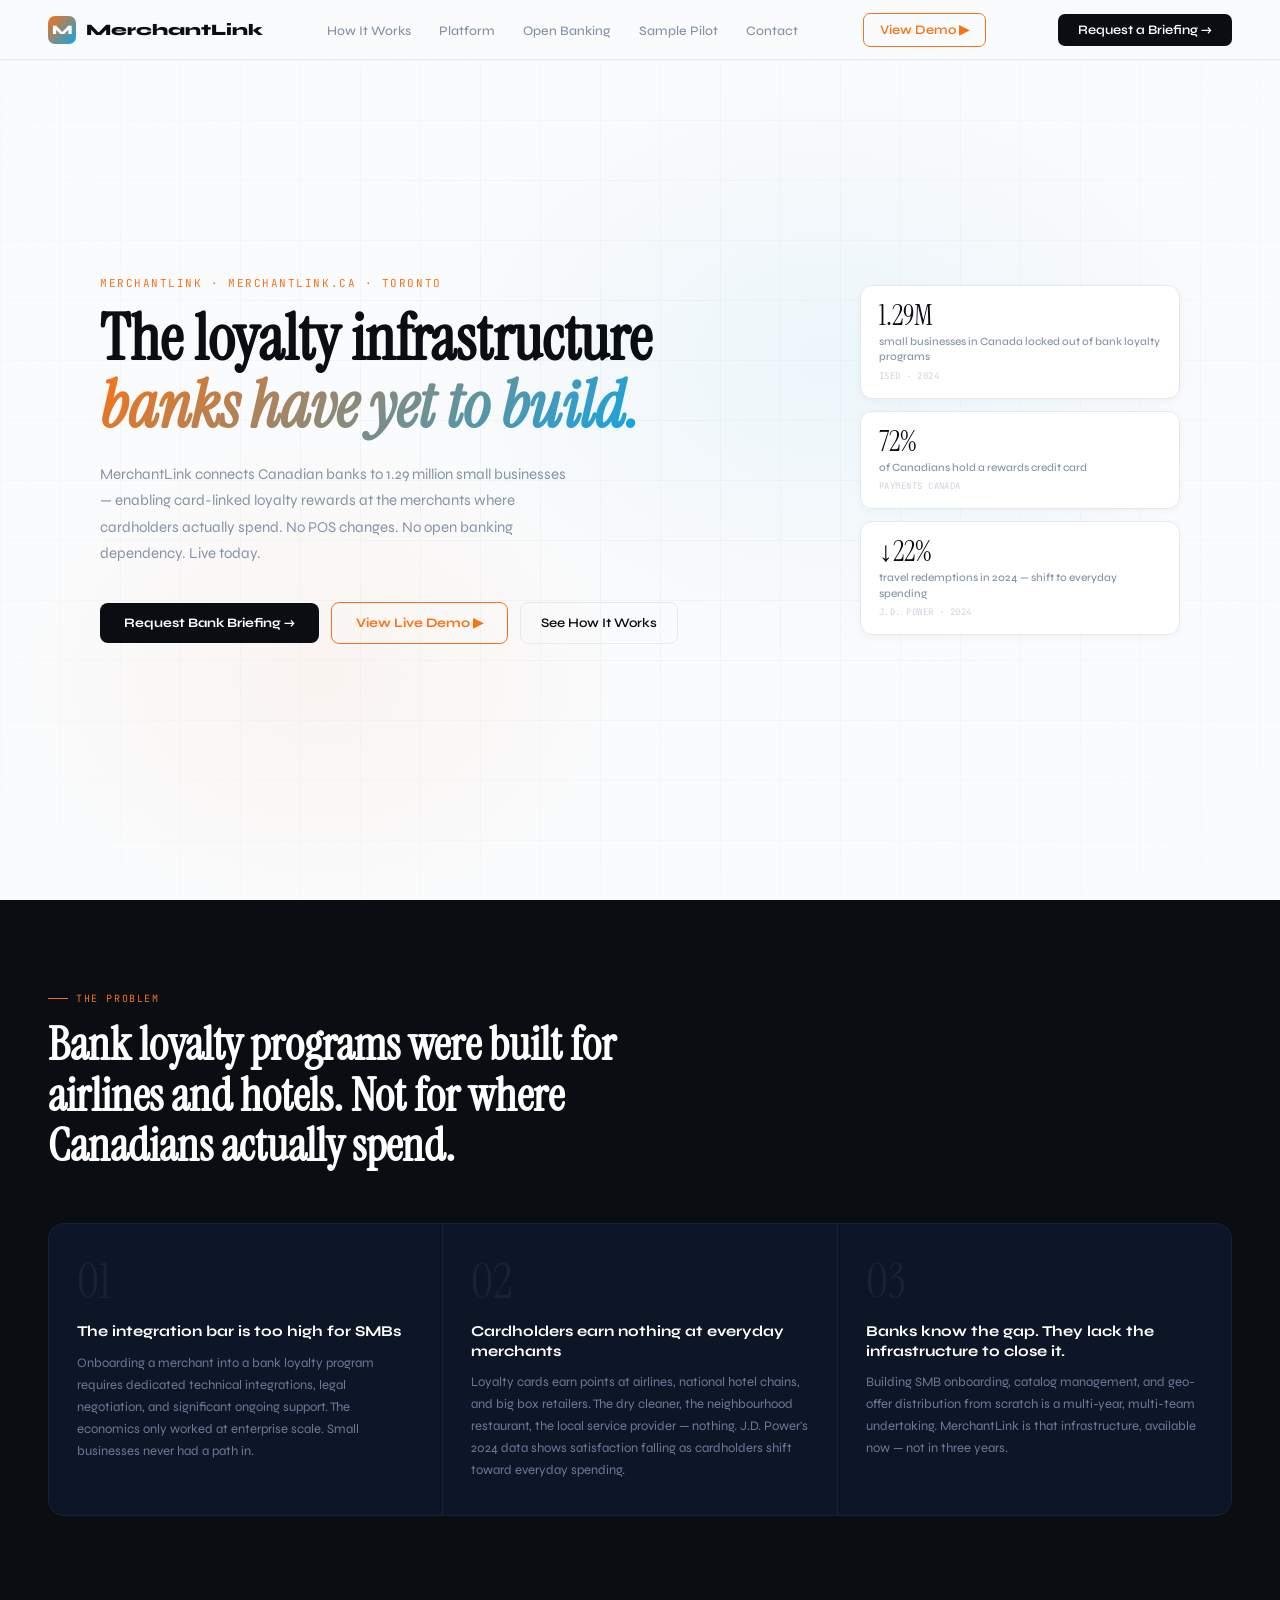
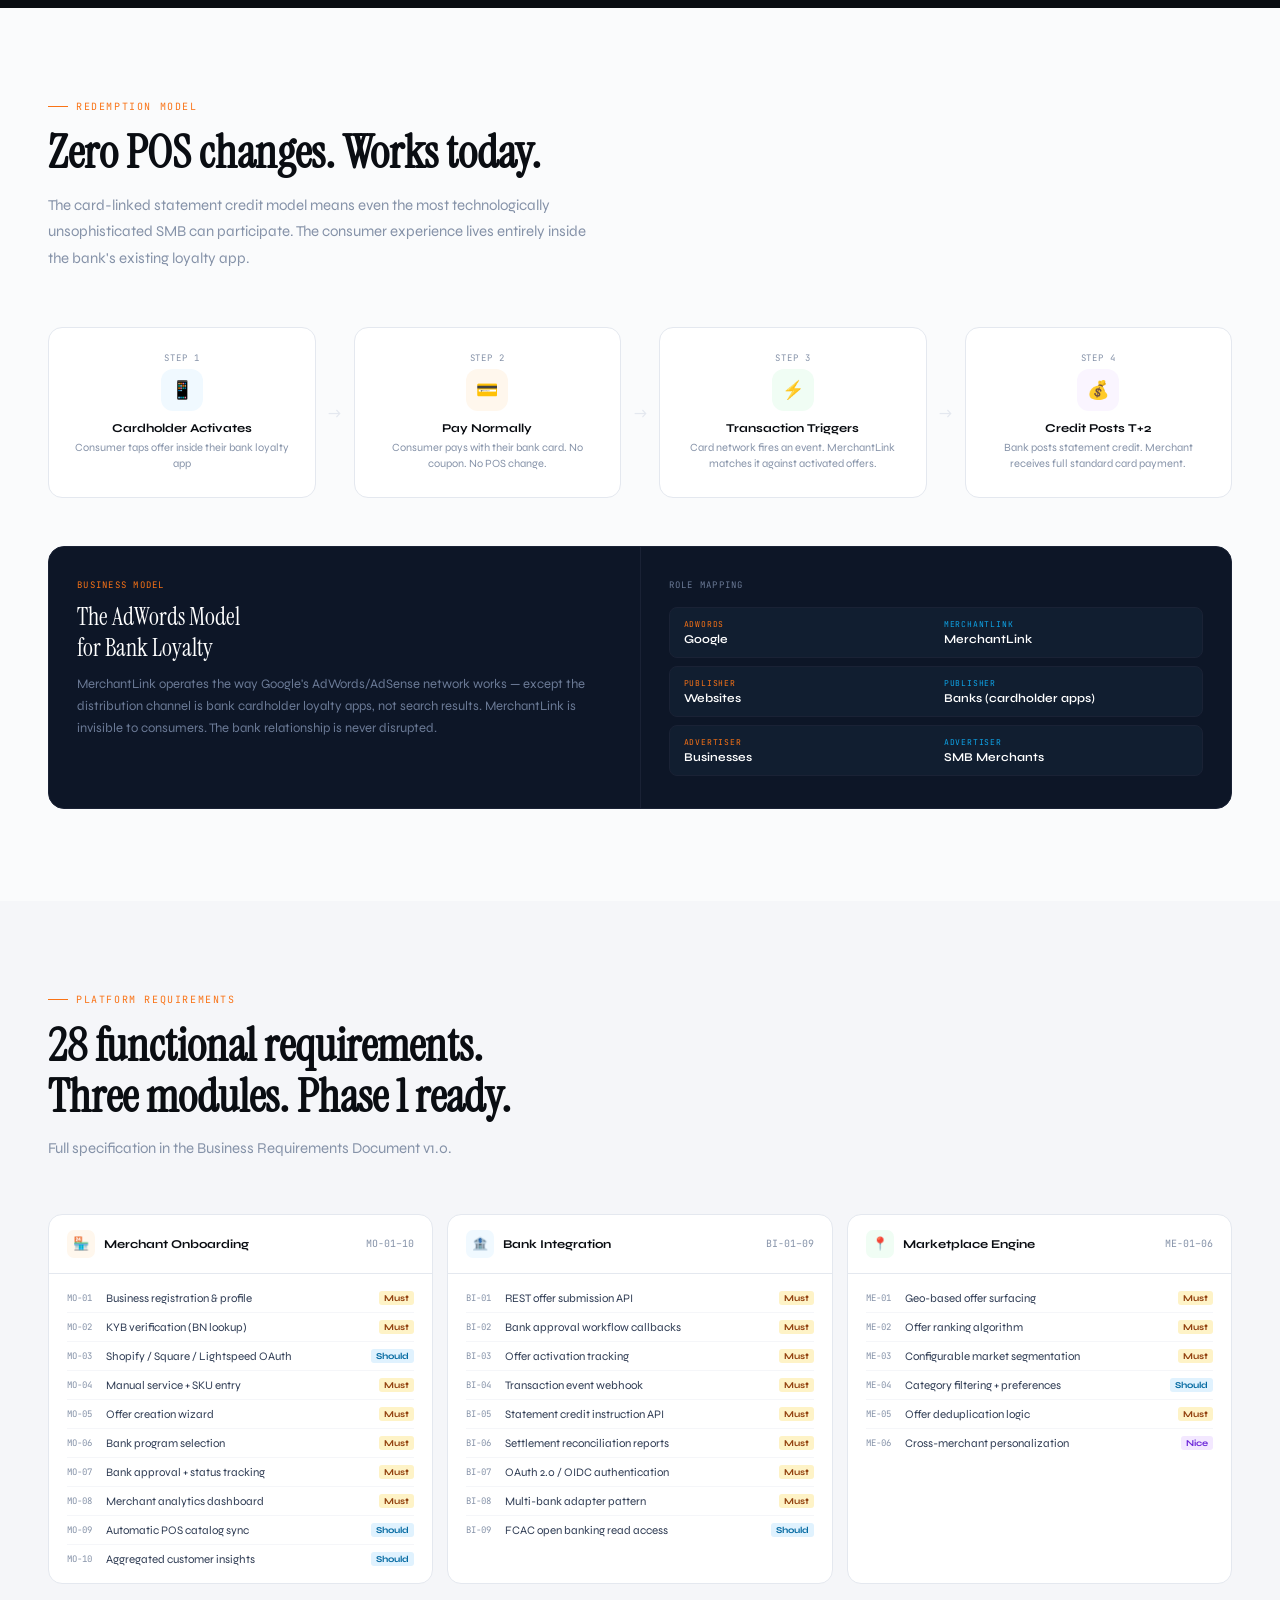
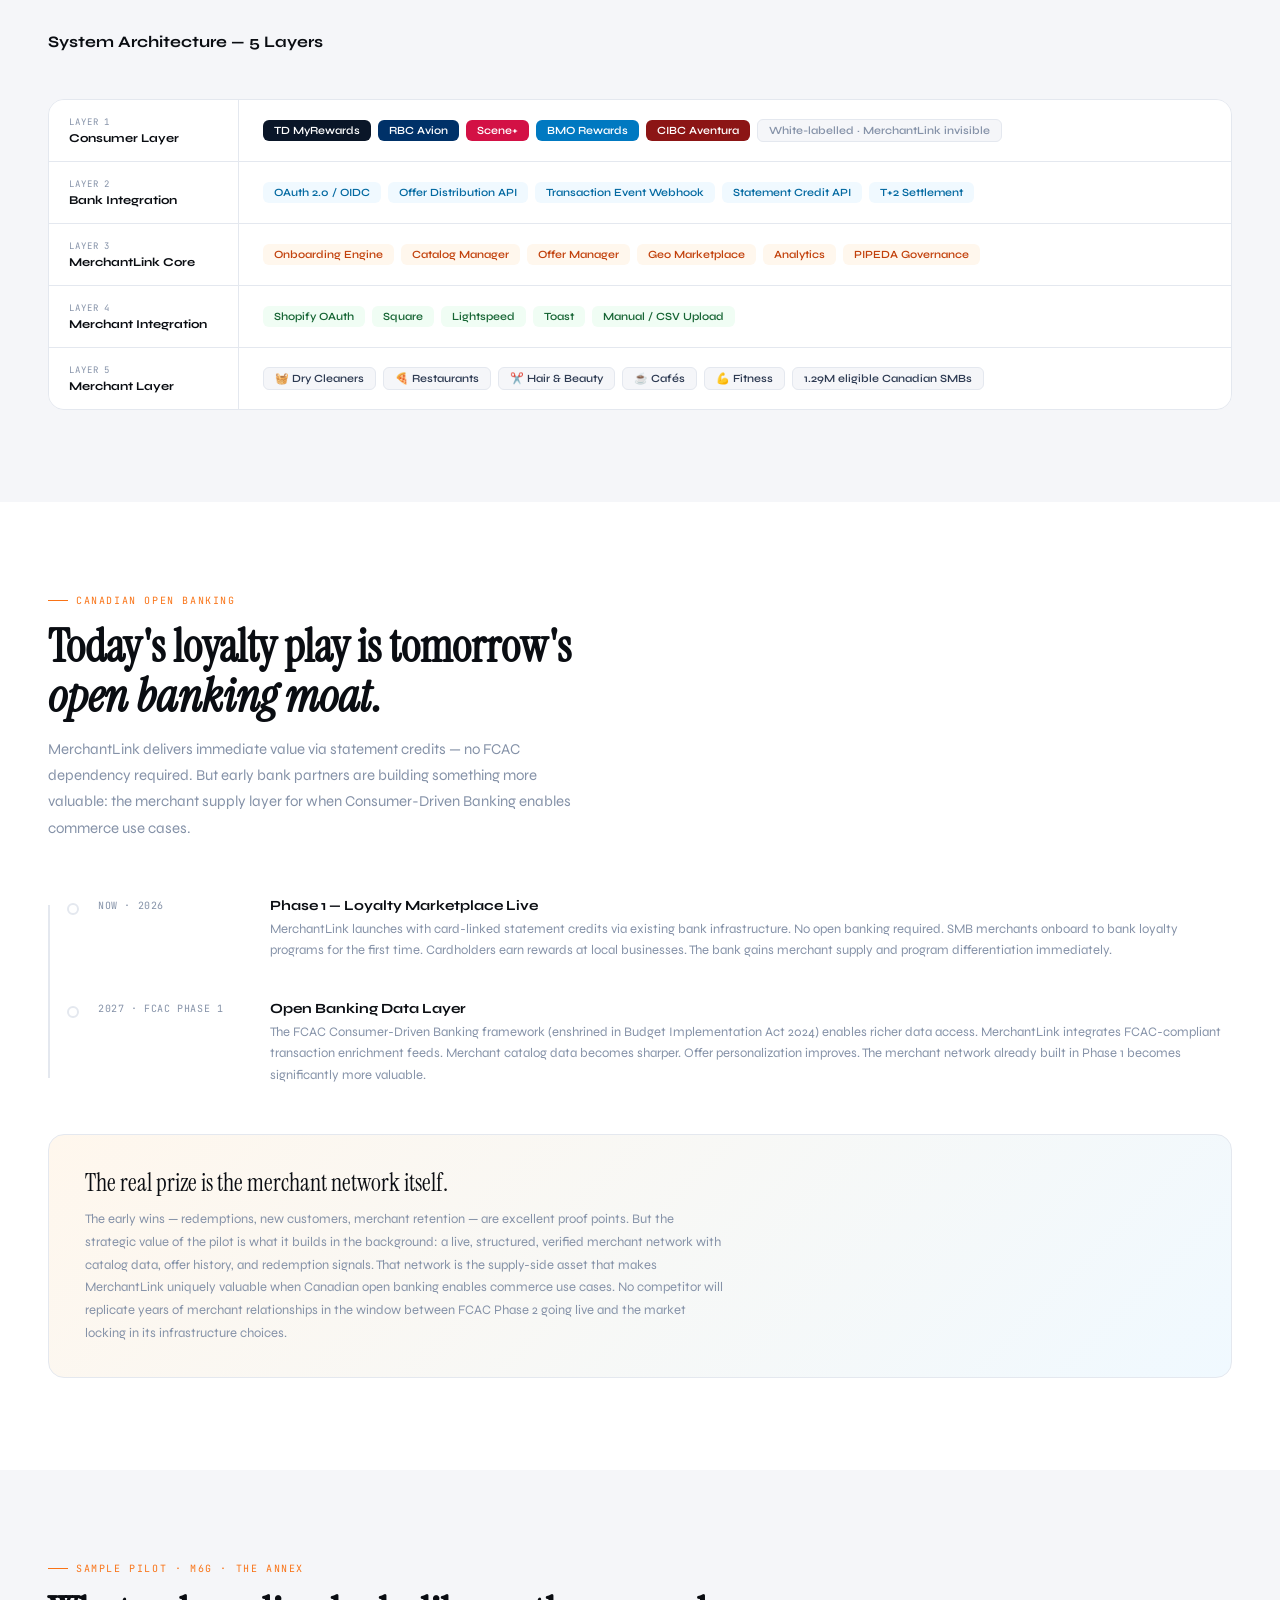
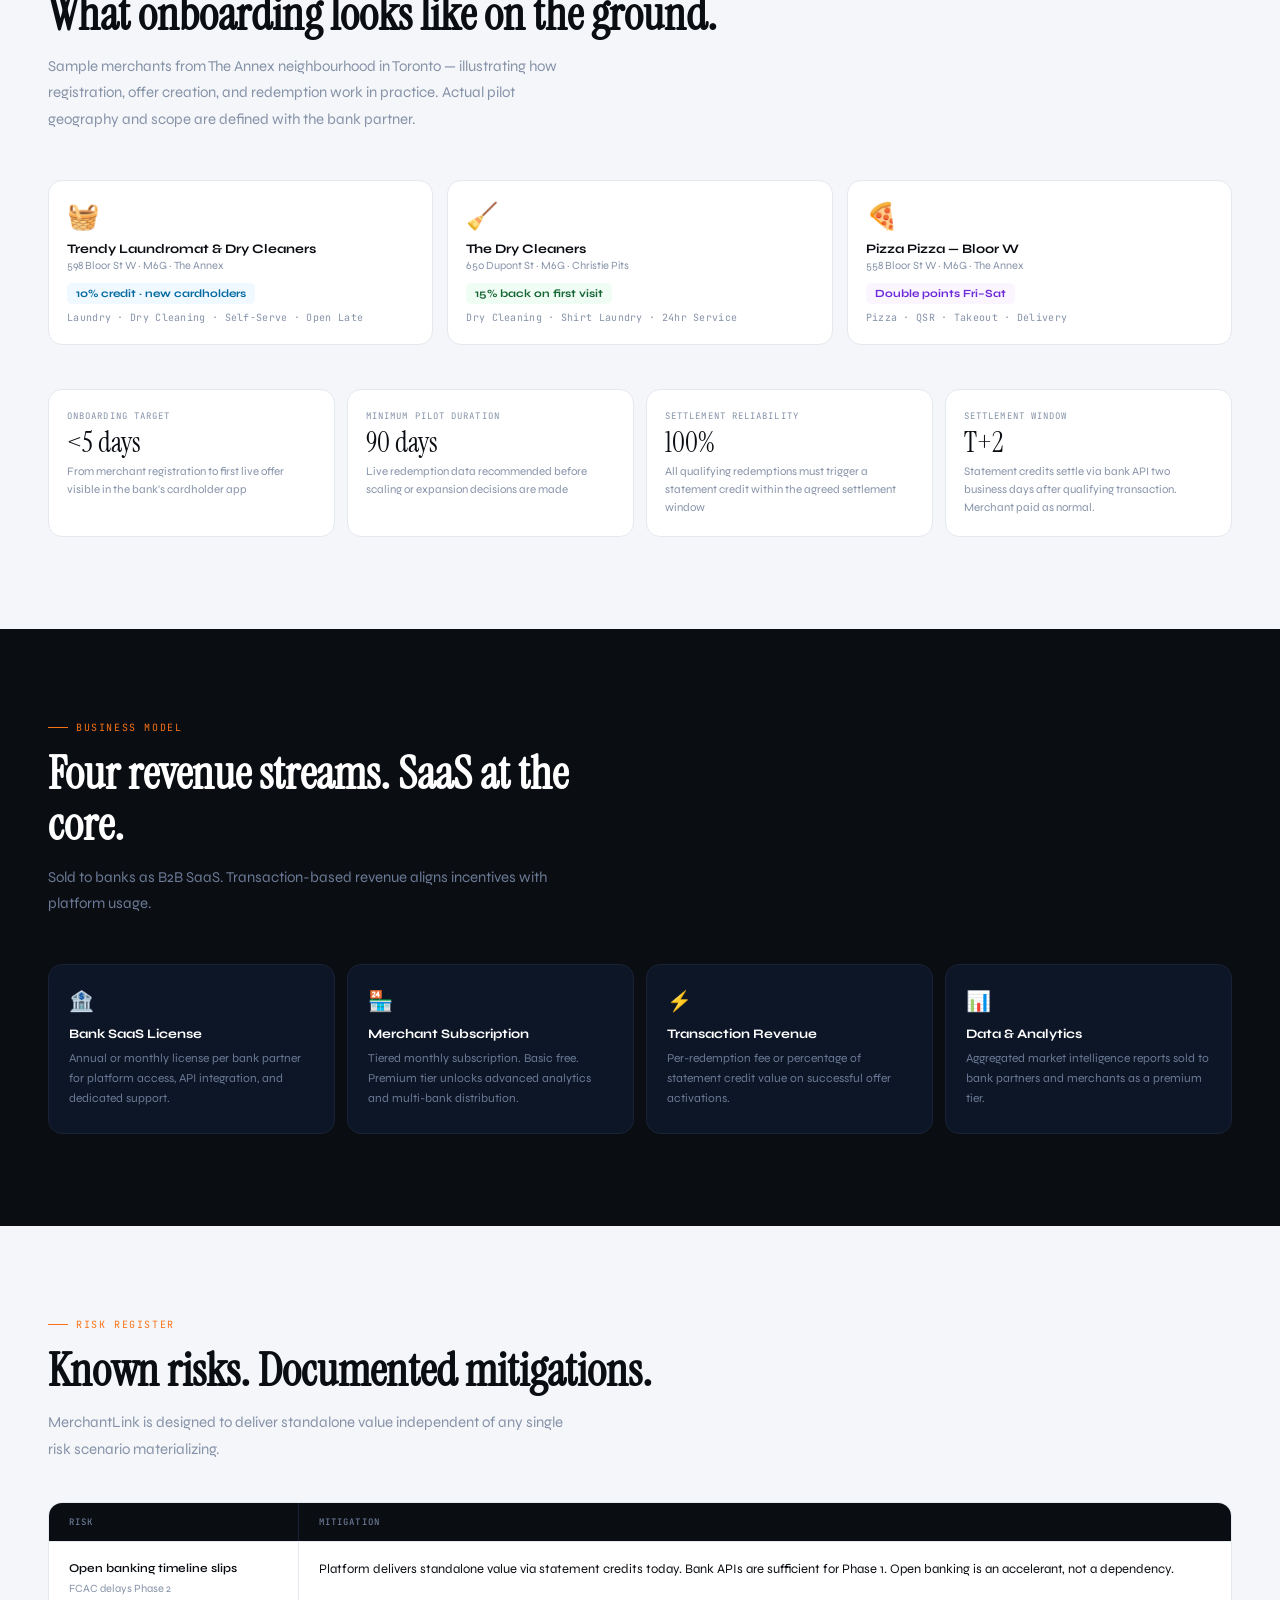
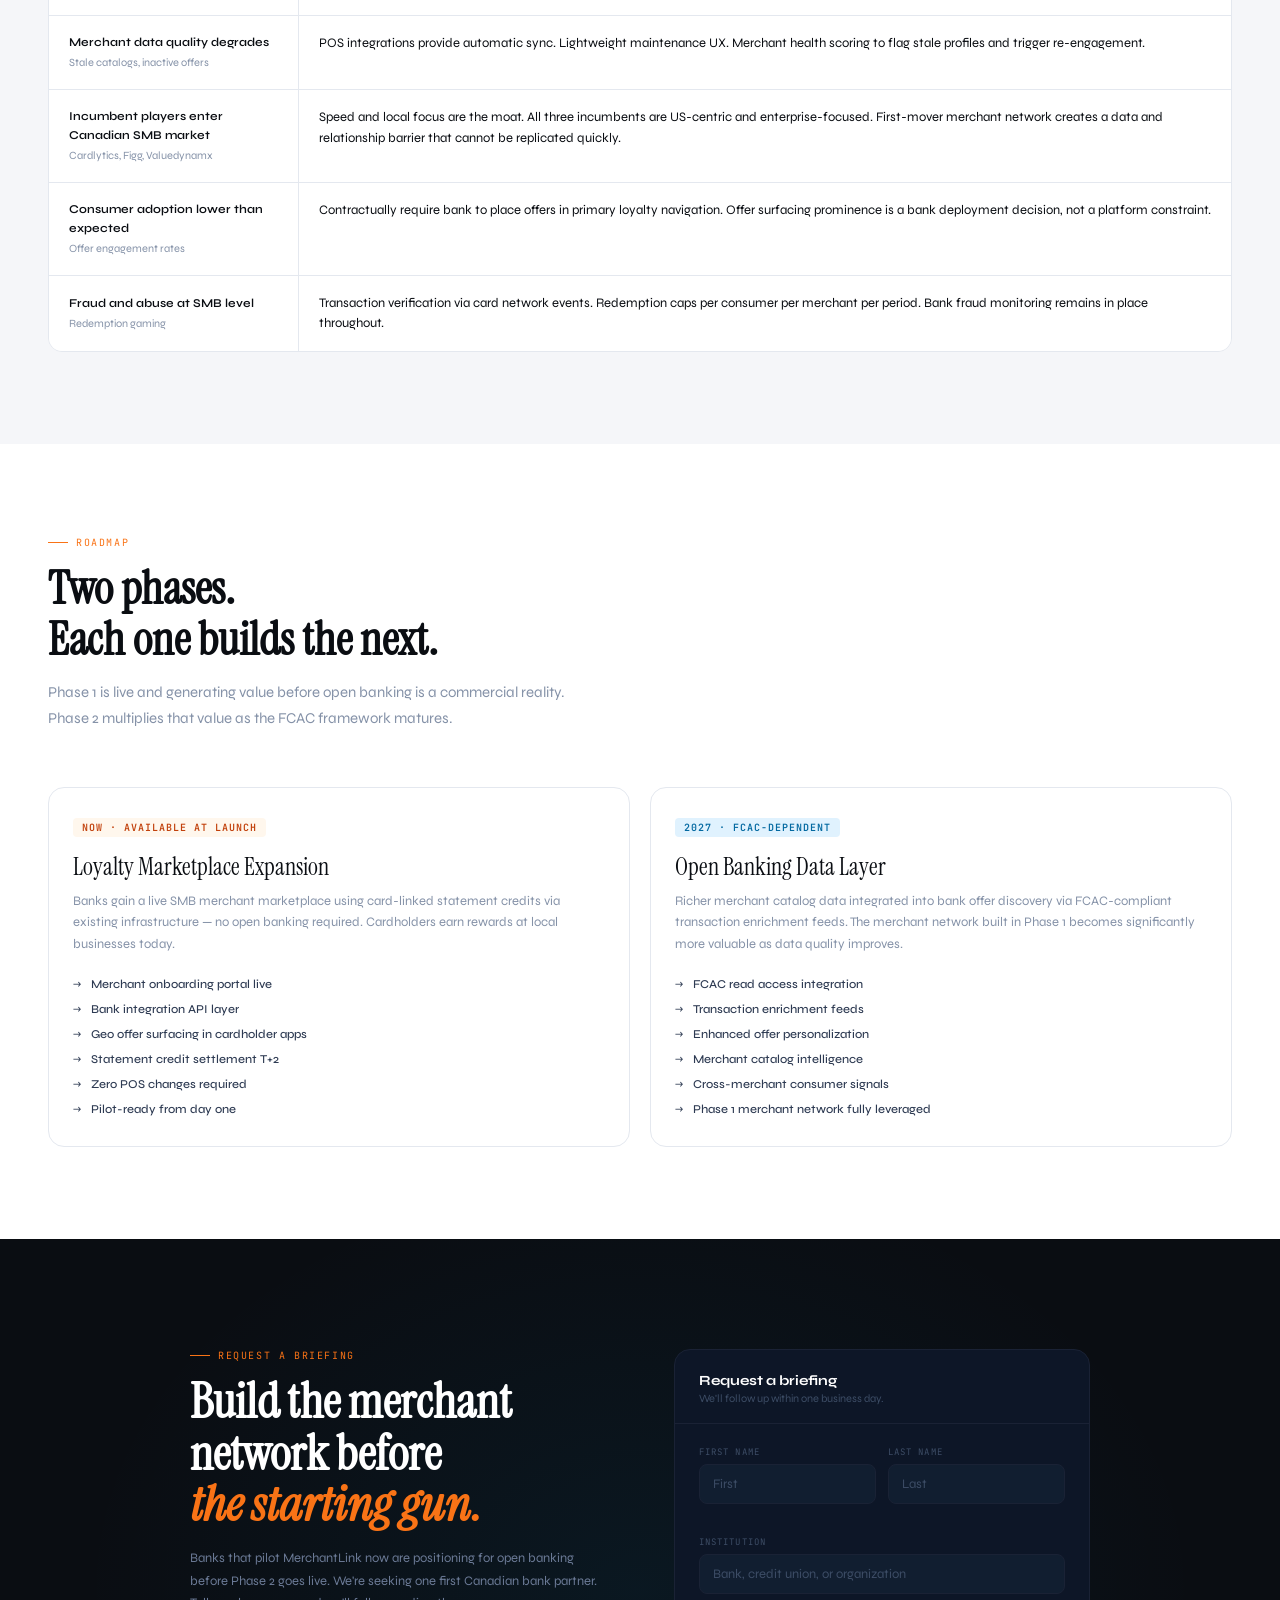
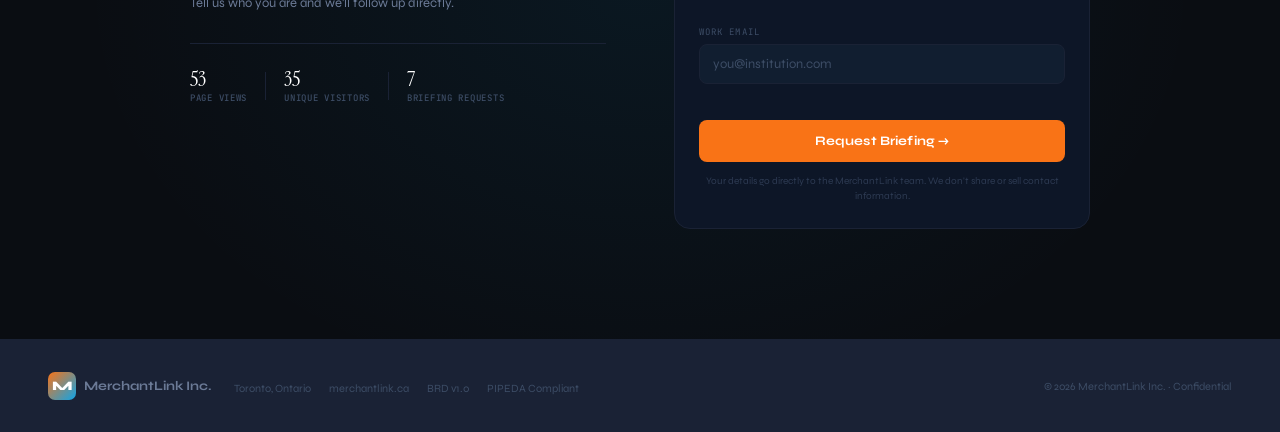
==== index.html @ 09dcf916 "Add files via upload" ====
<!DOCTYPE html>
<html lang="en">
<head>
<meta charset="UTF-8">
<meta name="viewport" content="width=device-width, initial-scale=1.0">
<title>MerchantLink — SMB Loyalty Infrastructure for Canadian Banks</title>
<link rel="preconnect" href="https://fonts.googleapis.com">
<link href="https://fonts.googleapis.com/css2?family=Instrument+Serif:ital@0;1&family=Syne:wght@400;500;600;700;800&family=JetBrains+Mono:wght@400;500&display=swap" rel="stylesheet">
<style>
  :root {
    --ink: #0a0d12; --ink-2: #1a2235; --ink-3: #2d3a52;
    --muted: #8592a8; --border: #e4e8ef; --surface: #f5f6f9;
    --paper: #fafbfc; --white: #ffffff; --amber: #f97316;
    --sky: #0ea5e9; --emerald: #10b981; --amber-pale: #fff7ed; --sky-pale: #f0f9ff;
  }
  *, *::before, *::after { box-sizing: border-box; margin: 0; padding: 0; }
  html { scroll-behavior: smooth; }
  body { font-family: 'Syne', sans-serif; background: var(--paper); color: var(--ink); overflow-x: hidden; -webkit-font-smoothing: antialiased; }

  nav {
    position: fixed; top: 0; left: 0; right: 0; z-index: 100;
    background: rgba(250,251,252,0.93); backdrop-filter: blur(16px);
    border-bottom: 1px solid var(--border);
    display: flex; align-items: center; justify-content: space-between;
    padding: 0 48px; height: 60px; animation: fadeDown 0.6s ease both;
  }
  .nav-logo { display: flex; align-items: center; gap: 10px; font-weight: 800; font-size: 16px; color: var(--ink); text-decoration: none; }
  .logo-mark { width: 28px; height: 28px; border-radius: 7px; background: linear-gradient(135deg, var(--amber), var(--sky)); display: flex; align-items: center; justify-content: center; font-weight: 900; font-size: 13px; color: white; flex-shrink: 0; }
  .nav-links { display: flex; align-items: center; gap: 28px; list-style: none; }
  .nav-links a { font-size: 13px; font-weight: 500; color: var(--muted); text-decoration: none; transition: color 0.2s; }
  .nav-links a:hover { color: var(--ink); }
  .nav-cta { padding: 8px 20px; background: var(--ink); color: white; border: none; border-radius: 7px; font-family: 'Syne', sans-serif; font-size: 13px; font-weight: 600; cursor: pointer; text-decoration: none; transition: all 0.2s; }
  .nav-cta:hover { background: var(--ink-2); transform: translateY(-1px); }

  /* HERO — centered two-column */
  .hero { min-height: 100vh; display: flex; align-items: center; justify-content: center; padding: 100px 48px 80px; position: relative; overflow: hidden; }
  .hero-bg { position: absolute; inset: 0; z-index: 0; background: radial-gradient(ellipse 700px 500px at 65% 40%, rgba(14,165,233,0.06) 0%, transparent 60%), radial-gradient(ellipse 500px 400px at 25% 75%, rgba(249,115,22,0.05) 0%, transparent 60%); }
  .hero-grid { position: absolute; inset: 0; z-index: 0; background-image: linear-gradient(var(--border) 1px, transparent 1px), linear-gradient(90deg, var(--border) 1px, transparent 1px); background-size: 60px 60px; opacity: 0.4; mask-image: radial-gradient(ellipse 80% 80% at 50% 50%, black 30%, transparent 100%); }
  .hero-inner { position: relative; z-index: 1; max-width: 1080px; width: 100%; display: grid; grid-template-columns: 1fr 320px; gap: 56px; align-items: center; }
  .hero-badge { display: inline-flex; align-items: center; gap: 8px; background: white; border: 1px solid var(--border); border-radius: 100px; padding: 5px 14px 5px 8px; margin-bottom: 28px; animation: fadeUp 0.7s 0.1s ease both; }
  .badge-dot { width: 6px; height: 6px; border-radius: 50%; background: var(--emerald); animation: pulse 2s infinite; }
  .hero-badge span { font-size: 12px; font-weight: 600; color: var(--ink-3); }
  .hero-eyebrow { font-family: 'JetBrains Mono', monospace; font-size: 11px; letter-spacing: 0.14em; text-transform: uppercase; color: var(--amber); margin-bottom: 16px; animation: fadeUp 0.7s 0.2s ease both; }
  .hero-headline { font-family: 'Instrument Serif', serif; font-size: clamp(46px, 5vw, 72px); line-height: 1.04; color: var(--ink); margin-bottom: 22px; animation: fadeUp 0.7s 0.3s ease both; }
  .hero-headline em { font-style: italic; background: linear-gradient(135deg, var(--amber), var(--sky)); -webkit-background-clip: text; -webkit-text-fill-color: transparent; background-clip: text; }
  .hero-sub { font-size: 15px; line-height: 1.75; color: var(--muted); max-width: 480px; font-weight: 400; margin-bottom: 36px; animation: fadeUp 0.7s 0.4s ease both; }
  .hero-actions { display: flex; align-items: center; gap: 12px; animation: fadeUp 0.7s 0.5s ease both; }
  .btn-primary { padding: 12px 24px; background: var(--ink); color: white; border: none; border-radius: 8px; font-family: 'Syne', sans-serif; font-size: 13px; font-weight: 700; cursor: pointer; text-decoration: none; display: inline-flex; align-items: center; gap: 8px; transition: all 0.2s; }
  .btn-primary:hover { background: var(--ink-2); transform: translateY(-2px); box-shadow: 0 8px 24px rgba(10,13,18,0.15); }
  .btn-secondary { padding: 12px 20px; background: transparent; color: var(--ink); border: 1px solid var(--border); border-radius: 8px; font-family: 'Syne', sans-serif; font-size: 13px; font-weight: 600; cursor: pointer; text-decoration: none; display: inline-flex; align-items: center; gap: 8px; transition: all 0.2s; }
  .btn-secondary:hover { border-color: var(--ink); background: var(--surface); }
  .hero-stats { display: flex; flex-direction: column; gap: 12px; animation: fadeLeft 0.8s 0.5s ease both; }
  .stat-card { background: white; border: 1px solid var(--border); border-radius: 12px; padding: 16px 18px; box-shadow: 0 2px 8px rgba(0,0,0,0.04); transition: transform 0.2s, box-shadow 0.2s; }
  .stat-card:hover { transform: translateX(-3px); box-shadow: 0 6px 20px rgba(0,0,0,0.08); }
  .stat-val { font-family: 'Instrument Serif', serif; font-size: 28px; color: var(--ink); line-height: 1; margin-bottom: 4px; }
  .stat-label { font-size: 11px; color: var(--muted); font-weight: 500; line-height: 1.4; }
  .stat-source { font-family: 'JetBrains Mono', monospace; font-size: 9px; color: #cdd3dc; margin-top: 5px; text-transform: uppercase; letter-spacing: 0.05em; }

  section { padding: 92px 48px; }
  .section-tag { font-family: 'JetBrains Mono', monospace; font-size: 10px; letter-spacing: 0.16em; text-transform: uppercase; color: var(--amber); margin-bottom: 14px; display: flex; align-items: center; gap: 8px; }
  .section-tag::before { content: ''; display: block; width: 20px; height: 1px; background: var(--amber); }
  .section-title { font-family: 'Instrument Serif', serif; font-size: clamp(32px, 3.6vw, 50px); line-height: 1.1; color: var(--ink); margin-bottom: 14px; }
  .section-sub { font-size: 15px; color: var(--muted); line-height: 1.75; max-width: 540px; font-weight: 400; }

  /* PROBLEM */
  .problem-section { background: var(--ink); padding: 92px 48px; }
  .problem-section .section-tag { color: var(--amber); }
  .problem-section .section-tag::before { background: var(--amber); }
  .problem-grid { display: grid; grid-template-columns: 1fr 1fr 1fr; gap: 1px; background: #1a2235; margin-top: 52px; border-radius: 16px; overflow: hidden; border: 1px solid #1a2235; }
  .problem-card { background: #0d1627; padding: 34px 28px; position: relative; overflow: hidden; transition: background 0.2s; }
  .problem-card:hover { background: #111e30; }
  .problem-card::before { content: ''; position: absolute; top: 0; left: 0; right: 0; height: 2px; opacity: 0; transition: opacity 0.2s; }
  .problem-card:nth-child(1)::before { background: var(--amber); }
  .problem-card:nth-child(2)::before { background: var(--sky); }
  .problem-card:nth-child(3)::before { background: var(--emerald); }
  .problem-card:hover::before { opacity: 1; }
  .problem-num { font-family: 'Instrument Serif', serif; font-size: 48px; color: #1a2235; line-height: 1; margin-bottom: 16px; }
  .problem-title { font-size: 15px; font-weight: 700; color: white; margin-bottom: 10px; line-height: 1.3; }
  .problem-body { font-size: 13px; color: #6b7a96; line-height: 1.7; }

  /* HOW IT WORKS */
  .flow-diagram { margin-top: 56px; display: grid; grid-template-columns: 1fr 38px 1fr 38px 1fr 38px 1fr; align-items: center; }
  .flow-node { background: white; border: 1px solid var(--border); border-radius: 14px; padding: 24px 20px; text-align: center; transition: all 0.25s; }
  .flow-node:hover { border-color: var(--sky); box-shadow: 0 0 0 3px rgba(14,165,233,0.08), 0 8px 24px rgba(0,0,0,0.06); transform: translateY(-3px); }
  .flow-icon { width: 42px; height: 42px; border-radius: 12px; display: flex; align-items: center; justify-content: center; font-size: 18px; margin: 0 auto 10px; }
  .flow-step-label { font-family: 'JetBrains Mono', monospace; font-size: 9px; text-transform: uppercase; letter-spacing: 0.1em; color: var(--muted); margin-bottom: 5px; }
  .flow-node-title { font-size: 12px; font-weight: 700; color: var(--ink); margin-bottom: 5px; }
  .flow-node-sub { font-size: 11px; color: var(--muted); line-height: 1.5; }
  .flow-arrow { display: flex; align-items: center; justify-content: center; color: var(--border); font-size: 16px; }
  .analogy-box { margin-top: 48px; display: grid; grid-template-columns: 1fr 1fr; gap: 1px; background: #1a2235; border-radius: 16px; overflow: hidden; border: 1px solid #1a2235; }
  .analogy-col { background: #0d1627; padding: 32px 28px; }
  .analogy-label { font-family: 'JetBrains Mono', monospace; font-size: 9px; letter-spacing: 0.14em; text-transform: uppercase; margin-bottom: 10px; }
  .analogy-title { font-family: 'Instrument Serif', serif; font-size: 24px; color: white; margin-bottom: 10px; }
  .analogy-body { font-size: 13px; color: #6b7a96; line-height: 1.7; }
  .analogy-row { display: flex; flex-direction: column; gap: 8px; margin-top: 16px; }
  .analogy-item { display: grid; grid-template-columns: 1fr 1fr; gap: 16px; padding: 11px 14px; background: #111e30; border-radius: 8px; border: 1px solid #1a2235; }
  .analogy-item-tag { font-family: 'JetBrains Mono', monospace; font-size: 8px; letter-spacing: 0.1em; text-transform: uppercase; margin-bottom: 3px; }
  .analogy-item-val { font-size: 12px; color: white; font-weight: 600; }

  /* REQUIREMENTS */
  .req-section { background: var(--surface); }
  .req-grid { margin-top: 52px; display: grid; grid-template-columns: 1fr 1fr 1fr; gap: 14px; }
  .req-group { background: white; border-radius: 14px; border: 1px solid var(--border); overflow: hidden; }
  .req-group-header { padding: 15px 18px; border-bottom: 1px solid var(--border); display: flex; align-items: center; gap: 9px; }
  .req-group-icon { width: 28px; height: 28px; border-radius: 7px; display: flex; align-items: center; justify-content: center; font-size: 13px; }
  .req-group-title { font-size: 12px; font-weight: 700; color: var(--ink); }
  .req-group-count { font-size: 10px; color: var(--muted); margin-left: auto; font-family: 'JetBrains Mono', monospace; }
  .req-list { list-style: none; padding: 10px 18px; }
  .req-item { display: flex; align-items: center; gap: 7px; padding: 7px 0; border-bottom: 1px solid var(--surface); font-size: 11.5px; color: var(--ink-3); }
  .req-item:last-child { border-bottom: none; }
  .req-id { font-family: 'JetBrains Mono', monospace; font-size: 9px; color: var(--muted); min-width: 32px; flex-shrink: 0; }
  .req-priority { font-size: 9px; font-weight: 700; padding: 2px 5px; border-radius: 3px; margin-left: auto; flex-shrink: 0; }
  .must { background: #fef3c7; color: #92400e; }
  .should { background: #e0f2fe; color: #0369a1; }
  .nice { background: #f3e8ff; color: #6d28d9; }
  .arch-layers { margin-top: 48px; border-radius: 16px; overflow: hidden; border: 1px solid var(--border); }
  .arch-layer { display: grid; grid-template-columns: 190px 1fr; border-bottom: 1px solid var(--border); background: white; transition: background 0.15s; }
  .arch-layer:last-child { border-bottom: none; }
  .arch-layer:hover { background: #fafbff; }
  .arch-layer-label { padding: 16px 20px; border-right: 1px solid var(--border); display: flex; flex-direction: column; justify-content: center; }
  .arch-layer-num { font-family: 'JetBrains Mono', monospace; font-size: 9px; color: var(--muted); letter-spacing: 0.1em; text-transform: uppercase; margin-bottom: 3px; }
  .arch-layer-name { font-size: 12px; font-weight: 700; color: var(--ink); }
  .arch-layer-content { padding: 16px 24px; display: flex; align-items: center; flex-wrap: wrap; gap: 7px; }
  .arch-tag { padding: 4px 11px; border-radius: 6px; font-size: 11px; font-weight: 600; white-space: nowrap; }

  /* OPEN BANKING */
  .ob-section { background: white; }
  .ob-timeline { margin-top: 56px; position: relative; padding-left: 24px; }
  .ob-timeline::before { content: ''; position: absolute; left: 0; top: 8px; bottom: 8px; width: 2px; background: var(--border); }
  .ob-event { position: relative; padding: 0 0 38px 26px; display: grid; grid-template-columns: 150px 1fr; gap: 22px; }
  .ob-event::before { content: ''; position: absolute; left: -5px; top: 6px; width: 12px; height: 12px; border-radius: 50%; background: white; border: 2px solid var(--border); transition: all 0.2s; }
  .ob-event:hover::before { border-color: var(--amber); background: var(--amber); }
  .ob-event-date { font-family: 'JetBrains Mono', monospace; font-size: 10px; color: var(--muted); padding-top: 2px; text-transform: uppercase; letter-spacing: 0.06em; }
  .ob-event-title { font-size: 14px; font-weight: 700; color: var(--ink); margin-bottom: 5px; }
  .ob-event-body { font-size: 13px; color: var(--muted); line-height: 1.65; }
  .ob-highlight { margin-top: 48px; padding: 32px 36px; background: linear-gradient(135deg, var(--amber-pale), var(--sky-pale)); border-radius: 16px; border: 1px solid var(--border); }
  .ob-hl-title { font-family: 'Instrument Serif', serif; font-size: 24px; color: var(--ink); margin-bottom: 10px; }
  .ob-hl-body { font-size: 13px; color: var(--muted); line-height: 1.75; max-width: 640px; }

  /* PILOT SAMPLE */
  .merchants-section { background: var(--surface); }
  .merchant-showcase { margin-top: 48px; display: grid; grid-template-columns: repeat(3, 1fr); gap: 14px; }
  .merchant-card { border-radius: 14px; border: 1px solid var(--border); padding: 20px 18px; transition: all 0.25s; background: white; }
  .merchant-card:hover { border-color: transparent; box-shadow: 0 12px 36px rgba(0,0,0,0.08); transform: translateY(-3px); }
  .merchant-emoji { font-size: 26px; margin-bottom: 9px; display: block; }
  .merchant-name { font-size: 13px; font-weight: 700; color: var(--ink); margin-bottom: 2px; }
  .merchant-addr { font-size: 11px; color: var(--muted); margin-bottom: 10px; }
  .merchant-offer { display: inline-block; padding: 4px 9px; border-radius: 5px; font-size: 11px; font-weight: 700; margin-bottom: 7px; }
  .merchant-tag { font-size: 10px; color: var(--muted); font-family: 'JetBrains Mono', monospace; letter-spacing: 0.03em; }
  .pilot-commits { display: grid; grid-template-columns: repeat(4, 1fr); gap: 12px; margin-top: 44px; }
  .commit-card { background: white; border-radius: 14px; padding: 20px 18px; border: 1px solid var(--border); transition: all 0.2s; }
  .commit-card:hover { border-color: var(--sky); background: var(--sky-pale); }
  .commit-label { font-family: 'JetBrains Mono', monospace; font-size: 9px; letter-spacing: 0.12em; text-transform: uppercase; color: var(--muted); margin-bottom: 7px; }
  .commit-val { font-family: 'Instrument Serif', serif; font-size: 28px; color: var(--ink); line-height: 1; margin-bottom: 6px; }
  .commit-desc { font-size: 11.5px; color: var(--muted); line-height: 1.55; }

  /* BIZ MODEL */
  .biz-section { background: var(--ink); padding: 92px 48px; }
  .biz-section .section-tag { color: var(--amber); }
  .biz-section .section-tag::before { background: var(--amber); }
  .revenue-grid { display: grid; grid-template-columns: repeat(4, 1fr); gap: 12px; margin-top: 48px; }
  .revenue-card { background: #0d1627; border-radius: 14px; padding: 24px 20px; border: 1px solid #1a2235; transition: all 0.25s; }
  .revenue-card:hover { border-color: #2d3a52; background: #111e30; transform: translateY(-3px); }
  .rev-icon { font-size: 20px; margin-bottom: 12px; display: block; }
  .rev-name { font-size: 13px; font-weight: 700; color: white; margin-bottom: 7px; }
  .rev-desc { font-size: 12px; color: #6b7a96; line-height: 1.65; }

  /* RISKS */
  .risks-section { background: var(--surface); }
  .risks-table { margin-top: 40px; border: 1px solid var(--border); border-radius: 14px; overflow: hidden; }
  .risk-row { display: grid; grid-template-columns: 250px 1fr; border-bottom: 1px solid var(--border); background: white; transition: background 0.15s; }
  .risk-row:last-child { border-bottom: none; }
  .risk-row:hover { background: var(--sky-pale); }
  .risk-cell { padding: 17px 20px; font-size: 13px; line-height: 1.6; }
  .risk-cell:first-child { border-right: 1px solid var(--border); font-weight: 600; color: var(--ink); display: flex; flex-direction: column; justify-content: center; font-size: 12px; }
  .risk-cell p { color: var(--muted); font-size: 11px; font-weight: 400; margin-top: 2px; }
  .risk-header { background: var(--ink) !important; }
  .risk-header .risk-cell { font-family: 'JetBrains Mono', monospace; font-size: 9px; letter-spacing: 0.12em; text-transform: uppercase; color: #6b7a96 !important; font-weight: 500 !important; padding: 12px 20px; }
  .risk-header .risk-cell:first-child { border-right: 1px solid #1a2235; }

  /* ROADMAP */
  .timeline-section { background: white; }
  .timeline { margin-top: 56px; display: grid; grid-template-columns: 1fr 1fr; gap: 20px; }
  .timeline-phase-inner { padding: 28px 24px; height: 100%; border: 1px solid var(--border); border-radius: 16px; transition: all 0.25s; }
  .timeline-phase:hover .timeline-phase-inner { border-color: transparent; box-shadow: 0 12px 40px rgba(0,0,0,0.09); transform: translateY(-4px); }
  .phase-tag { font-family: 'JetBrains Mono', monospace; font-size: 10px; font-weight: 600; letter-spacing: 0.1em; text-transform: uppercase; padding: 3px 9px; border-radius: 4px; display: inline-block; margin-bottom: 16px; }
  .phase-name { font-family: 'Instrument Serif', serif; font-size: 24px; color: var(--ink); margin-bottom: 9px; line-height: 1.2; }
  .phase-sub { font-size: 13px; color: var(--muted); line-height: 1.65; margin-bottom: 20px; }
  .phase-features { list-style: none; display: flex; flex-direction: column; gap: 7px; }
  .phase-features li { display: flex; align-items: flex-start; gap: 9px; font-size: 12px; color: var(--ink-3); font-weight: 500; line-height: 1.5; }
  .phase-features li::before { content: '→'; font-size: 10px; flex-shrink: 0; margin-top: 2px; }

  /* CONTACT */
  .contact-section { background: var(--ink); padding: 110px 48px; position: relative; overflow: hidden; }
  .contact-bg { position: absolute; inset: 0; background: radial-gradient(ellipse 800px 600px at 50% 50%, rgba(14,165,233,0.07) 0%, transparent 70%); }
  .contact-inner { position: relative; z-index: 1; max-width: 900px; margin: 0 auto; display: grid; grid-template-columns: 1fr 1fr; gap: 68px; align-items: start; }
  .contact-section .section-tag { color: var(--amber); }
  .contact-section .section-tag::before { background: var(--amber); }
  .contact-title { font-family: 'Instrument Serif', serif; font-size: clamp(36px, 3.8vw, 54px); color: white; line-height: 1.06; margin-bottom: 16px; }
  .contact-title em { font-style: italic; color: var(--amber); }
  .contact-sub { font-size: 13px; color: #6b7a96; line-height: 1.75; }
  .visitor-strip { display: flex; gap: 18px; margin-top: 28px; padding-top: 24px; border-top: 1px solid #1a2235; align-items: center; }
  .vstat-val { font-family: 'Instrument Serif', serif; font-size: 22px; color: white; line-height: 1; }
  .vstat-label { font-size: 9px; color: #3d4d66; font-weight: 500; margin-top: 2px; font-family: 'JetBrains Mono', monospace; text-transform: uppercase; letter-spacing: 0.08em; }
  .vstat-divider { width: 1px; height: 28px; background: #1a2235; }
  .contact-form-wrap { background: #0d1627; border-radius: 16px; border: 1px solid #1a2235; overflow: hidden; }
  .form-steps-bar { display: flex; border-bottom: 1px solid #1a2235; }
  .form-step-dot { flex: 1; padding: 13px 0; text-align: center; font-family: 'JetBrains Mono', monospace; font-size: 9px; letter-spacing: 0.1em; text-transform: uppercase; color: #3d4d66; border-right: 1px solid #1a2235; transition: all 0.3s; position: relative; }
  .form-step-dot:last-child { border-right: none; }
  .form-step-dot.active { color: var(--amber); }
  .form-step-dot.done { color: var(--emerald); }
  .form-step-dot.active::after { content: ''; position: absolute; bottom: -1px; left: 0; right: 0; height: 2px; background: var(--amber); }
  .form-step-dot.done::after { content: ''; position: absolute; bottom: -1px; left: 0; right: 0; height: 2px; background: var(--emerald); }
  .form-body { padding: 24px 24px 20px; }
  .form-step { display: none; }
  .form-step.visible { display: block; }
  .form-q { font-size: 15px; font-weight: 700; color: white; margin-bottom: 5px; line-height: 1.4; }
  .form-hint { font-size: 11px; color: #3d4d66; margin-bottom: 16px; }
  .form-options { display: flex; flex-direction: column; gap: 7px; }
  .form-option { padding: 10px 13px; border-radius: 8px; border: 1px solid #1a2235; background: #111e30; color: #8592a8; font-size: 12px; font-weight: 500; cursor: pointer; transition: all 0.18s; text-align: left; font-family: 'Syne', sans-serif; }
  .form-option:hover { border-color: #2d3a52; color: white; background: #162032; }
  .form-option.selected { border-color: var(--amber); color: white; background: rgba(249,115,22,0.1); }
  .form-input { width: 100%; padding: 10px 13px; border-radius: 8px; background: #111e30; border: 1px solid #1a2235; color: white; font-family: 'Syne', sans-serif; font-size: 13px; outline: none; transition: border-color 0.2s; margin-bottom: 8px; }
  .form-input:focus { border-color: var(--sky); }
  .form-input::placeholder { color: #3d4d66; }
  textarea.form-input { resize: none; height: 80px; }
  .form-nav { display: flex; justify-content: space-between; align-items: center; margin-top: 16px; }
  .form-back { background: none; border: none; color: #3d4d66; font-size: 12px; font-family: 'Syne', sans-serif; cursor: pointer; padding: 0; transition: color 0.2s; }
  .form-back:hover { color: #6b7a96; }
  .form-next { padding: 9px 20px; background: var(--amber); color: white; border: none; border-radius: 7px; font-family: 'Syne', sans-serif; font-size: 12px; font-weight: 700; cursor: pointer; transition: all 0.2s; }
  .form-next:hover { background: #ea6000; transform: translateY(-1px); }
  .form-next:disabled { background: #1a2235; color: #3d4d66; cursor: not-allowed; transform: none; }
  .form-success { display: none; padding: 32px 24px; text-align: center; }
  .form-success.visible { display: block; }
  .success-icon { font-size: 38px; margin-bottom: 12px; }
  .success-title { font-family: 'Instrument Serif', serif; font-size: 20px; color: white; margin-bottom: 8px; }
  .success-body { font-size: 12px; color: #6b7a96; line-height: 1.65; }

  /* ── Form fields ── */
  .form-header { padding: 22px 24px 0; border-bottom: 1px solid #1a2235; padding-bottom: 18px; margin-bottom: 22px; }
  .form-header-title { font-size: 14px; font-weight: 700; color: white; margin-bottom: 3px; }
  .form-header-sub { font-size: 11px; color: #3d4d66; }

  #briefing-form { padding: 0 24px 24px; }

  .field-row { display: grid; grid-template-columns: 1fr 1fr; gap: 12px; }
  .field-group { margin-bottom: 14px; }
  .field-label { display: block; font-family: 'JetBrains Mono', monospace; font-size: 9px; letter-spacing: 0.12em; text-transform: uppercase; color: #3d4d66; margin-bottom: 6px; }
  .field-input {
    width: 100%; padding: 11px 13px;
    background: #111e30; border: 1px solid #1a2235;
    border-radius: 8px; color: white;
    font-family: 'Syne', sans-serif; font-size: 13px;
    outline: none; transition: border-color 0.2s, box-shadow 0.2s;
    -webkit-appearance: none;
  }
  .field-input:focus { border-color: var(--sky); box-shadow: 0 0 0 3px rgba(14,165,233,0.1); }
  .field-input::placeholder { color: #3d4d66; }
  .field-input.invalid { border-color: #ef4444; }
  .field-error { display: block; font-size: 10px; color: #ef4444; margin-top: 4px; min-height: 14px; }

  .form-submit {
    width: 100%; padding: 13px; margin-top: 4px;
    background: var(--amber); color: white; border: none;
    border-radius: 8px; font-family: 'Syne', sans-serif;
    font-size: 13px; font-weight: 700; cursor: pointer;
    transition: all 0.2s; letter-spacing: 0.01em;
  }
  .form-submit:hover:not(:disabled) { background: #ea6000; transform: translateY(-1px); box-shadow: 0 6px 20px rgba(249,115,22,0.3); }
  .form-submit:disabled { background: #1a2235; color: #3d4d66; cursor: not-allowed; transform: none; box-shadow: none; }

  .form-privacy { font-size: 10px; color: #2d3a52; margin-top: 12px; line-height: 1.5; text-align: center; }

  #form-success, #form-error { padding: 44px 28px; text-align: center; }

  @media (max-width: 768px) {
    .field-row { grid-template-columns: 1fr; }
  }

  footer { background: var(--ink-2); padding: 32px 48px; border-top: 1px solid #1a2235; display: flex; align-items: center; justify-content: space-between; }
  .footer-left { display: flex; align-items: center; gap: 22px; }
  .footer-brand { display: flex; align-items: center; gap: 8px; }
  .footer-brand span { font-size: 13px; font-weight: 700; color: #6b7a96; }
  .footer-links { display: flex; gap: 18px; list-style: none; }
  .footer-links a { font-size: 11px; color: #3d4d66; text-decoration: none; transition: color 0.2s; }
  .footer-links a:hover { color: #6b7a96; }
  .footer-right { font-size: 11px; color: #3d4d66; }

  @keyframes fadeUp { from { opacity: 0; transform: translateY(20px); } to { opacity: 1; transform: translateY(0); } }
  @keyframes fadeDown { from { opacity: 0; transform: translateY(-10px); } to { opacity: 1; transform: translateY(0); } }
  @keyframes fadeLeft { from { opacity: 0; transform: translateX(20px); } to { opacity: 1; transform: translateX(0); } }
  @keyframes pulse { 0%, 100% { opacity: 1; transform: scale(1); } 50% { opacity: 0.6; transform: scale(1.3); } }
  .reveal { opacity: 0; transform: translateY(20px); transition: opacity 0.7s ease, transform 0.7s ease; }
  .reveal.visible { opacity: 1; transform: translateY(0); }


  /* DEMO BUTTON + MODAL */
  .nav-demo-btn { padding: 8px 16px; background: transparent; color: var(--amber); border: 1px solid var(--amber); border-radius: 7px; font-family: 'Syne', sans-serif; font-size: 13px; font-weight: 600; cursor: pointer; text-decoration: none; transition: all 0.2s; margin-right: 8px; }
  .nav-demo-btn:hover { background: rgba(249,115,22,0.08); transform: translateY(-1px); }
  .btn-demo { padding: 12px 24px; background: transparent; color: var(--amber); border: 1.5px solid var(--amber); border-radius: 8px; font-family: 'Syne', sans-serif; font-size: 13px; font-weight: 700; cursor: pointer; text-decoration: none; display: inline-flex; align-items: center; gap: 8px; transition: all 0.2s; }
  .btn-demo:hover { background: rgba(249,115,22,0.08); transform: translateY(-2px); }

  .demo-modal-overlay { display: none; position: fixed; inset: 0; z-index: 999; background: rgba(10,13,18,0.85); backdrop-filter: blur(8px); align-items: center; justify-content: center; }
  .demo-modal-overlay.visible { display: flex; }
  .demo-modal { background: var(--ink-2); border: 1px solid #2d3a52; border-radius: 16px; padding: 40px 36px; width: 100%; max-width: 400px; text-align: center; animation: fadeUp 0.3s ease both; }
  .demo-modal-logo { display: flex; align-items: center; justify-content: center; gap: 10px; margin-bottom: 24px; }
  .demo-modal-logo span { font-weight: 800; font-size: 17px; color: white; }
  .demo-modal-title { font-family: 'Instrument Serif', serif; font-size: 24px; color: white; margin-bottom: 8px; }
  .demo-modal-sub { font-size: 13px; color: var(--muted); margin-bottom: 28px; line-height: 1.6; }
  .demo-modal-input { width: 100%; padding: 12px 16px; background: #0d1627; border: 1px solid #2d3a52; border-radius: 8px; color: white; font-family: 'Syne', sans-serif; font-size: 14px; outline: none; transition: border-color 0.2s; margin-bottom: 8px; text-align: center; letter-spacing: 0.05em; }
  .demo-modal-input:focus { border-color: var(--amber); }
  .demo-modal-input.shake { animation: shake 0.4s ease; border-color: #ef4444; }
  .demo-modal-error { font-size: 12px; color: #ef4444; min-height: 18px; margin-bottom: 12px; }
  .demo-modal-btn { width: 100%; padding: 13px; background: var(--amber); color: white; border: none; border-radius: 8px; font-family: 'Syne', sans-serif; font-size: 14px; font-weight: 700; cursor: pointer; transition: all 0.2s; }
  .demo-modal-btn:hover { background: #ea6000; transform: translateY(-1px); }
  .demo-modal-close { margin-top: 16px; background: none; border: none; color: var(--muted); font-size: 12px; font-family: 'Syne', sans-serif; cursor: pointer; }
  .demo-modal-close:hover { color: white; }
  @keyframes shake { 0%,100%{transform:translateX(0)} 20%{transform:translateX(-8px)} 40%{transform:translateX(8px)} 60%{transform:translateX(-6px)} 80%{transform:translateX(6px)} }

  @media (max-width: 768px) {
    .nav-demo-btn { display: none; }
    .btn-demo { width: 100%; justify-content: center; }
    .demo-modal { margin: 20px; padding: 32px 24px; }
  }

  /* ═══════════════════════════════════════════════════════════════
     MOBILE — covers all flagship devices from the last 3 years:
     Samsung Galaxy S23/S24/S25 (360–412px)
     Google Pixel 7/8/9 (393–412px)
     iPhone 14/15/16 standard/Plus/Pro/Pro Max (390–430px)
     Breakpoints: 768px tablet threshold, 480px narrow phones
  ═══════════════════════════════════════════════════════════════ */

  @media (max-width: 768px) {

    /* NAV — collapse links, show only logo + CTA */
    nav { padding: 0 20px; height: 56px; }
    .nav-links { display: none; }
    .nav-cta { padding: 7px 14px; font-size: 12px; }

    /* SECTIONS — reduce horizontal padding */
    section { padding: 64px 20px; }
    .problem-section,
    .biz-section { padding: 64px 20px; }
    .contact-section { padding: 72px 20px; }

    /* HERO — single column, stats below headline */
    .hero { padding: 88px 20px 56px; min-height: auto; }
    .hero-inner { grid-template-columns: 1fr; gap: 36px; }
    .hero-headline { font-size: clamp(38px, 10vw, 52px); }
    .hero-sub { font-size: 14px; max-width: 100%; }
    .hero-actions { flex-direction: column; align-items: flex-start; gap: 10px; }
    .btn-primary, .btn-secondary { width: 100%; justify-content: center; font-size: 14px; padding: 13px 20px; }
    /* Stats row on mobile */
    .hero-stats { flex-direction: row; flex-wrap: wrap; gap: 10px; }
    .stat-card { flex: 1; min-width: 140px; padding: 14px 14px; }
    .stat-val { font-size: 22px; }
    .stat-label { font-size: 10px; }

    /* PROBLEM — single column */
    .problem-grid { grid-template-columns: 1fr; }

    /* HOW IT WORKS — vertical flow */
    .flow-diagram { grid-template-columns: 1fr; gap: 0; }
    .flow-arrow { transform: rotate(90deg); padding: 6px 0; font-size: 14px; color: var(--border); }
    .flow-node { border-radius: 10px; padding: 18px 16px; }

    /* AdWords analogy — stack */
    .analogy-box { grid-template-columns: 1fr; }

    /* REQUIREMENTS — single column */
    .req-grid { grid-template-columns: 1fr; }
    .arch-layer { grid-template-columns: 1fr; }
    .arch-layer-label { padding: 12px 16px; border-right: none; border-bottom: 1px solid var(--border); }
    .arch-layer-content { padding: 12px 16px; }

    /* OPEN BANKING timeline */
    .ob-event { grid-template-columns: 1fr; gap: 6px; padding-bottom: 28px; }
    .ob-event-date { font-size: 9px; }

    /* PILOT — single column merchants, 2-col commits */
    .merchant-showcase { grid-template-columns: 1fr; }
    .pilot-commits { grid-template-columns: 1fr 1fr; }

    /* BUSINESS MODEL — 2 col */
    .revenue-grid { grid-template-columns: 1fr 1fr; }

    /* RISKS — let text wrap */
    .risk-row { grid-template-columns: 1fr; }
    .risk-cell:first-child { border-right: none; border-bottom: 1px solid var(--border); padding-bottom: 10px; }
    .risk-header .risk-cell:first-child { border-right: none; border-bottom: 1px solid #1a2235; }

    /* ROADMAP — single column */
    .timeline { grid-template-columns: 1fr; }

    /* CONTACT — single column */
    .contact-inner { grid-template-columns: 1fr; gap: 36px; }
    .contact-title { font-size: clamp(32px, 9vw, 46px); }
    .visitor-strip { gap: 14px; }
    .vstat-val { font-size: 18px; }

    /* FOOTER — stack */
    footer { flex-direction: column; gap: 16px; align-items: flex-start; padding: 28px 20px; }
    .footer-left { flex-direction: column; align-items: flex-start; gap: 12px; }
    .footer-links { flex-wrap: wrap; gap: 10px; }

    /* Section titles */
    .section-title { font-size: clamp(28px, 7vw, 40px); }
    .contact-title { font-size: clamp(30px, 8vw, 44px); }
  }

  /* Extra narrow — Samsung Galaxy S23 FE / older phones (360px) */
  @media (max-width: 400px) {
    .hero-stats { flex-direction: column; }
    .stat-card { min-width: 100%; }
    .pilot-commits { grid-template-columns: 1fr; }
    .revenue-grid { grid-template-columns: 1fr; }
    .hero-headline { font-size: clamp(34px, 9.5vw, 46px); }
    .form-steps-bar { }
    .form-step-dot { font-size: 8px; padding: 11px 0; letter-spacing: 0.06em; }
  }

  /* Tablet range 769–1024px — iPad mini, small tablets */
  @media (min-width: 769px) and (max-width: 1024px) {
    section { padding: 72px 32px; }
    .problem-section, .biz-section { padding: 72px 32px; }
    .contact-section { padding: 80px 32px; }
    nav { padding: 0 32px; }
    .nav-links { gap: 18px; }
    .nav-links a { font-size: 12px; }
    .hero { padding: 96px 32px 72px; }
    .hero-inner { max-width: 100%; gap: 36px; }
    .hero-headline { font-size: clamp(40px, 5vw, 58px); }
    .problem-grid { grid-template-columns: 1fr 1fr; }
    .problem-card:last-child { grid-column: 1 / -1; }
    .req-grid { grid-template-columns: 1fr 1fr; }
    .req-group:last-child { grid-column: 1 / -1; }
    .revenue-grid { grid-template-columns: 1fr 1fr; }
    .pilot-commits { grid-template-columns: 1fr 1fr; }
    .merchant-showcase { grid-template-columns: 1fr 1fr; }
    .contact-inner { gap: 40px; }
    .flow-diagram { grid-template-columns: 1fr 28px 1fr 28px 1fr 28px 1fr; }
    .flow-node { padding: 16px 12px; }
    .flow-node-title { font-size: 11px; }
    .flow-node-sub { font-size: 10px; }
    footer { padding: 28px 32px; }
  }
</style>
</head>
<body>

<nav>
  <a href="#" class="nav-logo"><div class="logo-mark">M</div>MerchantLink</a>
  <ul class="nav-links">
    <li><a href="#how">How It Works</a></li>
    <li><a href="#platform">Platform</a></li>
    <li><a href="#openbanking">Open Banking</a></li>
    <li><a href="#pilot">Sample Pilot</a></li>
    <li><a href="#contact">Contact</a></li>
  </ul>
  <a href="#" onclick="showDemoModal(event)" class="nav-demo-btn">View Demo ▶</a>
  <a href="#contact" class="nav-cta">Request a Briefing →</a>
</nav>

<!-- HERO — centered two-column -->
<section class="hero">
  <div class="hero-bg"></div>
  <div class="hero-grid"></div>
  <div class="hero-inner">
    <div class="hero-content">
      <p class="hero-eyebrow">MerchantLink · merchantlink.ca · Toronto</p>
      <h1 class="hero-headline">The loyalty infrastructure<br><em>banks have yet to build.</em></h1>
      <p class="hero-sub">MerchantLink connects Canadian banks to 1.29 million small businesses — enabling card-linked loyalty rewards at the merchants where cardholders actually spend. No POS changes. No open banking dependency. Live today.</p>
      <div class="hero-actions">
        <a href="#contact" class="btn-primary">Request Bank Briefing →</a>
        <a href="#" onclick="showDemoModal(event)" class="btn-demo">View Live Demo ▶</a>
        <a href="#how" class="btn-secondary">See How It Works</a>
      </div>
    </div>
    <div class="hero-stats">
      <div class="stat-card">
        <div class="stat-val">1.29M</div>
        <div class="stat-label">small businesses in Canada locked out of bank loyalty programs</div>
        <div class="stat-source">ISED · 2024</div>
      </div>
      <div class="stat-card">
        <div class="stat-val">72%</div>
        <div class="stat-label">of Canadians hold a rewards credit card</div>
        <div class="stat-source">Payments Canada</div>
      </div>
      <div class="stat-card">
        <div class="stat-val">↓22%</div>
        <div class="stat-label">travel redemptions in 2024 — shift to everyday spending</div>
        <div class="stat-source">J.D. Power · 2024</div>
      </div>
    </div>
  </div>
</section>

<!-- PROBLEM -->
<section class="problem-section">
  <div class="section-tag">The Problem</div>
  <h2 class="section-title" style="color:white; max-width:660px;">Bank loyalty programs were built for airlines and hotels. Not for where Canadians actually spend.</h2>
  <div class="problem-grid">
    <div class="problem-card">
      <div class="problem-num">01</div>
      <div class="problem-title">The integration bar is too high for SMBs</div>
      <div class="problem-body">Onboarding a merchant into a bank loyalty program requires dedicated technical integrations, legal negotiation, and significant ongoing support. The economics only worked at enterprise scale. Small businesses never had a path in.</div>
    </div>
    <div class="problem-card">
      <div class="problem-num">02</div>
      <div class="problem-title">Cardholders earn nothing at everyday merchants</div>
      <div class="problem-body">Loyalty cards earn points at airlines, national hotel chains, and big box retailers. The dry cleaner, the neighbourhood restaurant, the local service provider — nothing. J.D. Power's 2024 data shows satisfaction falling as cardholders shift toward everyday spending.</div>
    </div>
    <div class="problem-card">
      <div class="problem-num">03</div>
      <div class="problem-title">Banks know the gap. They lack the infrastructure to close it.</div>
      <div class="problem-body">Building SMB onboarding, catalog management, and geo-offer distribution from scratch is a multi-year, multi-team undertaking. MerchantLink is that infrastructure, available now — not in three years.</div>
    </div>
  </div>
</section>

<!-- HOW IT WORKS -->
<section class="how-section" id="how">
  <div class="section-tag">Redemption Model</div>
  <h2 class="section-title">Zero POS changes. Works today.</h2>
  <p class="section-sub">The card-linked statement credit model means even the most technologically unsophisticated SMB can participate. The consumer experience lives entirely inside the bank's existing loyalty app.</p>
  <div class="flow-diagram reveal">
    <div class="flow-node"><p class="flow-step-label">Step 1</p><div class="flow-icon" style="background:#f0f9ff;">📱</div><div class="flow-node-title">Cardholder Activates</div><div class="flow-node-sub">Consumer taps offer inside their bank loyalty app</div></div>
    <div class="flow-arrow">→</div>
    <div class="flow-node"><p class="flow-step-label">Step 2</p><div class="flow-icon" style="background:#fff7ed;">💳</div><div class="flow-node-title">Pay Normally</div><div class="flow-node-sub">Consumer pays with their bank card. No coupon. No POS change.</div></div>
    <div class="flow-arrow">→</div>
    <div class="flow-node"><p class="flow-step-label">Step 3</p><div class="flow-icon" style="background:#f0fdf4;">⚡</div><div class="flow-node-title">Transaction Triggers</div><div class="flow-node-sub">Card network fires an event. MerchantLink matches it against activated offers.</div></div>
    <div class="flow-arrow">→</div>
    <div class="flow-node"><p class="flow-step-label">Step 4</p><div class="flow-icon" style="background:#faf5ff;">💰</div><div class="flow-node-title">Credit Posts T+2</div><div class="flow-node-sub">Bank posts statement credit. Merchant receives full standard card payment.</div></div>
  </div>
  <div class="analogy-box reveal">
    <div class="analogy-col">
      <div class="analogy-label" style="color:var(--amber);">Business Model</div>
      <div class="analogy-title">The AdWords Model<br>for Bank Loyalty</div>
      <div class="analogy-body">MerchantLink operates the way Google's AdWords/AdSense network works — except the distribution channel is bank cardholder loyalty apps, not search results. MerchantLink is invisible to consumers. The bank relationship is never disrupted.</div>
    </div>
    <div class="analogy-col">
      <div class="analogy-label" style="color:#6b7a96;">Role Mapping</div>
      <div class="analogy-row">
        <div class="analogy-item"><div><div class="analogy-item-tag" style="color:var(--amber);">AdWords</div><div class="analogy-item-val">Google</div></div><div><div class="analogy-item-tag" style="color:var(--sky);">MerchantLink</div><div class="analogy-item-val">MerchantLink</div></div></div>
        <div class="analogy-item"><div><div class="analogy-item-tag" style="color:var(--amber);">Publisher</div><div class="analogy-item-val">Websites</div></div><div><div class="analogy-item-tag" style="color:var(--sky);">Publisher</div><div class="analogy-item-val">Banks (cardholder apps)</div></div></div>
        <div class="analogy-item"><div><div class="analogy-item-tag" style="color:var(--amber);">Advertiser</div><div class="analogy-item-val">Businesses</div></div><div><div class="analogy-item-tag" style="color:var(--sky);">Advertiser</div><div class="analogy-item-val">SMB Merchants</div></div></div>
      </div>
    </div>
  </div>
</section>

<!-- PLATFORM -->
<section class="req-section" id="platform">
  <div class="section-tag">Platform Requirements</div>
  <h2 class="section-title">28 functional requirements.<br>Three modules. Phase 1 ready.</h2>
  <p class="section-sub">Full specification in the Business Requirements Document v1.0.</p>
  <div class="req-grid reveal">
    <div class="req-group">
      <div class="req-group-header"><div class="req-group-icon" style="background:#fff7ed;">🏪</div><div class="req-group-title">Merchant Onboarding</div><div class="req-group-count">MO-01–10</div></div>
      <ul class="req-list">
        <li class="req-item"><span class="req-id">MO-01</span>Business registration &amp; profile<span class="req-priority must">Must</span></li>
        <li class="req-item"><span class="req-id">MO-02</span>KYB verification (BN lookup)<span class="req-priority must">Must</span></li>
        <li class="req-item"><span class="req-id">MO-03</span>Shopify / Square / Lightspeed OAuth<span class="req-priority should">Should</span></li>
        <li class="req-item"><span class="req-id">MO-04</span>Manual service + SKU entry<span class="req-priority must">Must</span></li>
        <li class="req-item"><span class="req-id">MO-05</span>Offer creation wizard<span class="req-priority must">Must</span></li>
        <li class="req-item"><span class="req-id">MO-06</span>Bank program selection<span class="req-priority must">Must</span></li>
        <li class="req-item"><span class="req-id">MO-07</span>Bank approval + status tracking<span class="req-priority must">Must</span></li>
        <li class="req-item"><span class="req-id">MO-08</span>Merchant analytics dashboard<span class="req-priority must">Must</span></li>
        <li class="req-item"><span class="req-id">MO-09</span>Automatic POS catalog sync<span class="req-priority should">Should</span></li>
        <li class="req-item"><span class="req-id">MO-10</span>Aggregated customer insights<span class="req-priority should">Should</span></li>
      </ul>
    </div>
    <div class="req-group">
      <div class="req-group-header"><div class="req-group-icon" style="background:#f0f9ff;">🏦</div><div class="req-group-title">Bank Integration</div><div class="req-group-count">BI-01–09</div></div>
      <ul class="req-list">
        <li class="req-item"><span class="req-id">BI-01</span>REST offer submission API<span class="req-priority must">Must</span></li>
        <li class="req-item"><span class="req-id">BI-02</span>Bank approval workflow callbacks<span class="req-priority must">Must</span></li>
        <li class="req-item"><span class="req-id">BI-03</span>Offer activation tracking<span class="req-priority must">Must</span></li>
        <li class="req-item"><span class="req-id">BI-04</span>Transaction event webhook<span class="req-priority must">Must</span></li>
        <li class="req-item"><span class="req-id">BI-05</span>Statement credit instruction API<span class="req-priority must">Must</span></li>
        <li class="req-item"><span class="req-id">BI-06</span>Settlement reconciliation reports<span class="req-priority must">Must</span></li>
        <li class="req-item"><span class="req-id">BI-07</span>OAuth 2.0 / OIDC authentication<span class="req-priority must">Must</span></li>
        <li class="req-item"><span class="req-id">BI-08</span>Multi-bank adapter pattern<span class="req-priority must">Must</span></li>
        <li class="req-item"><span class="req-id">BI-09</span>FCAC open banking read access<span class="req-priority should">Should</span></li>
      </ul>
    </div>
    <div class="req-group">
      <div class="req-group-header"><div class="req-group-icon" style="background:#f0fdf4;">📍</div><div class="req-group-title">Marketplace Engine</div><div class="req-group-count">ME-01–06</div></div>
      <ul class="req-list">
        <li class="req-item"><span class="req-id">ME-01</span>Geo-based offer surfacing<span class="req-priority must">Must</span></li>
        <li class="req-item"><span class="req-id">ME-02</span>Offer ranking algorithm<span class="req-priority must">Must</span></li>
        <li class="req-item"><span class="req-id">ME-03</span>Configurable market segmentation<span class="req-priority must">Must</span></li>
        <li class="req-item"><span class="req-id">ME-04</span>Category filtering + preferences<span class="req-priority should">Should</span></li>
        <li class="req-item"><span class="req-id">ME-05</span>Offer deduplication logic<span class="req-priority must">Must</span></li>
        <li class="req-item"><span class="req-id">ME-06</span>Cross-merchant personalization<span class="req-priority nice">Nice</span></li>
      </ul>
    </div>
  </div>
  <div style="margin-top:48px;">
    <h3 style="font-size:16px; font-weight:700; color:var(--ink); margin-bottom:18px;">System Architecture — 5 Layers</h3>
    <div class="arch-layers reveal">
      <div class="arch-layer"><div class="arch-layer-label"><div class="arch-layer-num">Layer 1</div><div class="arch-layer-name">Consumer Layer</div></div><div class="arch-layer-content"><span class="arch-tag" style="background:#0a1628; color:white;">TD MyRewards</span><span class="arch-tag" style="background:#003168; color:white;">RBC Avion</span><span class="arch-tag" style="background:#d31145; color:white;">Scene+</span><span class="arch-tag" style="background:#0079c1; color:white;">BMO Rewards</span><span class="arch-tag" style="background:#8c1515; color:white;">CIBC Aventura</span><span class="arch-tag" style="background:var(--surface); color:var(--muted); border:1px solid var(--border);">White-labelled · MerchantLink invisible</span></div></div>
      <div class="arch-layer"><div class="arch-layer-label"><div class="arch-layer-num">Layer 2</div><div class="arch-layer-name">Bank Integration</div></div><div class="arch-layer-content"><span class="arch-tag" style="background:#f0f9ff; color:#0369a1;">OAuth 2.0 / OIDC</span><span class="arch-tag" style="background:#f0f9ff; color:#0369a1;">Offer Distribution API</span><span class="arch-tag" style="background:#f0f9ff; color:#0369a1;">Transaction Event Webhook</span><span class="arch-tag" style="background:#f0f9ff; color:#0369a1;">Statement Credit API</span><span class="arch-tag" style="background:#f0f9ff; color:#0369a1;">T+2 Settlement</span></div></div>
      <div class="arch-layer"><div class="arch-layer-label"><div class="arch-layer-num">Layer 3</div><div class="arch-layer-name">MerchantLink Core</div></div><div class="arch-layer-content"><span class="arch-tag" style="background:#fff7ed; color:#c2410c;">Onboarding Engine</span><span class="arch-tag" style="background:#fff7ed; color:#c2410c;">Catalog Manager</span><span class="arch-tag" style="background:#fff7ed; color:#c2410c;">Offer Manager</span><span class="arch-tag" style="background:#fff7ed; color:#c2410c;">Geo Marketplace</span><span class="arch-tag" style="background:#fff7ed; color:#c2410c;">Analytics</span><span class="arch-tag" style="background:#fff7ed; color:#c2410c;">PIPEDA Governance</span></div></div>
      <div class="arch-layer"><div class="arch-layer-label"><div class="arch-layer-num">Layer 4</div><div class="arch-layer-name">Merchant Integration</div></div><div class="arch-layer-content"><span class="arch-tag" style="background:#f0fdf4; color:#166534;">Shopify OAuth</span><span class="arch-tag" style="background:#f0fdf4; color:#166534;">Square</span><span class="arch-tag" style="background:#f0fdf4; color:#166534;">Lightspeed</span><span class="arch-tag" style="background:#f0fdf4; color:#166534;">Toast</span><span class="arch-tag" style="background:#f0fdf4; color:#166534;">Manual / CSV Upload</span></div></div>
      <div class="arch-layer"><div class="arch-layer-label"><div class="arch-layer-num">Layer 5</div><div class="arch-layer-name">Merchant Layer</div></div><div class="arch-layer-content"><span class="arch-tag" style="background:var(--surface); color:var(--ink-3); border:1px solid var(--border);">🧺 Dry Cleaners</span><span class="arch-tag" style="background:var(--surface); color:var(--ink-3); border:1px solid var(--border);">🍕 Restaurants</span><span class="arch-tag" style="background:var(--surface); color:var(--ink-3); border:1px solid var(--border);">✂️ Hair &amp; Beauty</span><span class="arch-tag" style="background:var(--surface); color:var(--ink-3); border:1px solid var(--border);">☕ Cafés</span><span class="arch-tag" style="background:var(--surface); color:var(--ink-3); border:1px solid var(--border);">💪 Fitness</span><span class="arch-tag" style="background:var(--surface); color:var(--ink-3); border:1px solid var(--border);">1.29M eligible Canadian SMBs</span></div></div>
    </div>
  </div>
</section>

<!-- OPEN BANKING -->
<section class="ob-section" id="openbanking">
  <div class="section-tag">Canadian Open Banking</div>
  <h2 class="section-title">Today's loyalty play is tomorrow's<br><em style="font-family:'Instrument Serif',serif;font-style:italic;">open banking moat.</em></h2>
  <p class="section-sub">MerchantLink delivers immediate value via statement credits — no FCAC dependency required. But early bank partners are building something more valuable: the merchant supply layer for when Consumer-Driven Banking enables commerce use cases.</p>
  <div class="ob-timeline reveal">
    <div class="ob-event">
      <div class="ob-event-date">Now · 2026</div>
      <div><div class="ob-event-title">Phase 1 — Loyalty Marketplace Live</div><div class="ob-event-body">MerchantLink launches with card-linked statement credits via existing bank infrastructure. No open banking required. SMB merchants onboard to bank loyalty programs for the first time. Cardholders earn rewards at local businesses. The bank gains merchant supply and program differentiation immediately.</div></div>
    </div>
    <div class="ob-event" style="padding-bottom:0;">
      <div class="ob-event-date">2027 · FCAC Phase 1</div>
      <div><div class="ob-event-title">Open Banking Data Layer</div><div class="ob-event-body">The FCAC Consumer-Driven Banking framework (enshrined in Budget Implementation Act 2024) enables richer data access. MerchantLink integrates FCAC-compliant transaction enrichment feeds. Merchant catalog data becomes sharper. Offer personalization improves. The merchant network already built in Phase 1 becomes significantly more valuable.</div></div>
    </div>
  </div>
  <div class="ob-highlight reveal">
    <div class="ob-hl-title">The real prize is the merchant network itself.</div>
    <div class="ob-hl-body">The early wins — redemptions, new customers, merchant retention — are excellent proof points. But the strategic value of the pilot is what it builds in the background: a live, structured, verified merchant network with catalog data, offer history, and redemption signals. That network is the supply-side asset that makes MerchantLink uniquely valuable when Canadian open banking enables commerce use cases. No competitor will replicate years of merchant relationships in the window between FCAC Phase 2 going live and the market locking in its infrastructure choices.</div>
  </div>
</section>

<!-- PILOT SAMPLE — The Annex only -->
<section class="merchants-section" id="pilot">
  <div class="section-tag">Sample Pilot · M6G · The Annex</div>
  <h2 class="section-title">What onboarding looks like on the ground.</h2>
  <p class="section-sub">Sample merchants from The Annex neighbourhood in Toronto — illustrating how registration, offer creation, and redemption work in practice. Actual pilot geography and scope are defined with the bank partner.</p>
  <div class="merchant-showcase reveal">
    <div class="merchant-card">
      <span class="merchant-emoji">🧺</span>
      <div class="merchant-name">Trendy Laundromat &amp; Dry Cleaners</div>
      <div class="merchant-addr">598 Bloor St W · M6G · The Annex</div>
      <div class="merchant-offer" style="background:#f0f9ff; color:#0369a1;">10% credit · new cardholders</div>
      <div class="merchant-tag">Laundry · Dry Cleaning · Self-Serve · Open Late</div>
    </div>
    <div class="merchant-card">
      <span class="merchant-emoji">🧹</span>
      <div class="merchant-name">The Dry Cleaners</div>
      <div class="merchant-addr">650 Dupont St · M6G · Christie Pits</div>
      <div class="merchant-offer" style="background:#f0fdf4; color:#166534;">15% back on first visit</div>
      <div class="merchant-tag">Dry Cleaning · Shirt Laundry · 24hr Service</div>
    </div>
    <div class="merchant-card">
      <span class="merchant-emoji">🍕</span>
      <div class="merchant-name">Pizza Pizza — Bloor W</div>
      <div class="merchant-addr">558 Bloor St W · M6G · The Annex</div>
      <div class="merchant-offer" style="background:#faf5ff; color:#6d28d9;">Double points Fri–Sat</div>
      <div class="merchant-tag">Pizza · QSR · Takeout · Delivery</div>
    </div>
  </div>
  <div class="pilot-commits reveal">
    <div class="commit-card">
      <div class="commit-label">Onboarding Target</div>
      <div class="commit-val">&lt;5 days</div>
      <div class="commit-desc">From merchant registration to first live offer visible in the bank's cardholder app</div>
    </div>
    <div class="commit-card">
      <div class="commit-label">Minimum Pilot Duration</div>
      <div class="commit-val">90 days</div>
      <div class="commit-desc">Live redemption data recommended before scaling or expansion decisions are made</div>
    </div>
    <div class="commit-card">
      <div class="commit-label">Settlement Reliability</div>
      <div class="commit-val">100%</div>
      <div class="commit-desc">All qualifying redemptions must trigger a statement credit within the agreed settlement window</div>
    </div>
    <div class="commit-card">
      <div class="commit-label">Settlement Window</div>
      <div class="commit-val">T+2</div>
      <div class="commit-desc">Statement credits settle via bank API two business days after qualifying transaction. Merchant paid as normal.</div>
    </div>
  </div>
</section>

<!-- BUSINESS MODEL -->
<section class="biz-section">
  <div class="section-tag">Business Model</div>
  <h2 class="section-title" style="color:white; max-width:560px;">Four revenue streams. SaaS at the core.</h2>
  <p class="section-sub" style="color:#6b7a96;">Sold to banks as B2B SaaS. Transaction-based revenue aligns incentives with platform usage.</p>
  <div class="revenue-grid reveal">
    <div class="revenue-card"><span class="rev-icon">🏦</span><div class="rev-name">Bank SaaS License</div><div class="rev-desc">Annual or monthly license per bank partner for platform access, API integration, and dedicated support.</div></div>
    <div class="revenue-card"><span class="rev-icon">🏪</span><div class="rev-name">Merchant Subscription</div><div class="rev-desc">Tiered monthly subscription. Basic free. Premium tier unlocks advanced analytics and multi-bank distribution.</div></div>
    <div class="revenue-card"><span class="rev-icon">⚡</span><div class="rev-name">Transaction Revenue</div><div class="rev-desc">Per-redemption fee or percentage of statement credit value on successful offer activations.</div></div>
    <div class="revenue-card"><span class="rev-icon">📊</span><div class="rev-name">Data &amp; Analytics</div><div class="rev-desc">Aggregated market intelligence reports sold to bank partners and merchants as a premium tier.</div></div>
  </div>
</section>

<!-- RISKS — bank partnership row removed -->
<section class="risks-section">
  <div class="section-tag">Risk Register</div>
  <h2 class="section-title">Known risks. Documented mitigations.</h2>
  <p class="section-sub">MerchantLink is designed to deliver standalone value independent of any single risk scenario materializing.</p>
  <div class="risks-table reveal">
    <div class="risk-row risk-header"><div class="risk-cell">Risk</div><div class="risk-cell">Mitigation</div></div>
    <div class="risk-row"><div class="risk-cell">Open banking timeline slips<p>FCAC delays Phase 2</p></div><div class="risk-cell">Platform delivers standalone value via statement credits today. Bank APIs are sufficient for Phase 1. Open banking is an accelerant, not a dependency.</div></div>
    <div class="risk-row"><div class="risk-cell">Merchant data quality degrades<p>Stale catalogs, inactive offers</p></div><div class="risk-cell">POS integrations provide automatic sync. Lightweight maintenance UX. Merchant health scoring to flag stale profiles and trigger re-engagement.</div></div>
    <div class="risk-row"><div class="risk-cell">Incumbent players enter Canadian SMB market<p>Cardlytics, Figg, Valuedynamx</p></div><div class="risk-cell">Speed and local focus are the moat. All three incumbents are US-centric and enterprise-focused. First-mover merchant network creates a data and relationship barrier that cannot be replicated quickly.</div></div>
    <div class="risk-row"><div class="risk-cell">Consumer adoption lower than expected<p>Offer engagement rates</p></div><div class="risk-cell">Contractually require bank to place offers in primary loyalty navigation. Offer surfacing prominence is a bank deployment decision, not a platform constraint.</div></div>
    <div class="risk-row"><div class="risk-cell">Fraud and abuse at SMB level<p>Redemption gaming</p></div><div class="risk-cell">Transaction verification via card network events. Redemption caps per consumer per merchant per period. Bank fraud monitoring remains in place throughout.</div></div>
  </div>
</section>

<!-- ROADMAP — 2 phases only -->
<section class="timeline-section">
  <div class="section-tag">Roadmap</div>
  <h2 class="section-title">Two phases.<br>Each one builds the next.</h2>
  <p class="section-sub">Phase 1 is live and generating value before open banking is a commercial reality. Phase 2 multiplies that value as the FCAC framework matures.</p>
  <div class="timeline reveal">
    <div class="timeline-phase">
      <div class="timeline-phase-inner">
        <div class="phase-tag" style="background:#fff7ed; color:#c2410c;">Now · Available at Launch</div>
        <div class="phase-name">Loyalty Marketplace Expansion</div>
        <div class="phase-sub">Banks gain a live SMB merchant marketplace using card-linked statement credits via existing infrastructure — no open banking required. Cardholders earn rewards at local businesses today.</div>
        <ul class="phase-features">
          <li>Merchant onboarding portal live</li>
          <li>Bank integration API layer</li>
          <li>Geo offer surfacing in cardholder apps</li>
          <li>Statement credit settlement T+2</li>
          <li>Zero POS changes required</li>
          <li>Pilot-ready from day one</li>
        </ul>
      </div>
    </div>
    <div class="timeline-phase">
      <div class="timeline-phase-inner">
        <div class="phase-tag" style="background:#e0f2fe; color:#0369a1;">2027 · FCAC-Dependent</div>
        <div class="phase-name">Open Banking Data Layer</div>
        <div class="phase-sub">Richer merchant catalog data integrated into bank offer discovery via FCAC-compliant transaction enrichment feeds. The merchant network built in Phase 1 becomes significantly more valuable as data quality improves.</div>
        <ul class="phase-features">
          <li>FCAC read access integration</li>
          <li>Transaction enrichment feeds</li>
          <li>Enhanced offer personalization</li>
          <li>Merchant catalog intelligence</li>
          <li>Cross-merchant consumer signals</li>
          <li>Phase 1 merchant network fully leveraged</li>
        </ul>
      </div>
    </div>
  </div>
</section>

<!-- CONTACT — Web3Forms -->
<section class="contact-section" id="contact">
  <div class="contact-bg"></div>
  <div class="contact-inner">

    <div class="contact-left">
      <div class="section-tag">Request a Briefing</div>
      <h2 class="contact-title">Build the merchant network before<br><em>the starting gun.</em></h2>
      <p class="contact-sub">Banks that pilot MerchantLink now are positioning for open banking before Phase 2 goes live. We're seeking one first Canadian bank partner. Tell us who you are and we'll follow up directly.</p>
      <div class="visitor-strip">
        <div class="vstat"><div class="vstat-val" id="vstat-views">—</div><div class="vstat-label">Page Views</div></div>
        <div class="vstat-divider"></div>
        <div class="vstat"><div class="vstat-val" id="vstat-uniques">—</div><div class="vstat-label">Unique Visitors</div></div>
        <div class="vstat-divider"></div>
        <div class="vstat"><div class="vstat-val" id="vstat-inquiries">—</div><div class="vstat-label">Briefing Requests</div></div>
      </div>
    </div>

    <!-- FORM CARD -->
    <div class="contact-form-wrap">

      <!-- Idle state -->
      <div id="form-idle">
        <div class="form-header">
          <p class="form-header-title">Request a briefing</p>
          <p class="form-header-sub">We'll follow up within one business day.</p>
        </div>
        <form id="briefing-form" novalidate>

          <!-- Web3Forms access key -->
          <input type="hidden" name="access_key" value="dc0301b3-9a83-482e-b36a-9e558f9f03d3">
          <input type="hidden" name="subject" value="MerchantLink — New Briefing Request">
          <input type="hidden" name="redirect" value="false">
          <!-- Honeypot — invisible to humans, catches bots -->
          <input type="checkbox" name="botcheck" style="display:none" tabindex="-1">

          <div class="field-row">
            <div class="field-group">
              <label class="field-label" for="f-first">First Name</label>
              <input class="field-input" type="text" id="f-first" name="first_name"
                     placeholder="First" required autocomplete="given-name">
              <span class="field-error" id="err-first"></span>
            </div>
            <div class="field-group">
              <label class="field-label" for="f-last">Last Name</label>
              <input class="field-input" type="text" id="f-last" name="last_name"
                     placeholder="Last" required autocomplete="family-name">
              <span class="field-error" id="err-last"></span>
            </div>
          </div>

          <div class="field-group">
            <label class="field-label" for="f-inst">Institution</label>
            <input class="field-input" type="text" id="f-inst" name="institution"
                   placeholder="Bank, credit union, or organization" required autocomplete="organization">
            <span class="field-error" id="err-inst"></span>
          </div>

          <div class="field-group">
            <label class="field-label" for="f-email">Work Email</label>
            <input class="field-input" type="email" id="f-email" name="email"
                   placeholder="you@institution.com" required autocomplete="email">
            <span class="field-error" id="err-email"></span>
          </div>

          <button type="submit" class="form-submit" id="form-submit-btn">
            <span id="submit-label">Request Briefing →</span>
            <span id="submit-spinner" style="display:none;">Sending…</span>
          </button>

          <p class="form-privacy">Your details go directly to the MerchantLink team. We don't share or sell contact information.</p>
        </form>
      </div>

      <!-- Success state (shown after submission) -->
      <div id="form-success" style="display:none;">
        <div class="success-icon">✅</div>
        <div class="success-title">Request received.</div>
        <div class="success-body">We'll be in touch within one business day. This conversation is confidential.</div>
      </div>

      <!-- Error state -->
      <div id="form-error" style="display:none;">
        <div class="success-icon">⚠️</div>
        <div class="success-title">Something went wrong.</div>
        <div class="success-body">Please email us directly at <span style="color:var(--amber);"><a href="/cdn-cgi/l/email-protection" class="__cf_email__" data-cfemail="82ebece4edc2efe7f0e1eae3ecf6eeebece9ace1e3">[email&#160;protected]</a></span></div>
        <button onclick="document.getElementById('form-error').style.display='none';document.getElementById('form-idle').style.display='block';"
                style="margin-top:16px; background:none; border:1px solid #2d3a52; color:#6b7a96; padding:8px 16px; border-radius:6px; font-family:'Syne',sans-serif; font-size:12px; cursor:pointer;">
          Try again
        </button>
      </div>

    </div><!-- /contact-form-wrap -->
  </div>
</section>


<!-- DEMO ACCESS MODAL -->
<div class="demo-modal-overlay" id="demo-modal">
  <div class="demo-modal">
    <div class="demo-modal-logo">
      <div class="logo-mark">M</div>
      <span>MerchantLink</span>
    </div>
    <div class="demo-modal-title">Access the live demo</div>
    <div class="demo-modal-sub">Enter the access password to launch the interactive platform demo. Contact us if you need access.</div>
    <input type="password" class="demo-modal-input" id="demo-pwd-input" placeholder="Enter password" autocomplete="off">
    <div class="demo-modal-error" id="demo-pwd-error"></div>
    <button class="demo-modal-btn" onclick="checkDemoPassword()">Launch Demo ▶</button>
    <button class="demo-modal-close" onclick="hideDemoModal()">Cancel</button>
  </div>
</div>

<footer>
  <div class="footer-left">
    <div class="footer-brand"><div class="logo-mark">M</div><span>MerchantLink Inc.</span></div>
    <ul class="footer-links">
      <li><a href="#">Toronto, Ontario</a></li>
      <li><a href="#">merchantlink.ca</a></li>
      <li><a href="#">BRD v1.0</a></li>
      <li><a href="#">PIPEDA Compliant</a></li>
    </ul>
  </div>
  <div class="footer-right">© 2026 MerchantLink Inc. · Confidential</div>
</footer>

<script data-cfasync="false" src="/cdn-cgi/scripts/5c5dd728/cloudflare-static/email-decode.min.js"></script><script>

// ─── DEMO ACCESS MODAL ───
function showDemoModal(e) {
  if (e) e.preventDefault();
  document.getElementById('demo-modal').classList.add('visible');
  setTimeout(() => document.getElementById('demo-pwd-input').focus(), 100);
}
function hideDemoModal() {
  document.getElementById('demo-modal').classList.remove('visible');
  document.getElementById('demo-pwd-input').value = '';
  document.getElementById('demo-pwd-error').textContent = '';
}
function checkDemoPassword() {
  const input = document.getElementById('demo-pwd-input');
  const error = document.getElementById('demo-pwd-error');
  if (input.value === 'OpenBankingMoat2026!') {
    window.location.href = 'https://demo.merchantlink.ca';
  } else {
    error.textContent = 'Incorrect password. Contact us for access.';
    input.classList.add('shake');
    input.value = '';
    setTimeout(() => input.classList.remove('shake'), 400);
  }
}
document.addEventListener('keydown', function(e) {
  if (e.key === 'Enter' && document.getElementById('demo-modal').classList.contains('visible')) {
    checkDemoPassword();
  }
  if (e.key === 'Escape') hideDemoModal();
});
// Close modal on overlay click
document.getElementById('demo-modal').addEventListener('click', function(e) {
  if (e.target === this) hideDemoModal();
});

// ─── VISITOR STATS (client-side, privacy-respecting) ───
(function() {
  const V = localStorage, S = sessionStorage;
  const KV = 'ml_v', KU = 'ml_u', KI = 'ml_i', KS = 'ml_s', KID = 'ml_id';
  if (!V.getItem(KID)) V.setItem(KID, 'v' + Math.random().toString(36).slice(2) + Date.now().toString(36));
  const views = parseInt(V.getItem(KV) || '52') + 1;
  V.setItem(KV, views);
  let uniques = parseInt(V.getItem(KU) || '34');
  if (!S.getItem(KS)) { S.setItem(KS, '1'); uniques++; V.setItem(KU, uniques); }
  const inqs = () => parseInt(V.getItem(KI) || '7');
  function render() {
    document.getElementById('vstat-views').textContent = views;
    document.getElementById('vstat-uniques').textContent = uniques;
    document.getElementById('vstat-inquiries').textContent = inqs();
  }
  render();
  window._mlInq = function() { V.setItem(KI, inqs() + 1); render(); };
})();

// ─── FORM HANDLER ───
(function() {
  const form    = document.getElementById('briefing-form');
  const idle    = document.getElementById('form-idle');
  const success = document.getElementById('form-success');
  const errBox  = document.getElementById('form-error');
  const submitBtn   = document.getElementById('form-submit-btn');
  const submitLabel = document.getElementById('submit-label');
  const submitSpinner = document.getElementById('submit-spinner');

  // Field refs
  const fields = {
    first: { el: document.getElementById('f-first'),  err: document.getElementById('err-first') },
    last:  { el: document.getElementById('f-last'),   err: document.getElementById('err-last') },
    inst:  { el: document.getElementById('f-inst'),   err: document.getElementById('err-inst') },
    email: { el: document.getElementById('f-email'),  err: document.getElementById('err-email') },
  };

  function validate() {
    let ok = true;
    Object.values(fields).forEach(f => { f.err.textContent = ''; f.el.classList.remove('invalid'); });

    if (!fields.first.el.value.trim()) {
      fields.first.err.textContent = 'Required'; fields.first.el.classList.add('invalid'); ok = false;
    }
    if (!fields.last.el.value.trim()) {
      fields.last.err.textContent = 'Required'; fields.last.el.classList.add('invalid'); ok = false;
    }
    if (!fields.inst.el.value.trim()) {
      fields.inst.err.textContent = 'Required'; fields.inst.el.classList.add('invalid'); ok = false;
    }
    const emailVal = fields.email.el.value.trim();
    if (!emailVal) {
      fields.email.err.textContent = 'Required'; fields.email.el.classList.add('invalid'); ok = false;
    } else if (!/^[^\s@]+@[^\s@]+\.[^\s@]+$/.test(emailVal)) {
      fields.email.err.textContent = 'Enter a valid email address'; fields.email.el.classList.add('invalid'); ok = false;
    }
    return ok;
  }

  // Enable submit once all required fields have content
  Object.values(fields).forEach(f => {
    f.el.addEventListener('input', function() {
      f.el.classList.remove('invalid');
      f.err.textContent = '';
      const allFilled = fields.first.el.value.trim() && fields.last.el.value.trim()
                     && fields.inst.el.value.trim()  && fields.email.el.value.trim();
      submitBtn.disabled = !allFilled;
    });
  });

  form.addEventListener('submit', async function(e) {
    e.preventDefault();
    if (!validate()) return;

    // Loading state
    submitBtn.disabled = true;
    submitLabel.style.display = 'none';
    submitSpinner.style.display = 'inline';

    try {
      const res = await fetch('https://api.web3forms.com/submit', {
        method: 'POST',
        headers: { 'Accept': 'application/json' },
        body: new FormData(form),
      });

      if (res.ok) {
        idle.style.display = 'none';
        success.style.display = 'block';
        if (window._mlInq) window._mlInq();
      } else {
        throw new Error('Non-OK response');
      }
    } catch (err) {
      submitBtn.disabled = false;
      submitLabel.style.display = 'inline';
      submitSpinner.style.display = 'none';
      idle.style.display = 'none';
      errBox.style.display = 'block';
    }
  });
})();

// ─── SCROLL REVEAL ───
const obs = new IntersectionObserver(entries => {
  entries.forEach(e => { if (e.isIntersecting) setTimeout(() => e.target.classList.add('visible'), 60); });
}, { threshold: 0.08 });

document.querySelectorAll('.reveal').forEach(el => obs.observe(el));

// Force-reveal anything already in viewport on load (handles above-fold and short pages)
function revealAll() {
  document.querySelectorAll('.reveal:not(.visible)').forEach(function(el) {
    var rect = el.getBoundingClientRect();
    if (rect.top < window.innerHeight) el.classList.add('visible');
  });
}
revealAll();
window.addEventListener('scroll', revealAll, { passive: true });

// Fallback: if IntersectionObserver never fires (e.g. local file), reveal everything after 800ms
setTimeout(function() {
  document.querySelectorAll('.reveal').forEach(function(el) {
    el.classList.add('visible');
  });
}, 800);
</script>
</body>
</html>
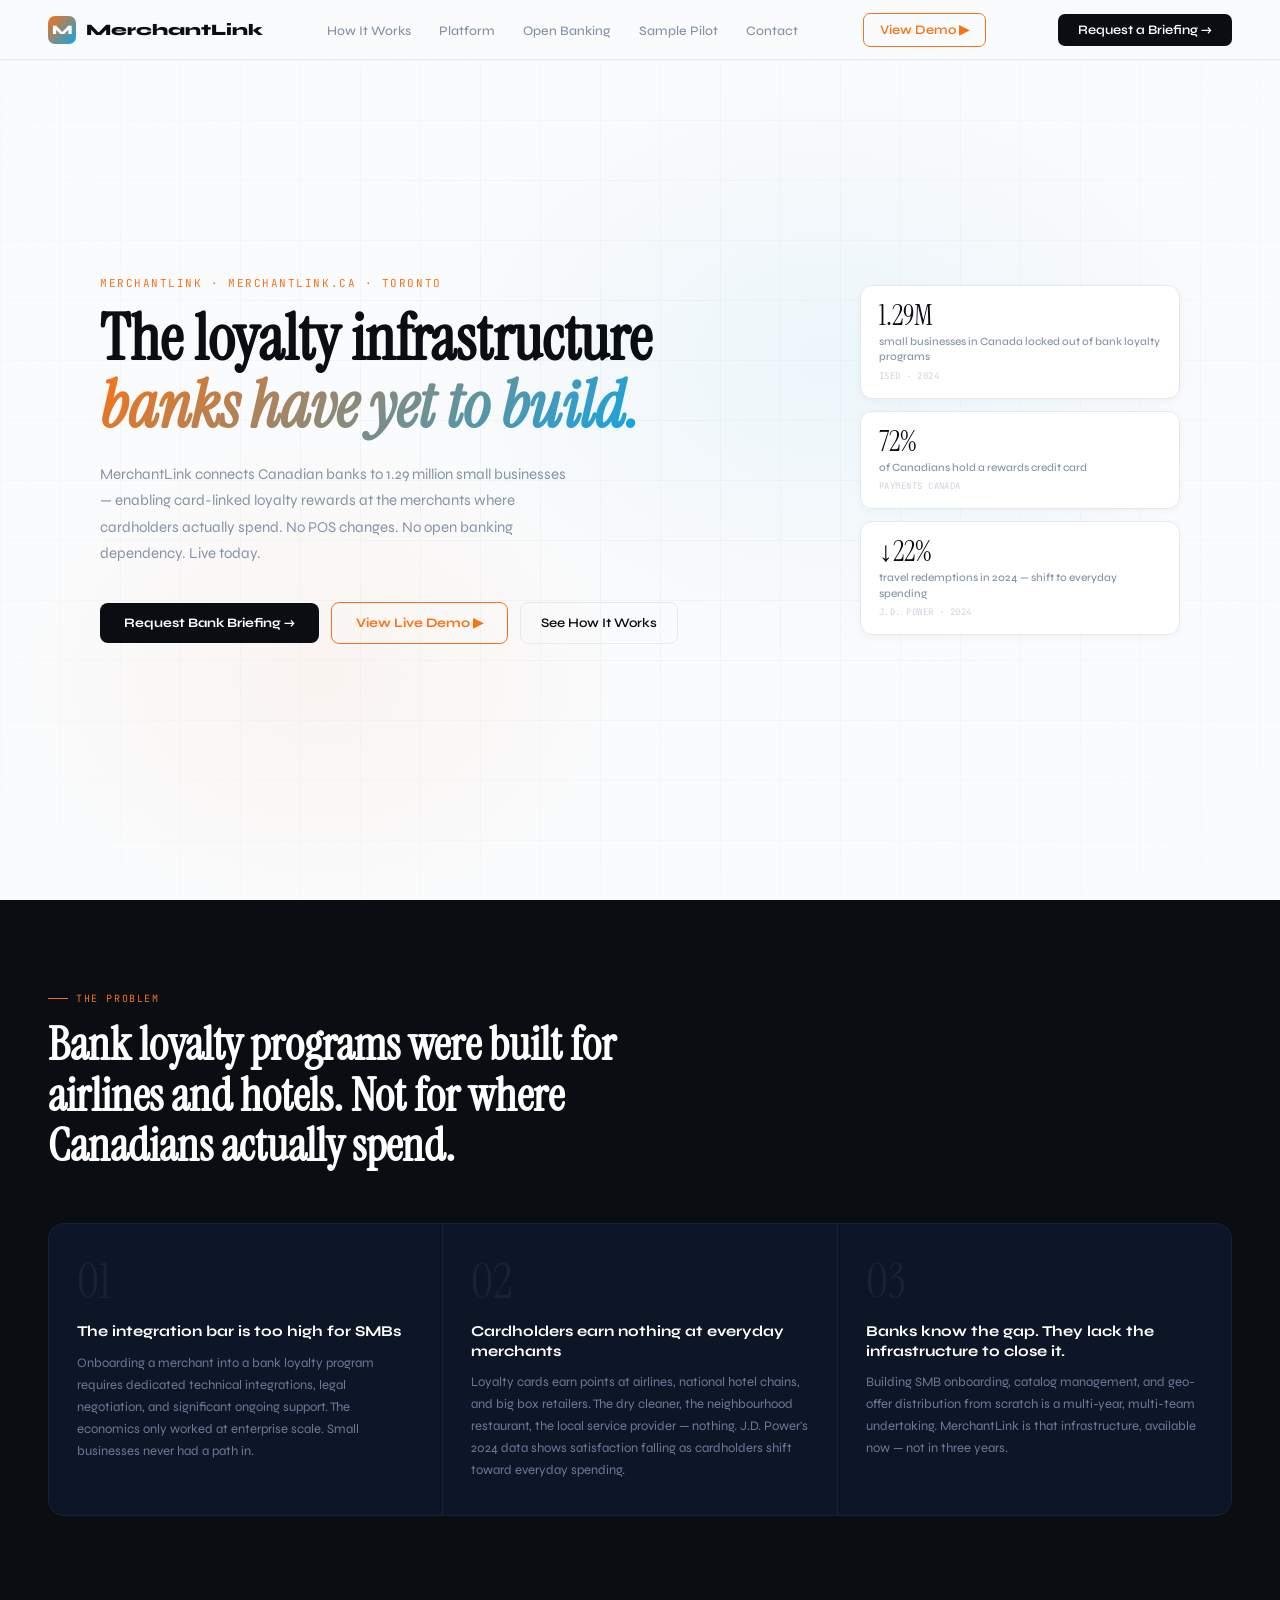
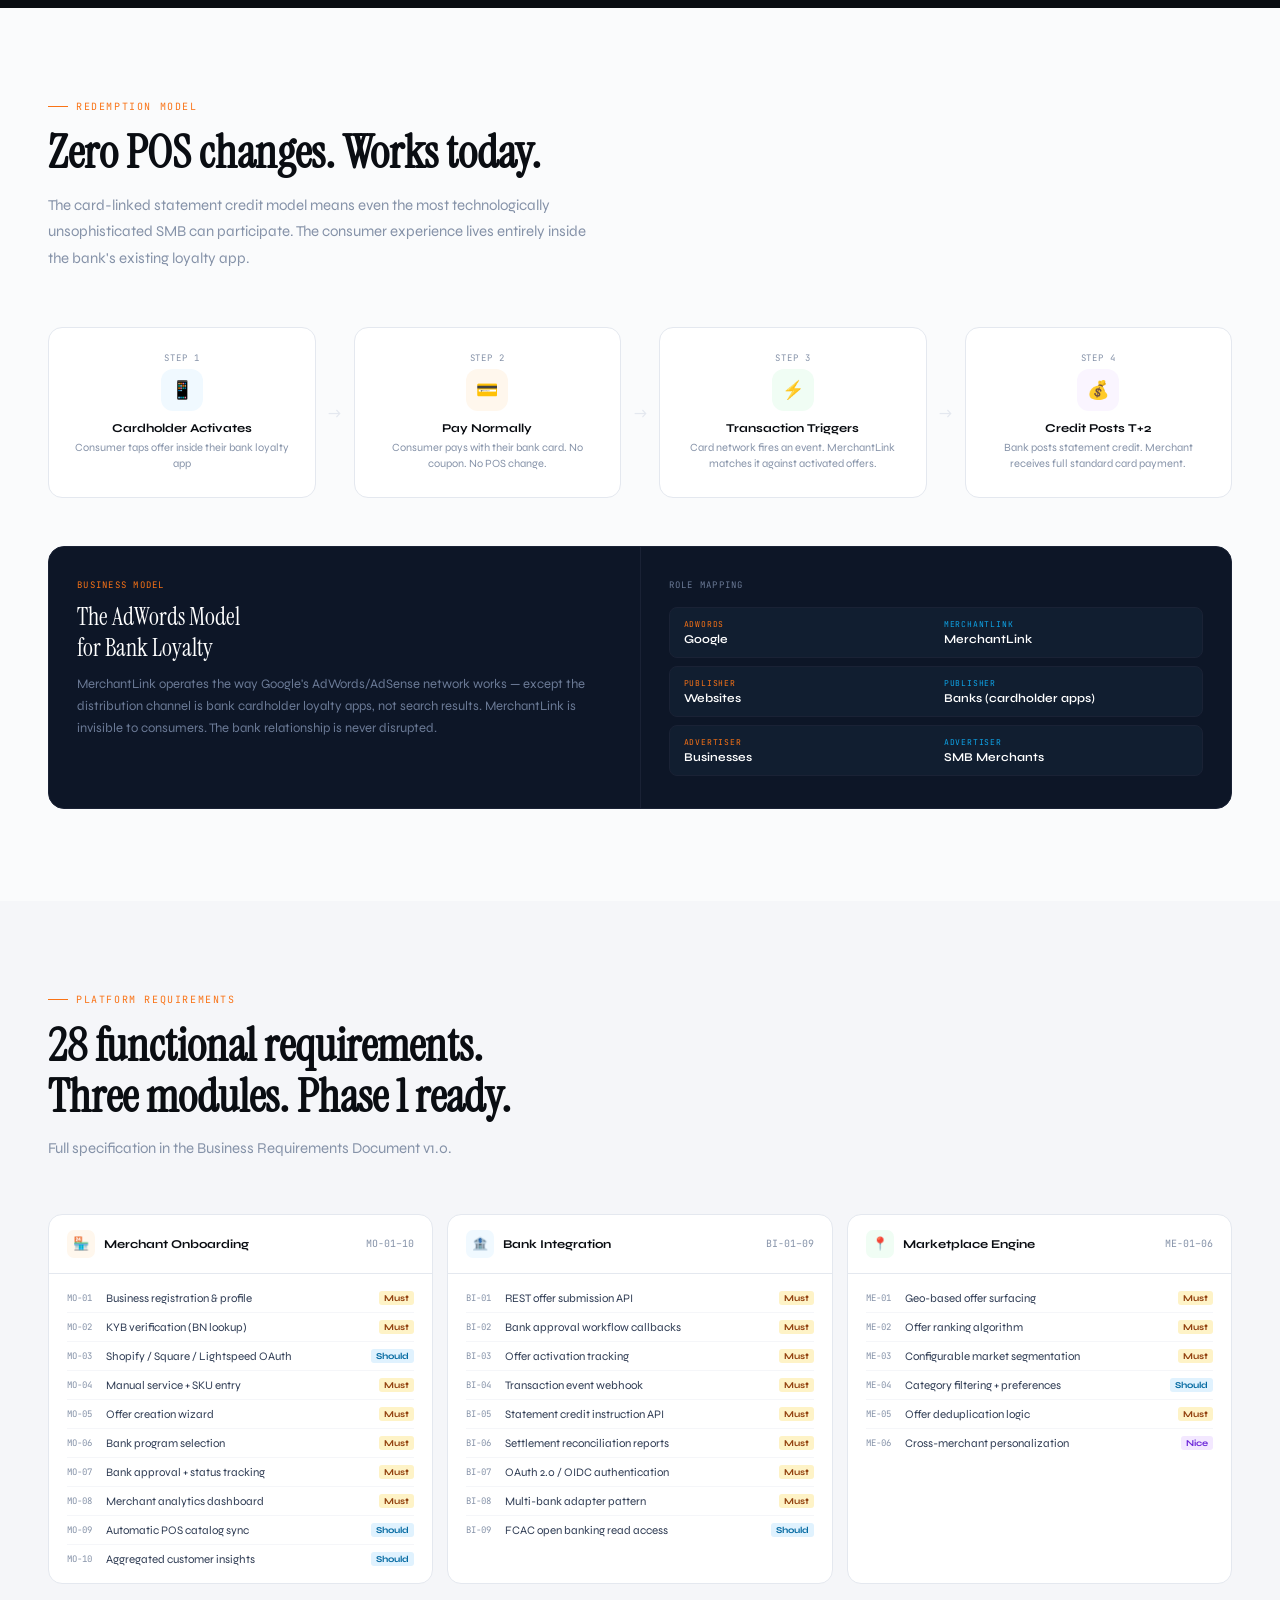
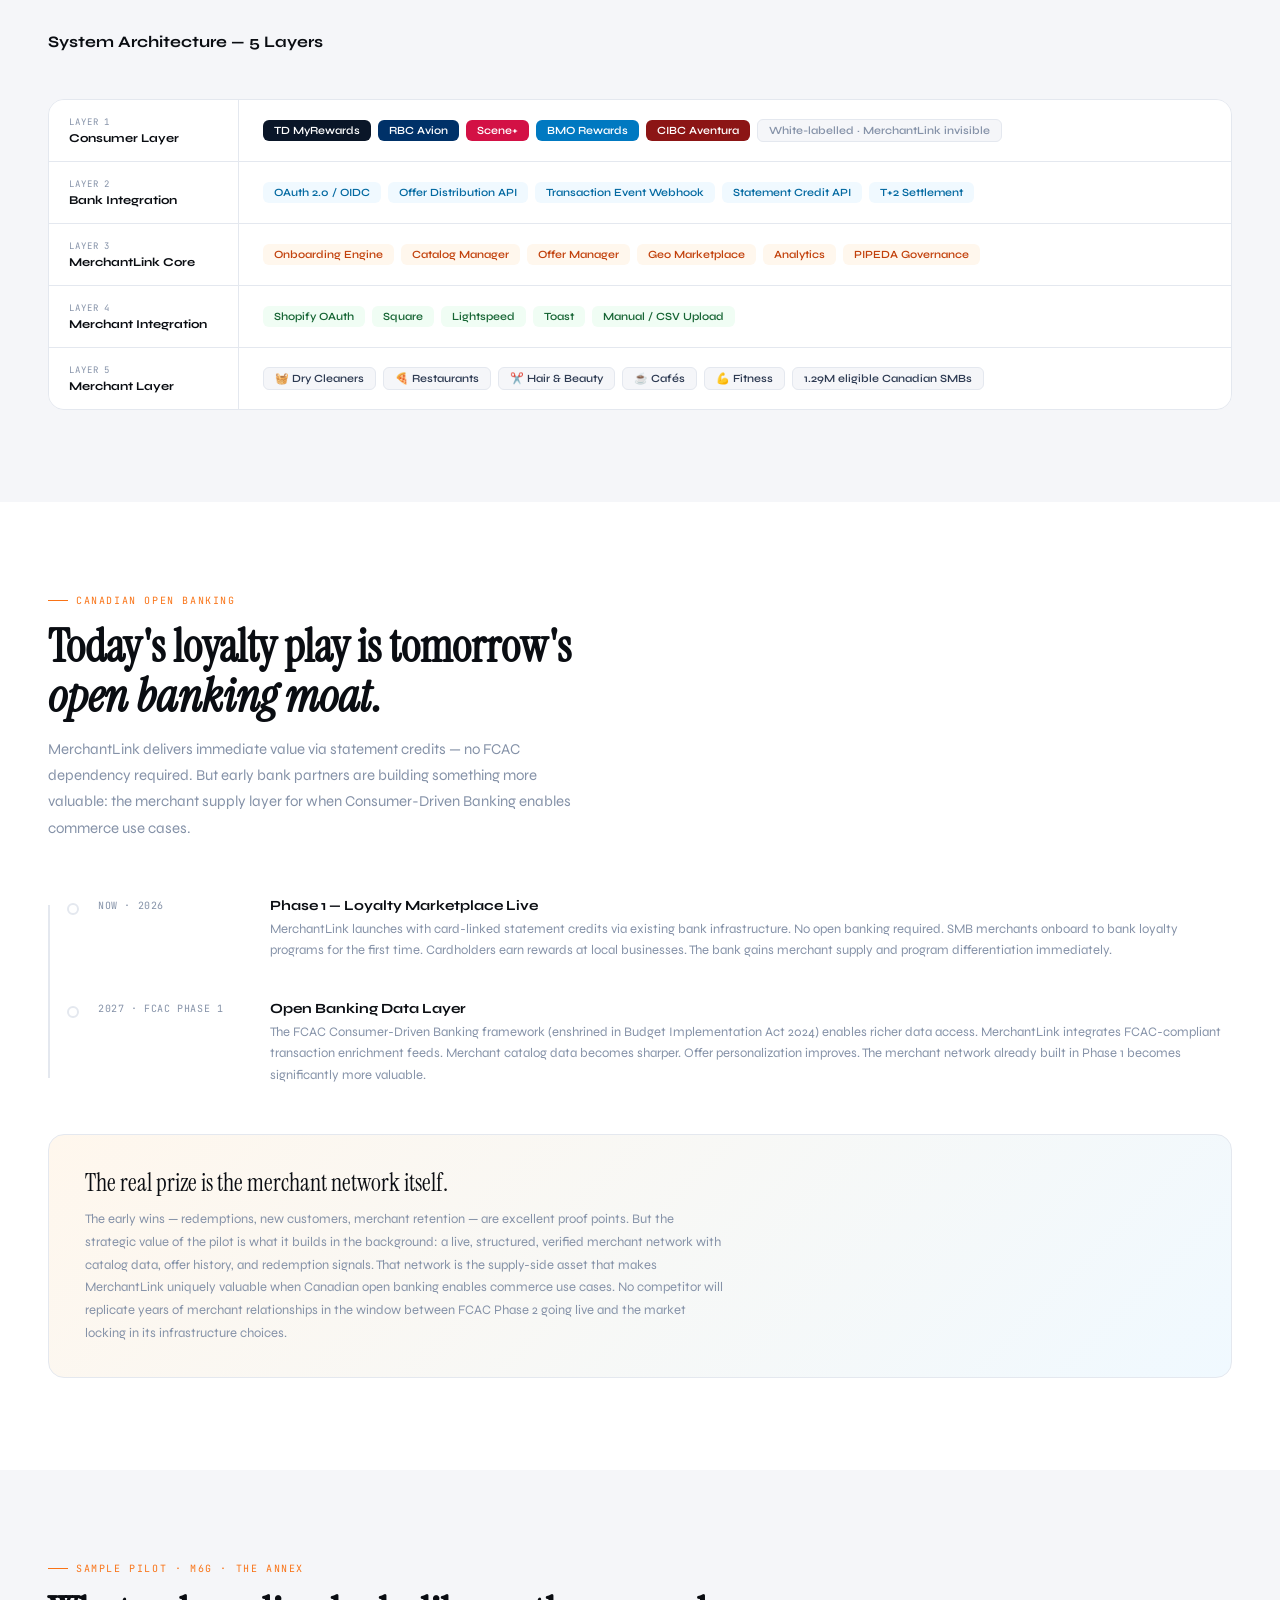
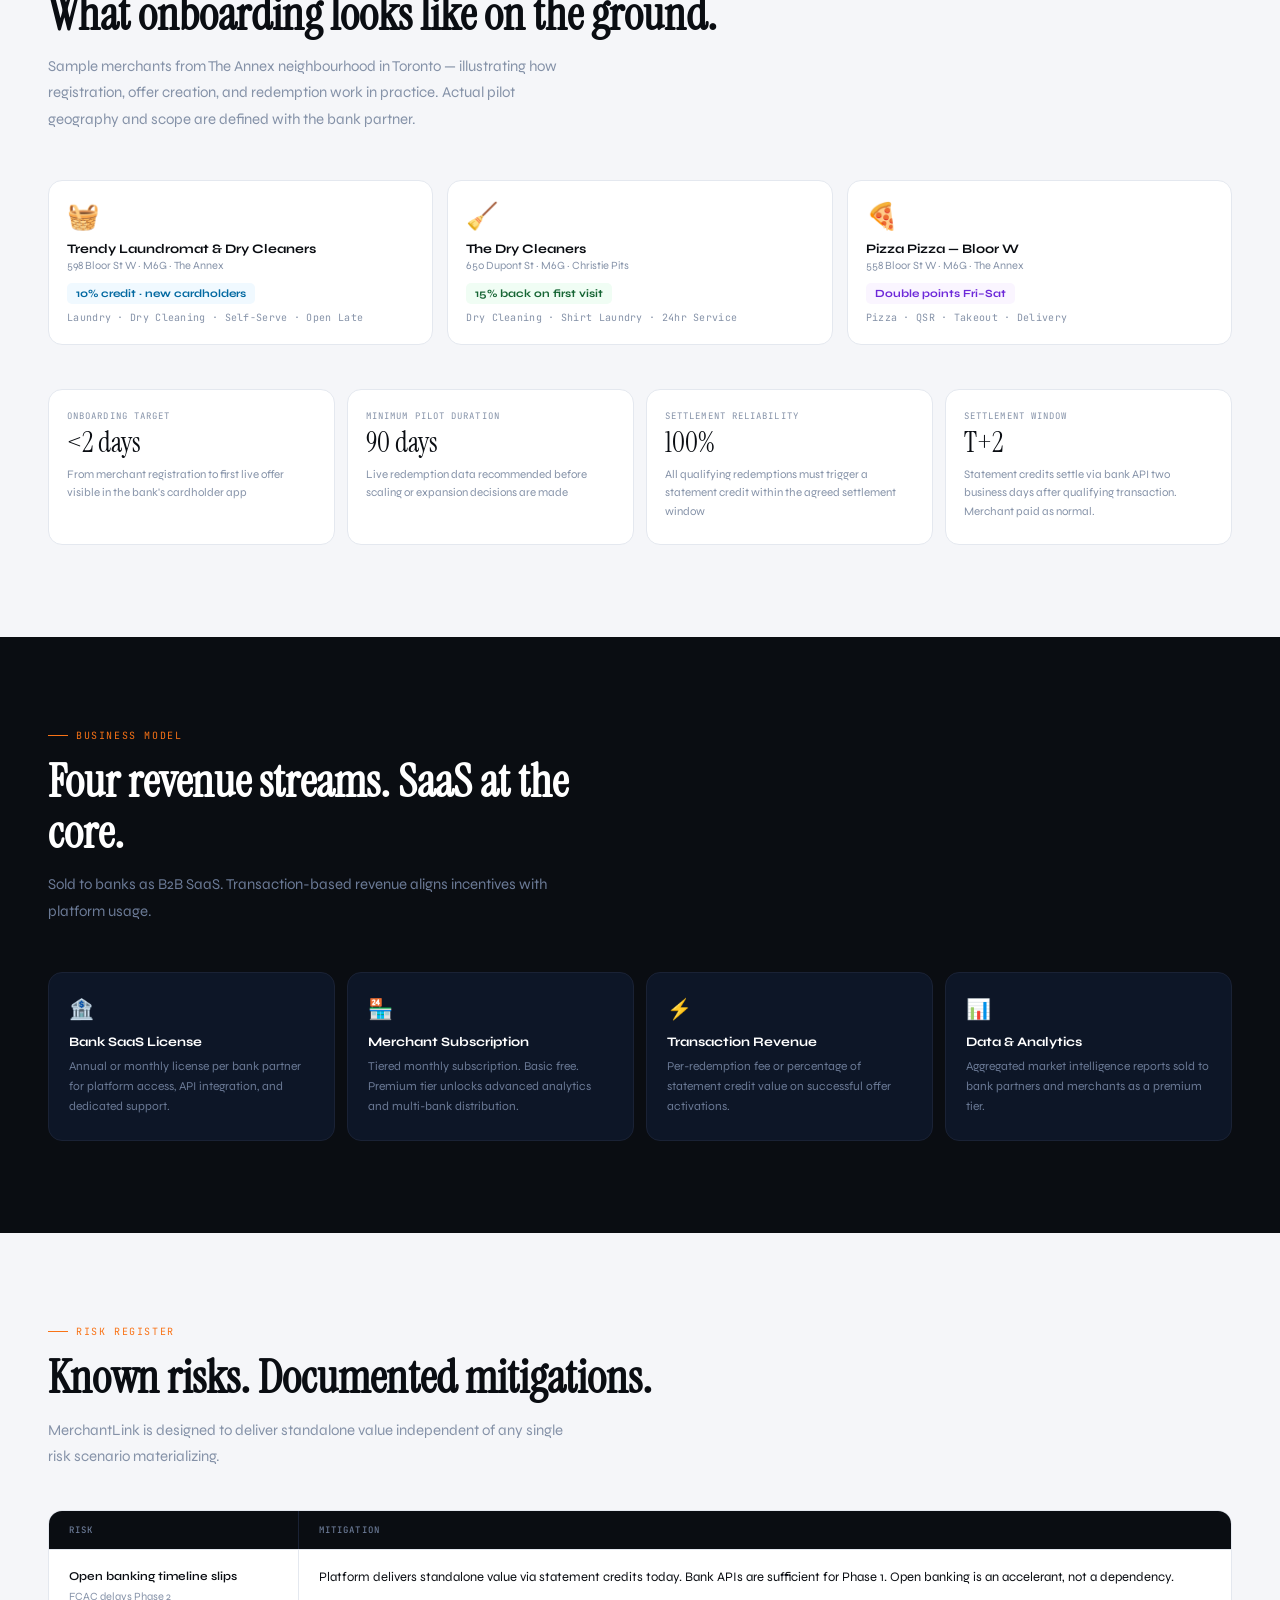
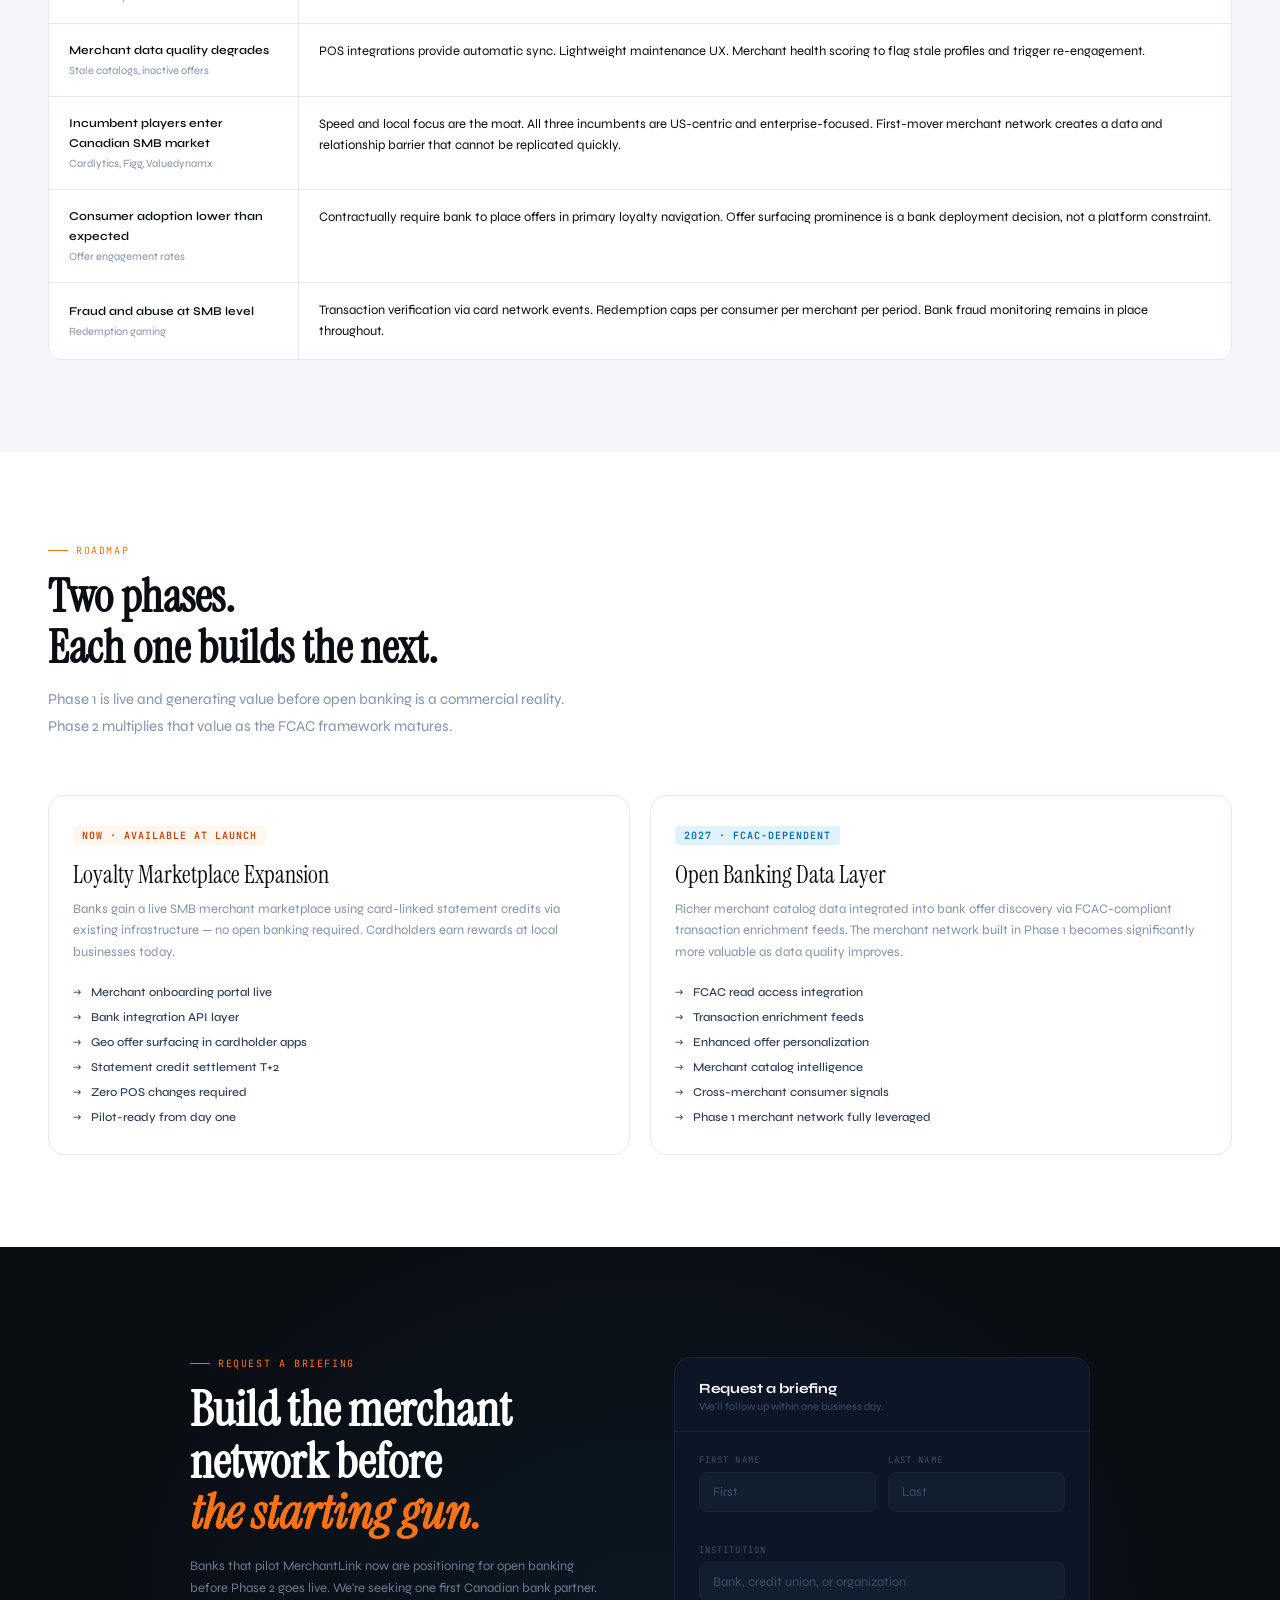
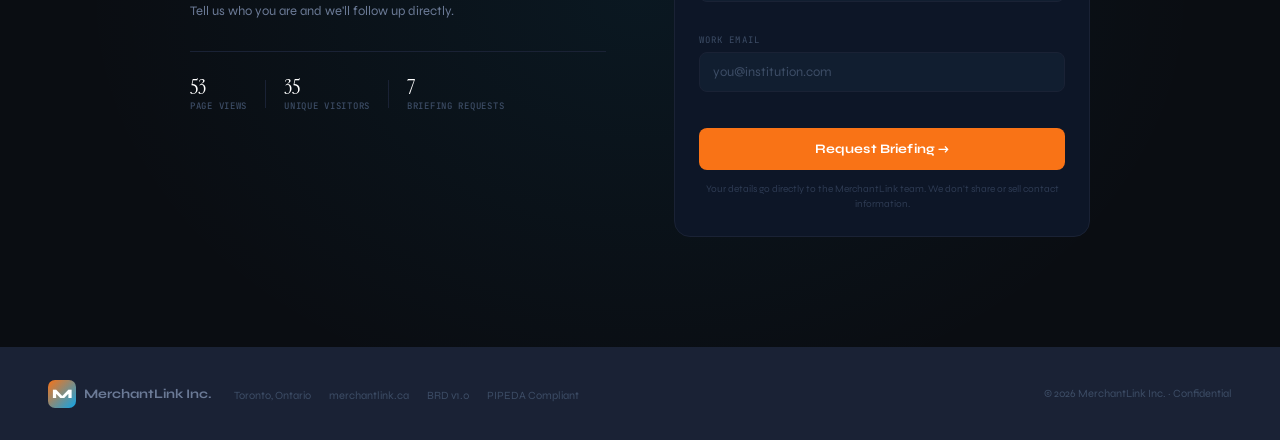
==== commit 78cbc1c8: "Add files via upload" ====
--- a/index.html
+++ b/index.html
@@ -148,11 +148,11 @@
   .merchant-offer { display: inline-block; padding: 4px 9px; border-radius: 5px; font-size: 11px; font-weight: 700; margin-bottom: 7px; }
   .merchant-tag { font-size: 10px; color: var(--muted); font-family: 'JetBrains Mono', monospace; letter-spacing: 0.03em; }
   .pilot-commits { display: grid; grid-template-columns: repeat(4, 1fr); gap: 12px; margin-top: 44px; }
-  .commit-card { background: white; border-radius: 14px; padding: 20px 18px; border: 1px solid var(--border); transition: all 0.2s; }
+  .commit-card { background: white; border-radius: 14px; padding: 20px 18px 22px; border: 1px solid var(--border); transition: all 0.2s; }
   .commit-card:hover { border-color: var(--sky); background: var(--sky-pale); }
   .commit-label { font-family: 'JetBrains Mono', monospace; font-size: 9px; letter-spacing: 0.12em; text-transform: uppercase; color: var(--muted); margin-bottom: 7px; }
-  .commit-val { font-family: 'Instrument Serif', serif; font-size: 28px; color: var(--ink); line-height: 1; margin-bottom: 6px; }
-  .commit-desc { font-size: 11.5px; color: var(--muted); line-height: 1.55; }
+  .commit-val { font-family: 'Instrument Serif', serif; font-size: 28px; color: var(--ink); line-height: 1; margin-bottom: 8px; }
+  .commit-desc { font-size: 11.5px; color: var(--muted); line-height: 1.6; padding-bottom: 2px; overflow: visible; }
 
   /* BIZ MODEL */
   .biz-section { background: var(--ink); padding: 92px 48px; }
@@ -662,7 +662,7 @@
   <div class="pilot-commits reveal">
     <div class="commit-card">
       <div class="commit-label">Onboarding Target</div>
-      <div class="commit-val">&lt;5 days</div>
+      <div class="commit-val">&lt;2 days</div>
       <div class="commit-desc">From merchant registration to first live offer visible in the bank's cardholder app</div>
     </div>
     <div class="commit-card">
@@ -893,7 +893,8 @@
   const input = document.getElementById('demo-pwd-input');
   const error = document.getElementById('demo-pwd-error');
   if (input.value === 'OpenBankingMoat2026!') {
-    window.location.href = 'https://demo.merchantlink.ca';
+    window.open('https://demo.merchantlink.ca', '_blank');
+    hideDemoModal();
   } else {
     error.textContent = 'Incorrect password. Contact us for access.';
     input.classList.add('shake');
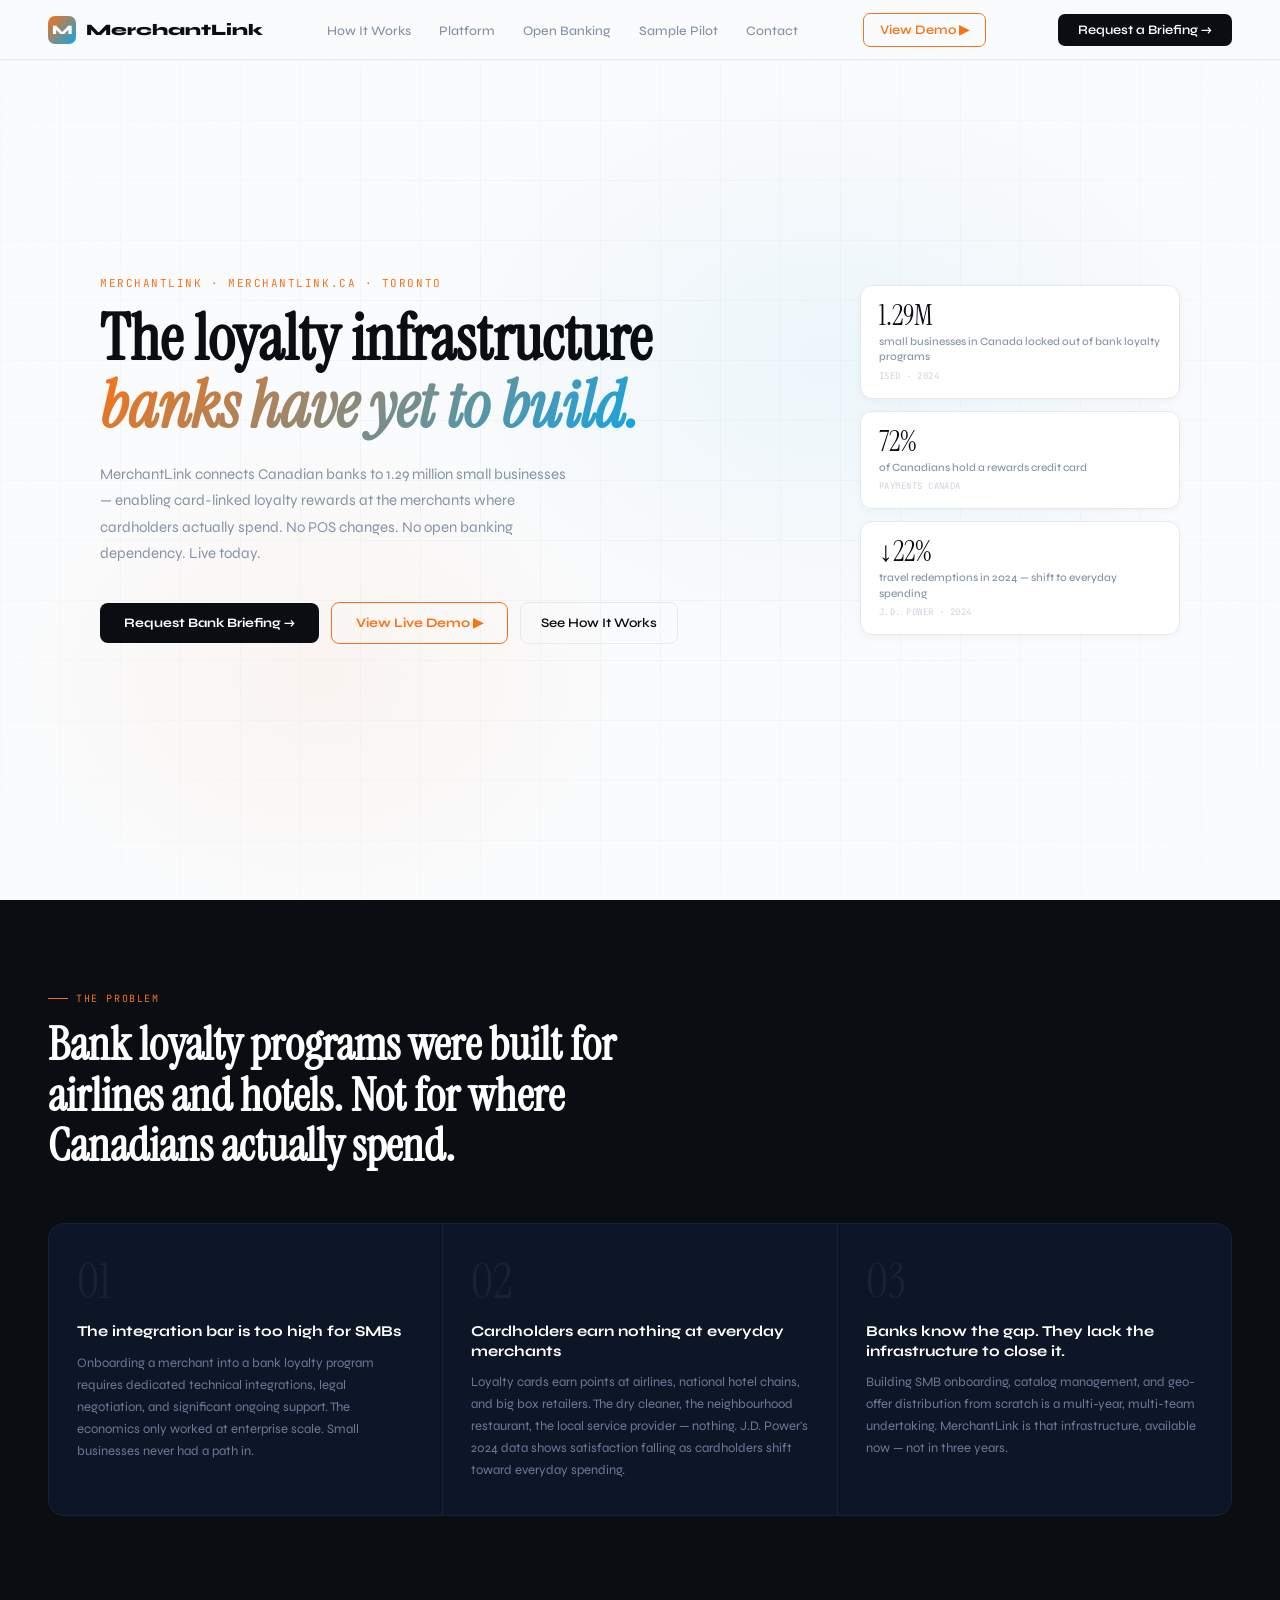
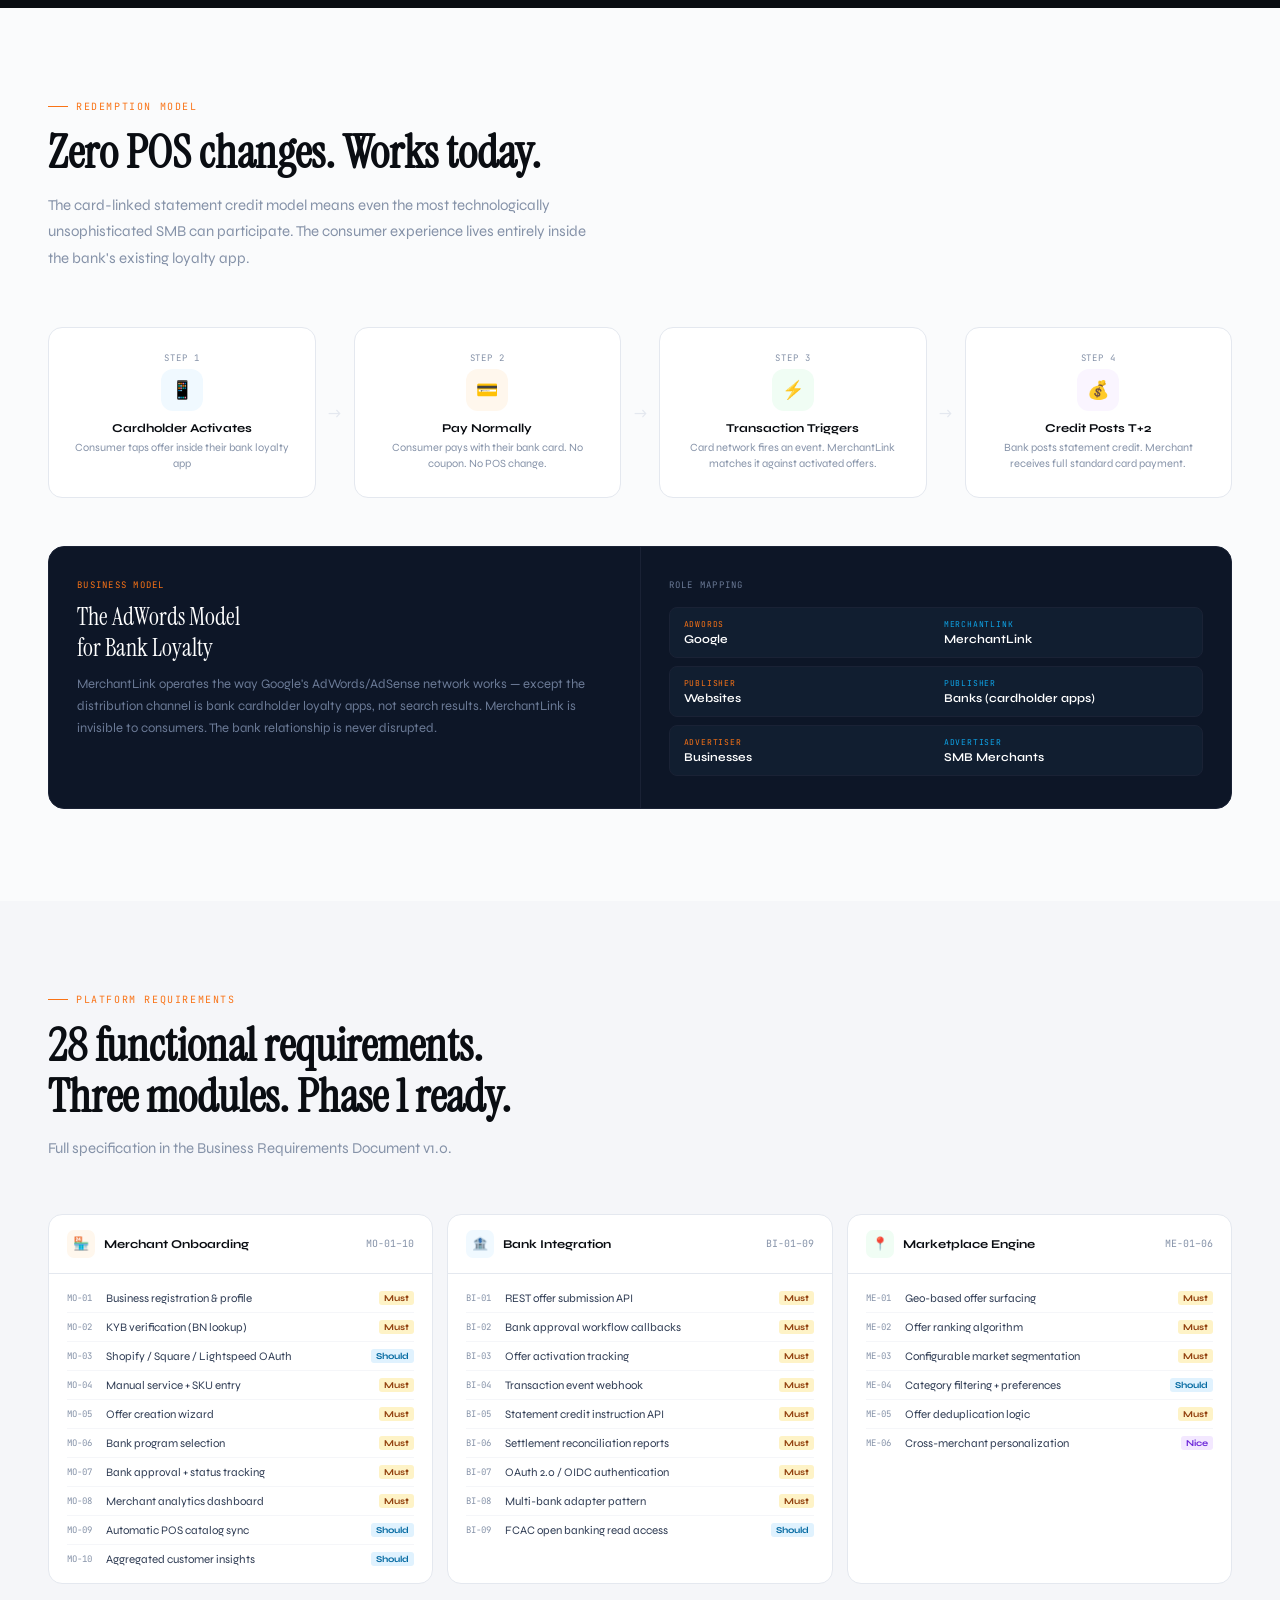
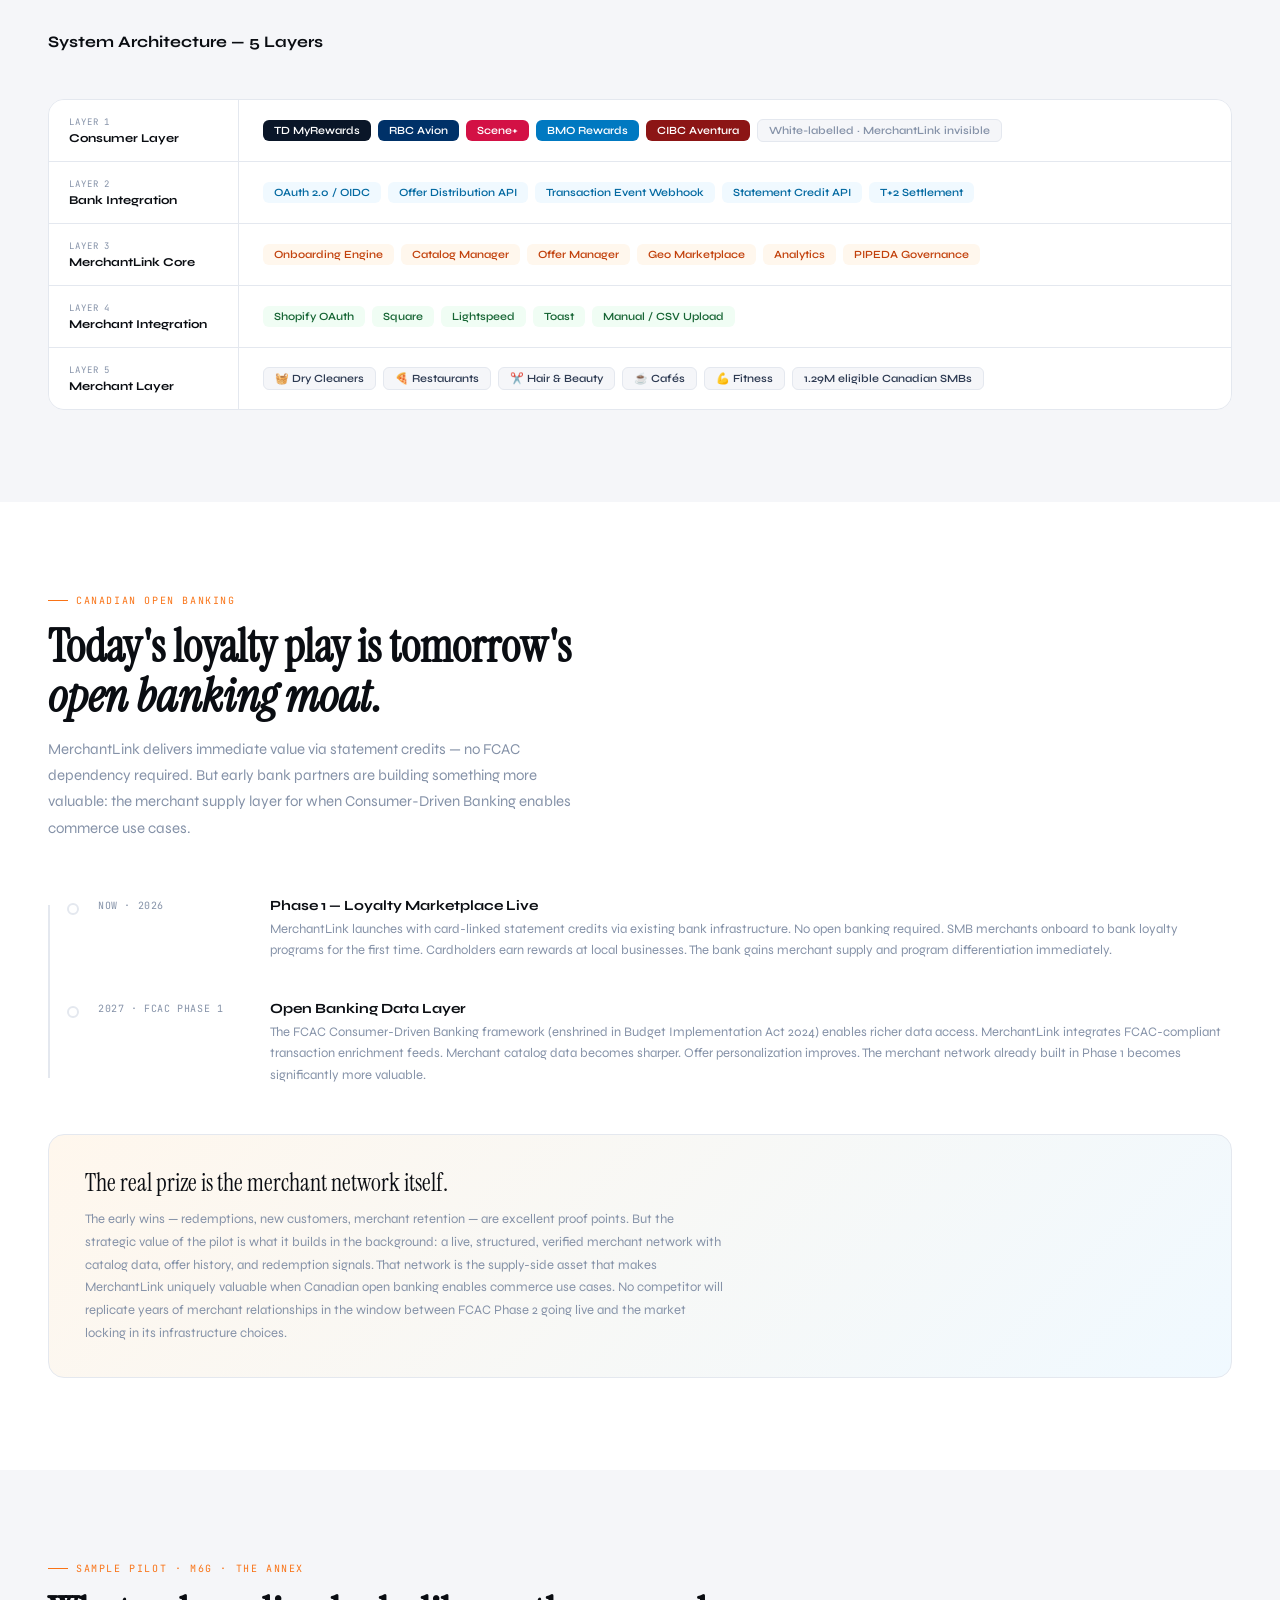
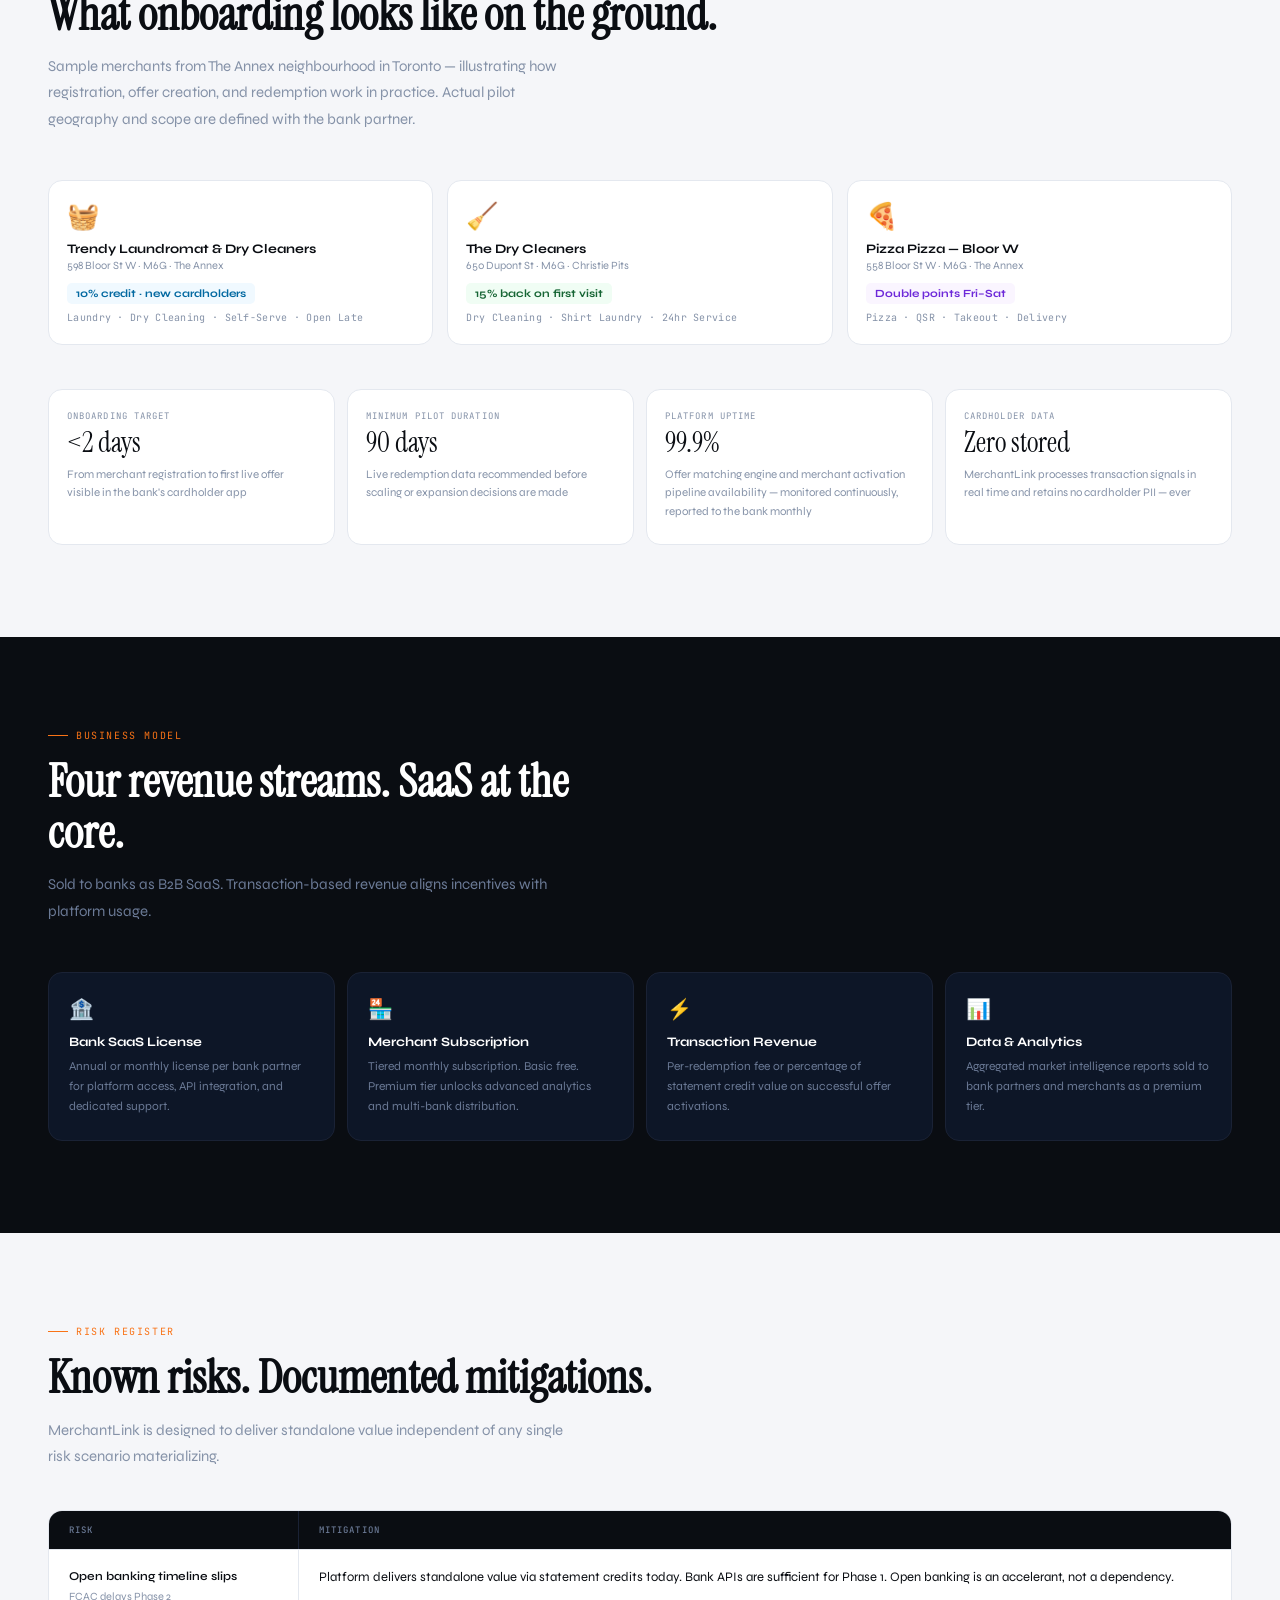
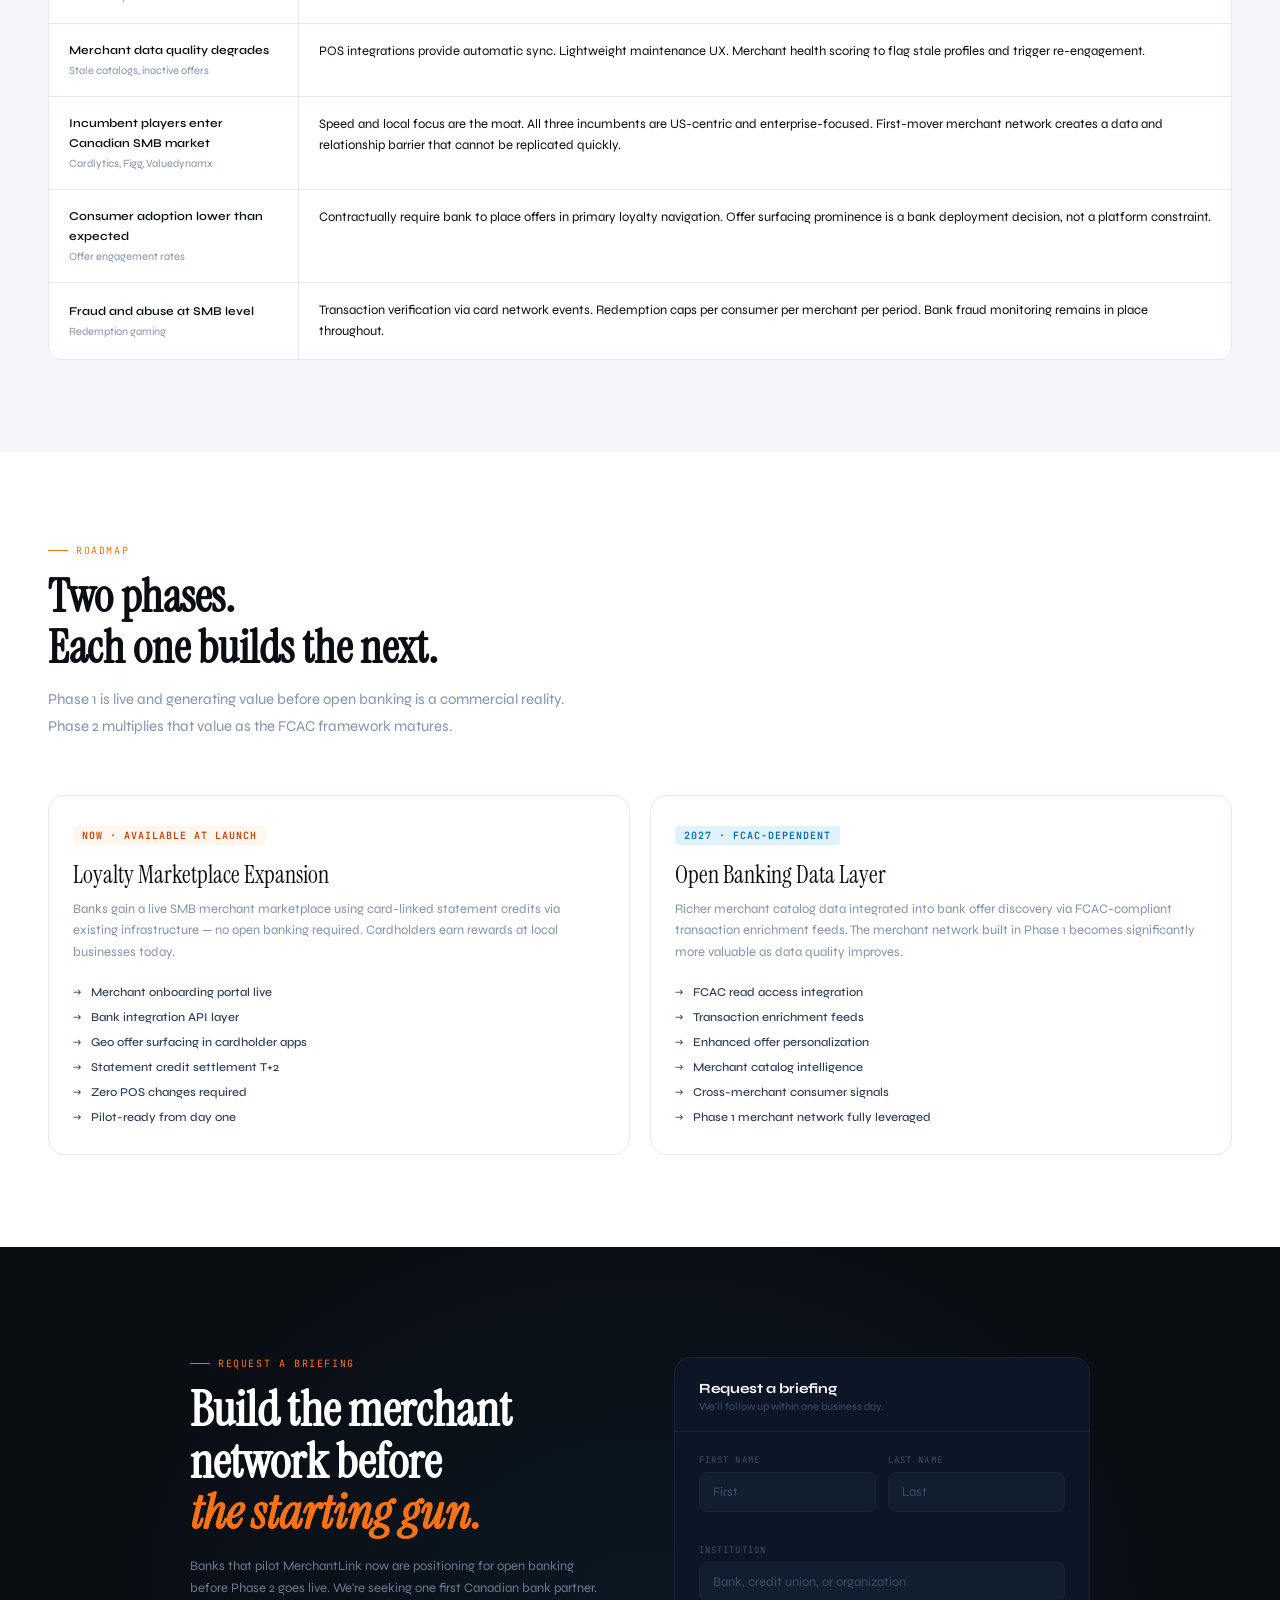
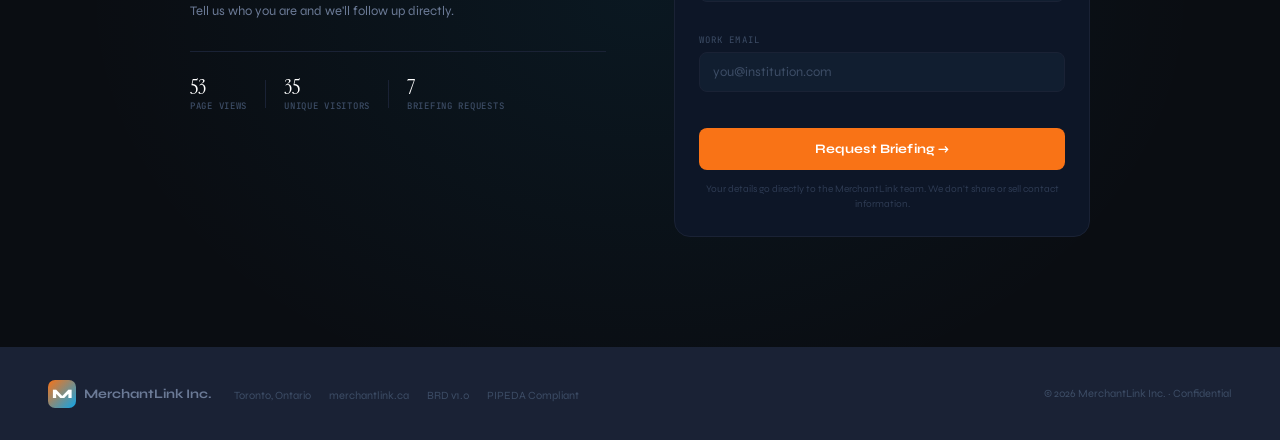
==== commit ea747ef7: "Add files via upload" ====
--- a/index.html
+++ b/index.html
@@ -671,14 +671,14 @@
       <div class="commit-desc">Live redemption data recommended before scaling or expansion decisions are made</div>
     </div>
     <div class="commit-card">
-      <div class="commit-label">Settlement Reliability</div>
-      <div class="commit-val">100%</div>
-      <div class="commit-desc">All qualifying redemptions must trigger a statement credit within the agreed settlement window</div>
+      <div class="commit-label">Platform Uptime</div>
+      <div class="commit-val">99.9%</div>
+      <div class="commit-desc">Offer matching engine and merchant activation pipeline availability — monitored continuously, reported to the bank monthly</div>
     </div>
     <div class="commit-card">
-      <div class="commit-label">Settlement Window</div>
-      <div class="commit-val">T+2</div>
-      <div class="commit-desc">Statement credits settle via bank API two business days after qualifying transaction. Merchant paid as normal.</div>
+      <div class="commit-label">Cardholder Data</div>
+      <div class="commit-val">Zero stored</div>
+      <div class="commit-desc">MerchantLink processes transaction signals in real time and retains no cardholder PII — ever</div>
     </div>
   </div>
 </section>
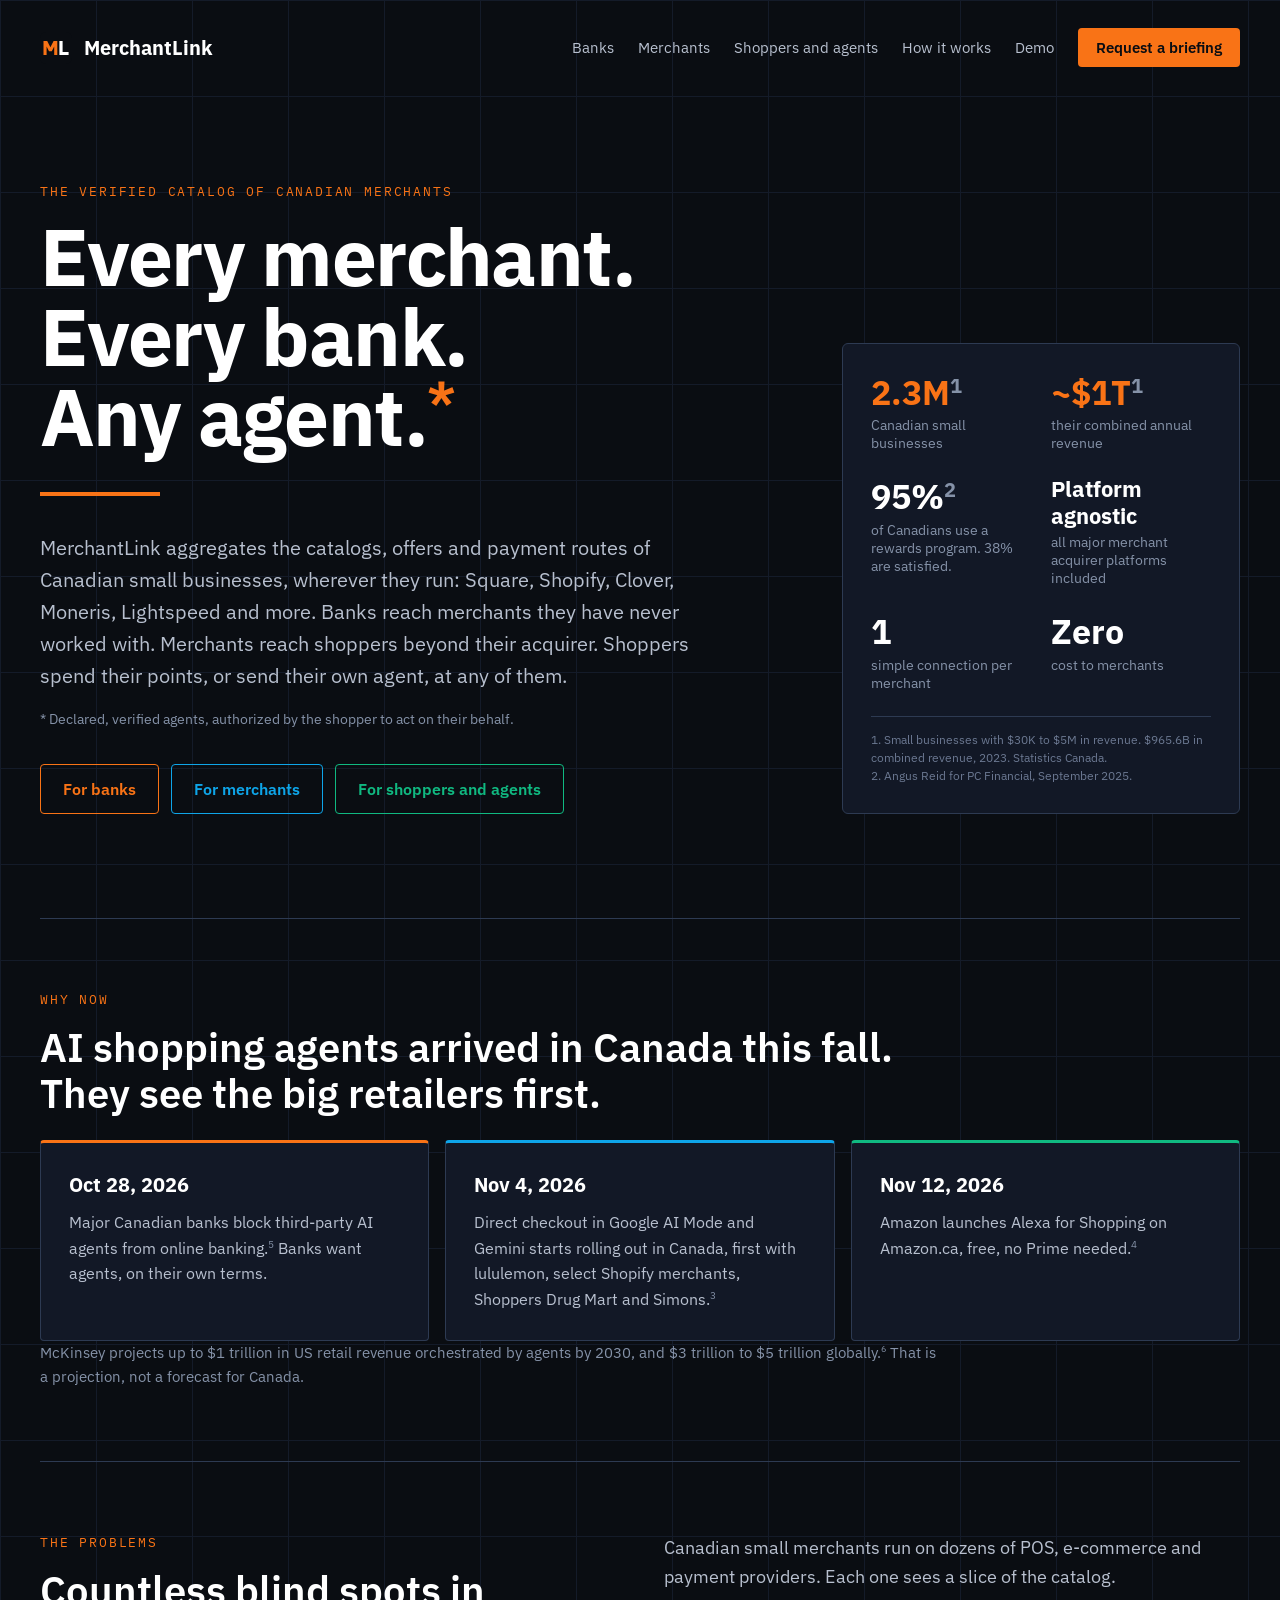
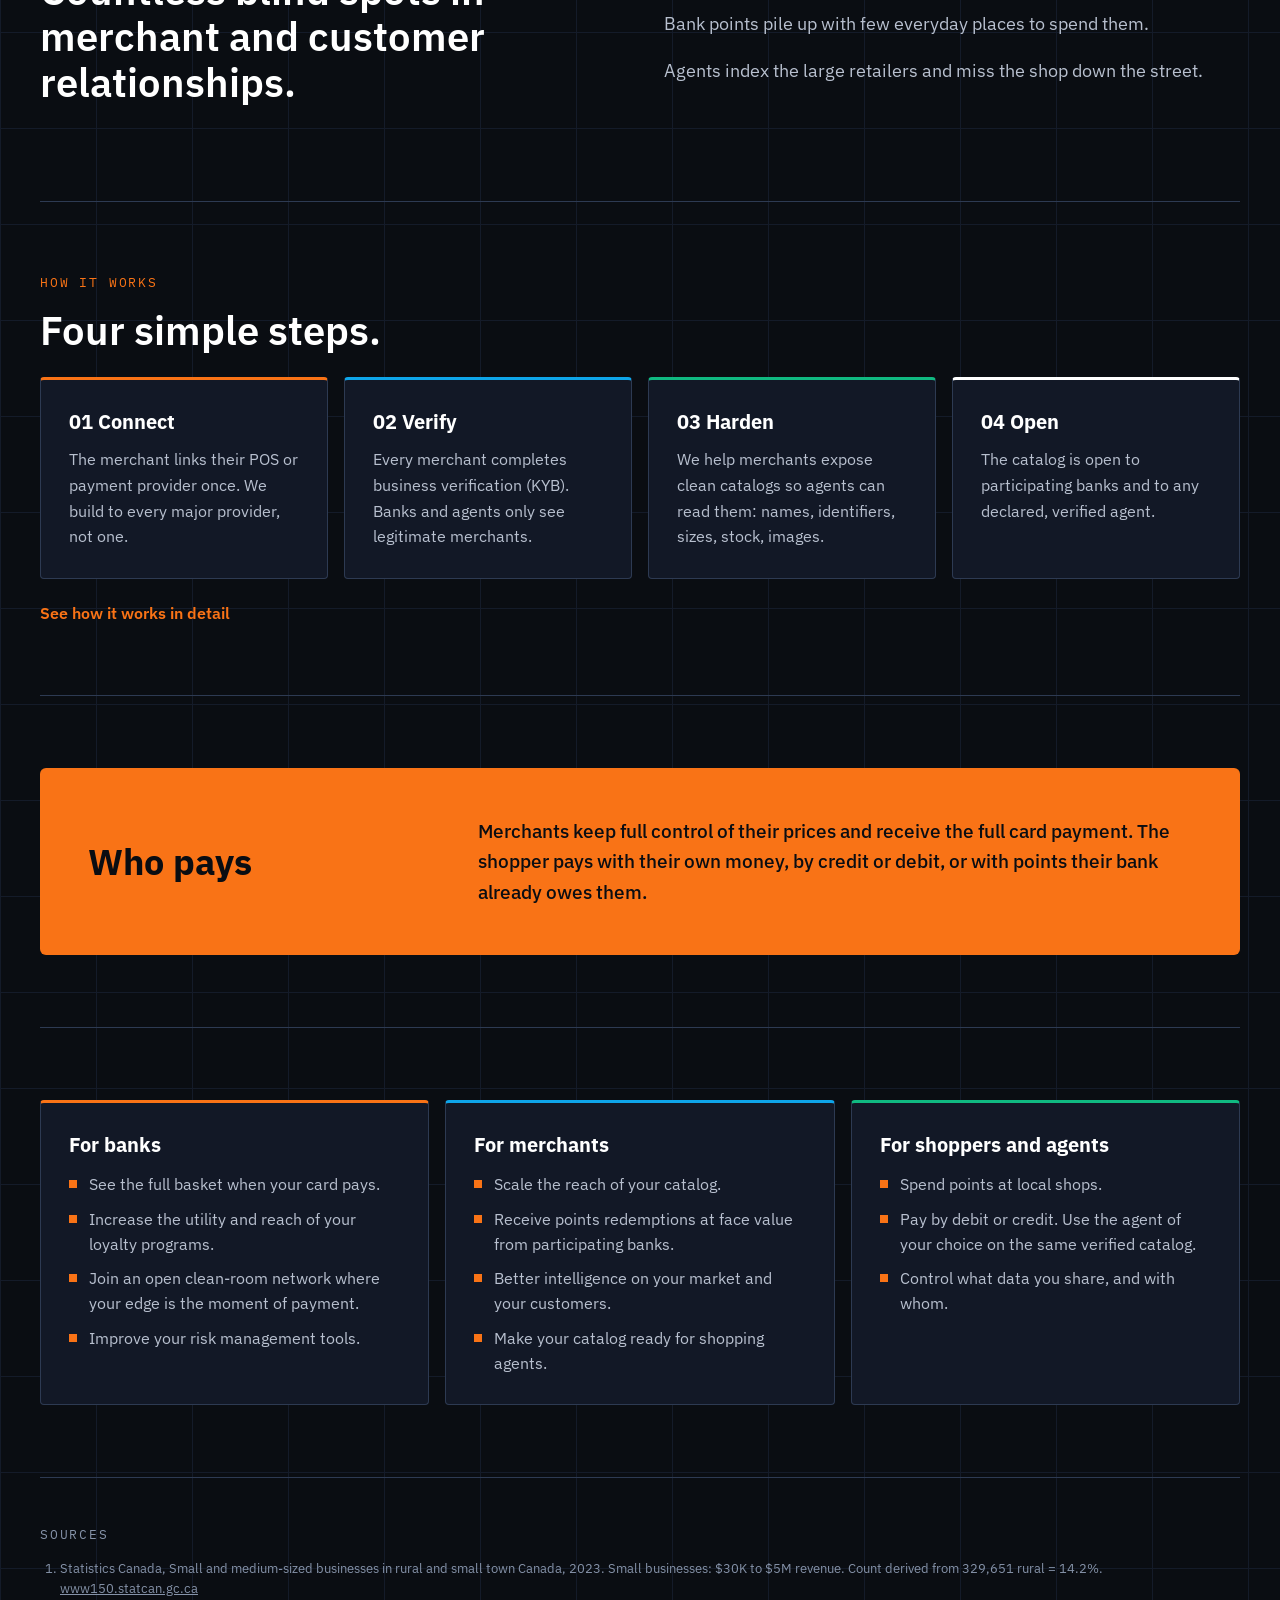
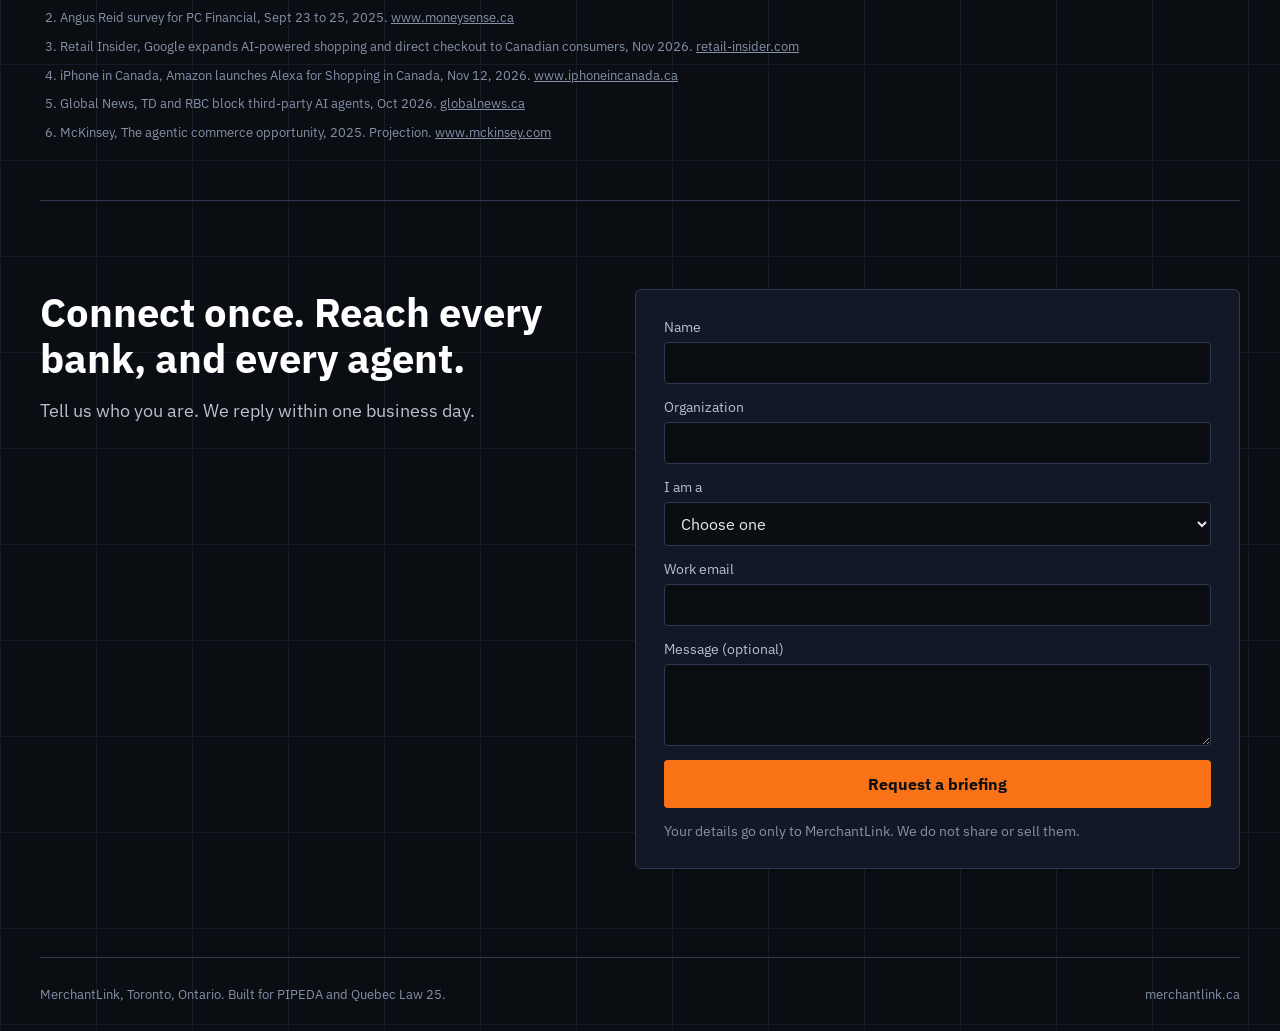
==== commit 54bd83db: "New website from MerchantLink-tools 7ef98c6 Built by scripts/build-site.sh in madriz/MerchantLink-to" ====
--- a/index.html
+++ b/index.html
@@ -1,1044 +1,129 @@
-<!DOCTYPE html>
+<!doctype html>
 <html lang="en">
 <head>
-<meta charset="UTF-8">
-<meta name="viewport" content="width=device-width, initial-scale=1.0">
-<title>MerchantLink — SMB Loyalty Infrastructure for Canadian Banks</title>
+<meta charset="utf-8">
+<meta name="viewport" content="width=device-width, initial-scale=1">
+<title>MerchantLink, home</title>
+<meta name="description" content="MerchantLink: the verified catalog of Canadian merchants, for banks, merchants and authorized shopping agents.">
+<link rel="icon" type="image/svg+xml" href="favicon.svg">
+<link rel="canonical" href="https://merchantlink.ca/">
+<meta name="robots" content="index, follow, max-image-preview:large, max-snippet:-1">
+<meta property="og:type" content="website">
+<meta property="og:site_name" content="MerchantLink">
+<meta property="og:title" content="MerchantLink, home">
+<meta property="og:description" content="The verified catalog of Canadian merchants, for banks, merchants and authorized shopping agents.">
+<meta property="og:url" content="https://merchantlink.ca/">
+<meta name="twitter:card" content="summary">
+<script type="application/ld+json">{"@context":"https://schema.org","@type":"Organization","name":"MerchantLink","url":"https://merchantlink.ca/","logo":"https://merchantlink.ca/favicon.svg","areaServed":"CA","address":{"@type":"PostalAddress","addressLocality":"Toronto","addressRegion":"ON","addressCountry":"CA"}}</script>
 <link rel="preconnect" href="https://fonts.googleapis.com">
-<link href="https://fonts.googleapis.com/css2?family=Instrument+Serif:ital@0;1&family=Syne:wght@400;500;600;700;800&family=JetBrains+Mono:wght@400;500&display=swap" rel="stylesheet">
+<link href="https://fonts.googleapis.com/css2?family=IBM+Plex+Sans:wght@400;500;600;700&amp;family=IBM+Plex+Mono:wght@400;500&amp;display=swap" rel="stylesheet">
 <style>
-  :root {
-    --ink: #0a0d12; --ink-2: #1a2235; --ink-3: #2d3a52;
-    --muted: #8592a8; --border: #e4e8ef; --surface: #f5f6f9;
-    --paper: #fafbfc; --white: #ffffff; --amber: #f97316;
-    --sky: #0ea5e9; --emerald: #10b981; --amber-pale: #fff7ed; --sky-pale: #f0f9ff;
-  }
-  *, *::before, *::after { box-sizing: border-box; margin: 0; padding: 0; }
-  html { scroll-behavior: smooth; }
-  body { font-family: 'Syne', sans-serif; background: var(--paper); color: var(--ink); overflow-x: hidden; -webkit-font-smoothing: antialiased; }
-
-  nav {
-    position: fixed; top: 0; left: 0; right: 0; z-index: 100;
-    background: rgba(250,251,252,0.93); backdrop-filter: blur(16px);
-    border-bottom: 1px solid var(--border);
-    display: flex; align-items: center; justify-content: space-between;
-    padding: 0 48px; height: 60px; animation: fadeDown 0.6s ease both;
-  }
-  .nav-logo { display: flex; align-items: center; gap: 10px; font-weight: 800; font-size: 16px; color: var(--ink); text-decoration: none; }
-  .logo-mark { width: 28px; height: 28px; border-radius: 7px; background: linear-gradient(135deg, var(--amber), var(--sky)); display: flex; align-items: center; justify-content: center; font-weight: 900; font-size: 13px; color: white; flex-shrink: 0; }
-  .nav-links { display: flex; align-items: center; gap: 28px; list-style: none; }
-  .nav-links a { font-size: 13px; font-weight: 500; color: var(--muted); text-decoration: none; transition: color 0.2s; }
-  .nav-links a:hover { color: var(--ink); }
-  .nav-cta { padding: 8px 20px; background: var(--ink); color: white; border: none; border-radius: 7px; font-family: 'Syne', sans-serif; font-size: 13px; font-weight: 600; cursor: pointer; text-decoration: none; transition: all 0.2s; }
-  .nav-cta:hover { background: var(--ink-2); transform: translateY(-1px); }
-
-  /* HERO — centered two-column */
-  .hero { min-height: 100vh; display: flex; align-items: center; justify-content: center; padding: 100px 48px 80px; position: relative; overflow: hidden; }
-  .hero-bg { position: absolute; inset: 0; z-index: 0; background: radial-gradient(ellipse 700px 500px at 65% 40%, rgba(14,165,233,0.06) 0%, transparent 60%), radial-gradient(ellipse 500px 400px at 25% 75%, rgba(249,115,22,0.05) 0%, transparent 60%); }
-  .hero-grid { position: absolute; inset: 0; z-index: 0; background-image: linear-gradient(var(--border) 1px, transparent 1px), linear-gradient(90deg, var(--border) 1px, transparent 1px); background-size: 60px 60px; opacity: 0.4; mask-image: radial-gradient(ellipse 80% 80% at 50% 50%, black 30%, transparent 100%); }
-  .hero-inner { position: relative; z-index: 1; max-width: 1080px; width: 100%; display: grid; grid-template-columns: 1fr 320px; gap: 56px; align-items: center; }
-  .hero-badge { display: inline-flex; align-items: center; gap: 8px; background: white; border: 1px solid var(--border); border-radius: 100px; padding: 5px 14px 5px 8px; margin-bottom: 28px; animation: fadeUp 0.7s 0.1s ease both; }
-  .badge-dot { width: 6px; height: 6px; border-radius: 50%; background: var(--emerald); animation: pulse 2s infinite; }
-  .hero-badge span { font-size: 12px; font-weight: 600; color: var(--ink-3); }
-  .hero-eyebrow { font-family: 'JetBrains Mono', monospace; font-size: 11px; letter-spacing: 0.14em; text-transform: uppercase; color: var(--amber); margin-bottom: 16px; animation: fadeUp 0.7s 0.2s ease both; }
-  .hero-headline { font-family: 'Instrument Serif', serif; font-size: clamp(46px, 5vw, 72px); line-height: 1.04; color: var(--ink); margin-bottom: 22px; animation: fadeUp 0.7s 0.3s ease both; }
-  .hero-headline em { font-style: italic; background: linear-gradient(135deg, var(--amber), var(--sky)); -webkit-background-clip: text; -webkit-text-fill-color: transparent; background-clip: text; }
-  .hero-sub { font-size: 15px; line-height: 1.75; color: var(--muted); max-width: 480px; font-weight: 400; margin-bottom: 36px; animation: fadeUp 0.7s 0.4s ease both; }
-  .hero-actions { display: flex; align-items: center; gap: 12px; animation: fadeUp 0.7s 0.5s ease both; }
-  .btn-primary { padding: 12px 24px; background: var(--ink); color: white; border: none; border-radius: 8px; font-family: 'Syne', sans-serif; font-size: 13px; font-weight: 700; cursor: pointer; text-decoration: none; display: inline-flex; align-items: center; gap: 8px; transition: all 0.2s; }
-  .btn-primary:hover { background: var(--ink-2); transform: translateY(-2px); box-shadow: 0 8px 24px rgba(10,13,18,0.15); }
-  .btn-secondary { padding: 12px 20px; background: transparent; color: var(--ink); border: 1px solid var(--border); border-radius: 8px; font-family: 'Syne', sans-serif; font-size: 13px; font-weight: 600; cursor: pointer; text-decoration: none; display: inline-flex; align-items: center; gap: 8px; transition: all 0.2s; }
-  .btn-secondary:hover { border-color: var(--ink); background: var(--surface); }
-  .hero-stats { display: flex; flex-direction: column; gap: 12px; animation: fadeLeft 0.8s 0.5s ease both; }
-  .stat-card { background: white; border: 1px solid var(--border); border-radius: 12px; padding: 16px 18px; box-shadow: 0 2px 8px rgba(0,0,0,0.04); transition: transform 0.2s, box-shadow 0.2s; }
-  .stat-card:hover { transform: translateX(-3px); box-shadow: 0 6px 20px rgba(0,0,0,0.08); }
-  .stat-val { font-family: 'Instrument Serif', serif; font-size: 28px; color: var(--ink); line-height: 1; margin-bottom: 4px; }
-  .stat-label { font-size: 11px; color: var(--muted); font-weight: 500; line-height: 1.4; }
-  .stat-source { font-family: 'JetBrains Mono', monospace; font-size: 9px; color: #cdd3dc; margin-top: 5px; text-transform: uppercase; letter-spacing: 0.05em; }
-
-  section { padding: 92px 48px; }
-  .section-tag { font-family: 'JetBrains Mono', monospace; font-size: 10px; letter-spacing: 0.16em; text-transform: uppercase; color: var(--amber); margin-bottom: 14px; display: flex; align-items: center; gap: 8px; }
-  .section-tag::before { content: ''; display: block; width: 20px; height: 1px; background: var(--amber); }
-  .section-title { font-family: 'Instrument Serif', serif; font-size: clamp(32px, 3.6vw, 50px); line-height: 1.1; color: var(--ink); margin-bottom: 14px; }
-  .section-sub { font-size: 15px; color: var(--muted); line-height: 1.75; max-width: 540px; font-weight: 400; }
-
-  /* PROBLEM */
-  .problem-section { background: var(--ink); padding: 92px 48px; }
-  .problem-section .section-tag { color: var(--amber); }
-  .problem-section .section-tag::before { background: var(--amber); }
-  .problem-grid { display: grid; grid-template-columns: 1fr 1fr 1fr; gap: 1px; background: #1a2235; margin-top: 52px; border-radius: 16px; overflow: hidden; border: 1px solid #1a2235; }
-  .problem-card { background: #0d1627; padding: 34px 28px; position: relative; overflow: hidden; transition: background 0.2s; }
-  .problem-card:hover { background: #111e30; }
-  .problem-card::before { content: ''; position: absolute; top: 0; left: 0; right: 0; height: 2px; opacity: 0; transition: opacity 0.2s; }
-  .problem-card:nth-child(1)::before { background: var(--amber); }
-  .problem-card:nth-child(2)::before { background: var(--sky); }
-  .problem-card:nth-child(3)::before { background: var(--emerald); }
-  .problem-card:hover::before { opacity: 1; }
-  .problem-num { font-family: 'Instrument Serif', serif; font-size: 48px; color: #1a2235; line-height: 1; margin-bottom: 16px; }
-  .problem-title { font-size: 15px; font-weight: 700; color: white; margin-bottom: 10px; line-height: 1.3; }
-  .problem-body { font-size: 13px; color: #6b7a96; line-height: 1.7; }
-
-  /* HOW IT WORKS */
-  .flow-diagram { margin-top: 56px; display: grid; grid-template-columns: 1fr 38px 1fr 38px 1fr 38px 1fr; align-items: center; }
-  .flow-node { background: white; border: 1px solid var(--border); border-radius: 14px; padding: 24px 20px; text-align: center; transition: all 0.25s; }
-  .flow-node:hover { border-color: var(--sky); box-shadow: 0 0 0 3px rgba(14,165,233,0.08), 0 8px 24px rgba(0,0,0,0.06); transform: translateY(-3px); }
-  .flow-icon { width: 42px; height: 42px; border-radius: 12px; display: flex; align-items: center; justify-content: center; font-size: 18px; margin: 0 auto 10px; }
-  .flow-step-label { font-family: 'JetBrains Mono', monospace; font-size: 9px; text-transform: uppercase; letter-spacing: 0.1em; color: var(--muted); margin-bottom: 5px; }
-  .flow-node-title { font-size: 12px; font-weight: 700; color: var(--ink); margin-bottom: 5px; }
-  .flow-node-sub { font-size: 11px; color: var(--muted); line-height: 1.5; }
-  .flow-arrow { display: flex; align-items: center; justify-content: center; color: var(--border); font-size: 16px; }
-  .analogy-box { margin-top: 48px; display: grid; grid-template-columns: 1fr 1fr; gap: 1px; background: #1a2235; border-radius: 16px; overflow: hidden; border: 1px solid #1a2235; }
-  .analogy-col { background: #0d1627; padding: 32px 28px; }
-  .analogy-label { font-family: 'JetBrains Mono', monospace; font-size: 9px; letter-spacing: 0.14em; text-transform: uppercase; margin-bottom: 10px; }
-  .analogy-title { font-family: 'Instrument Serif', serif; font-size: 24px; color: white; margin-bottom: 10px; }
-  .analogy-body { font-size: 13px; color: #6b7a96; line-height: 1.7; }
-  .analogy-row { display: flex; flex-direction: column; gap: 8px; margin-top: 16px; }
-  .analogy-item { display: grid; grid-template-columns: 1fr 1fr; gap: 16px; padding: 11px 14px; background: #111e30; border-radius: 8px; border: 1px solid #1a2235; }
-  .analogy-item-tag { font-family: 'JetBrains Mono', monospace; font-size: 8px; letter-spacing: 0.1em; text-transform: uppercase; margin-bottom: 3px; }
-  .analogy-item-val { font-size: 12px; color: white; font-weight: 600; }
-
-  /* REQUIREMENTS */
-  .req-section { background: var(--surface); }
-  .req-grid { margin-top: 52px; display: grid; grid-template-columns: 1fr 1fr 1fr; gap: 14px; }
-  .req-group { background: white; border-radius: 14px; border: 1px solid var(--border); overflow: hidden; }
-  .req-group-header { padding: 15px 18px; border-bottom: 1px solid var(--border); display: flex; align-items: center; gap: 9px; }
-  .req-group-icon { width: 28px; height: 28px; border-radius: 7px; display: flex; align-items: center; justify-content: center; font-size: 13px; }
-  .req-group-title { font-size: 12px; font-weight: 700; color: var(--ink); }
-  .req-group-count { font-size: 10px; color: var(--muted); margin-left: auto; font-family: 'JetBrains Mono', monospace; }
-  .req-list { list-style: none; padding: 10px 18px; }
-  .req-item { display: flex; align-items: center; gap: 7px; padding: 7px 0; border-bottom: 1px solid var(--surface); font-size: 11.5px; color: var(--ink-3); }
-  .req-item:last-child { border-bottom: none; }
-  .req-id { font-family: 'JetBrains Mono', monospace; font-size: 9px; color: var(--muted); min-width: 32px; flex-shrink: 0; }
-  .req-priority { font-size: 9px; font-weight: 700; padding: 2px 5px; border-radius: 3px; margin-left: auto; flex-shrink: 0; }
-  .must { background: #fef3c7; color: #92400e; }
-  .should { background: #e0f2fe; color: #0369a1; }
-  .nice { background: #f3e8ff; color: #6d28d9; }
-  .arch-layers { margin-top: 48px; border-radius: 16px; overflow: hidden; border: 1px solid var(--border); }
-  .arch-layer { display: grid; grid-template-columns: 190px 1fr; border-bottom: 1px solid var(--border); background: white; transition: background 0.15s; }
-  .arch-layer:last-child { border-bottom: none; }
-  .arch-layer:hover { background: #fafbff; }
-  .arch-layer-label { padding: 16px 20px; border-right: 1px solid var(--border); display: flex; flex-direction: column; justify-content: center; }
-  .arch-layer-num { font-family: 'JetBrains Mono', monospace; font-size: 9px; color: var(--muted); letter-spacing: 0.1em; text-transform: uppercase; margin-bottom: 3px; }
-  .arch-layer-name { font-size: 12px; font-weight: 700; color: var(--ink); }
-  .arch-layer-content { padding: 16px 24px; display: flex; align-items: center; flex-wrap: wrap; gap: 7px; }
-  .arch-tag { padding: 4px 11px; border-radius: 6px; font-size: 11px; font-weight: 600; white-space: nowrap; }
-
-  /* OPEN BANKING */
-  .ob-section { background: white; }
-  .ob-timeline { margin-top: 56px; position: relative; padding-left: 24px; }
-  .ob-timeline::before { content: ''; position: absolute; left: 0; top: 8px; bottom: 8px; width: 2px; background: var(--border); }
-  .ob-event { position: relative; padding: 0 0 38px 26px; display: grid; grid-template-columns: 150px 1fr; gap: 22px; }
-  .ob-event::before { content: ''; position: absolute; left: -5px; top: 6px; width: 12px; height: 12px; border-radius: 50%; background: white; border: 2px solid var(--border); transition: all 0.2s; }
-  .ob-event:hover::before { border-color: var(--amber); background: var(--amber); }
-  .ob-event-date { font-family: 'JetBrains Mono', monospace; font-size: 10px; color: var(--muted); padding-top: 2px; text-transform: uppercase; letter-spacing: 0.06em; }
-  .ob-event-title { font-size: 14px; font-weight: 700; color: var(--ink); margin-bottom: 5px; }
-  .ob-event-body { font-size: 13px; color: var(--muted); line-height: 1.65; }
-  .ob-highlight { margin-top: 48px; padding: 32px 36px; background: linear-gradient(135deg, var(--amber-pale), var(--sky-pale)); border-radius: 16px; border: 1px solid var(--border); }
-  .ob-hl-title { font-family: 'Instrument Serif', serif; font-size: 24px; color: var(--ink); margin-bottom: 10px; }
-  .ob-hl-body { font-size: 13px; color: var(--muted); line-height: 1.75; max-width: 640px; }
-
-  /* PILOT SAMPLE */
-  .merchants-section { background: var(--surface); }
-  .merchant-showcase { margin-top: 48px; display: grid; grid-template-columns: repeat(3, 1fr); gap: 14px; }
-  .merchant-card { border-radius: 14px; border: 1px solid var(--border); padding: 20px 18px; transition: all 0.25s; background: white; }
-  .merchant-card:hover { border-color: transparent; box-shadow: 0 12px 36px rgba(0,0,0,0.08); transform: translateY(-3px); }
-  .merchant-emoji { font-size: 26px; margin-bottom: 9px; display: block; }
-  .merchant-name { font-size: 13px; font-weight: 700; color: var(--ink); margin-bottom: 2px; }
-  .merchant-addr { font-size: 11px; color: var(--muted); margin-bottom: 10px; }
-  .merchant-offer { display: inline-block; padding: 4px 9px; border-radius: 5px; font-size: 11px; font-weight: 700; margin-bottom: 7px; }
-  .merchant-tag { font-size: 10px; color: var(--muted); font-family: 'JetBrains Mono', monospace; letter-spacing: 0.03em; }
-  .pilot-commits { display: grid; grid-template-columns: repeat(4, 1fr); gap: 12px; margin-top: 44px; }
-  .commit-card { background: white; border-radius: 14px; padding: 20px 18px 22px; border: 1px solid var(--border); transition: all 0.2s; }
-  .commit-card:hover { border-color: var(--sky); background: var(--sky-pale); }
-  .commit-label { font-family: 'JetBrains Mono', monospace; font-size: 9px; letter-spacing: 0.12em; text-transform: uppercase; color: var(--muted); margin-bottom: 7px; }
-  .commit-val { font-family: 'Instrument Serif', serif; font-size: 28px; color: var(--ink); line-height: 1; margin-bottom: 8px; }
-  .commit-desc { font-size: 11.5px; color: var(--muted); line-height: 1.6; padding-bottom: 2px; overflow: visible; }
-
-  /* BIZ MODEL */
-  .biz-section { background: var(--ink); padding: 92px 48px; }
-  .biz-section .section-tag { color: var(--amber); }
-  .biz-section .section-tag::before { background: var(--amber); }
-  .revenue-grid { display: grid; grid-template-columns: repeat(4, 1fr); gap: 12px; margin-top: 48px; }
-  .revenue-card { background: #0d1627; border-radius: 14px; padding: 24px 20px; border: 1px solid #1a2235; transition: all 0.25s; }
-  .revenue-card:hover { border-color: #2d3a52; background: #111e30; transform: translateY(-3px); }
-  .rev-icon { font-size: 20px; margin-bottom: 12px; display: block; }
-  .rev-name { font-size: 13px; font-weight: 700; color: white; margin-bottom: 7px; }
-  .rev-desc { font-size: 12px; color: #6b7a96; line-height: 1.65; }
-
-  /* RISKS */
-  .risks-section { background: var(--surface); }
-  .risks-table { margin-top: 40px; border: 1px solid var(--border); border-radius: 14px; overflow: hidden; }
-  .risk-row { display: grid; grid-template-columns: 250px 1fr; border-bottom: 1px solid var(--border); background: white; transition: background 0.15s; }
-  .risk-row:last-child { border-bottom: none; }
-  .risk-row:hover { background: var(--sky-pale); }
-  .risk-cell { padding: 17px 20px; font-size: 13px; line-height: 1.6; }
-  .risk-cell:first-child { border-right: 1px solid var(--border); font-weight: 600; color: var(--ink); display: flex; flex-direction: column; justify-content: center; font-size: 12px; }
-  .risk-cell p { color: var(--muted); font-size: 11px; font-weight: 400; margin-top: 2px; }
-  .risk-header { background: var(--ink) !important; }
-  .risk-header .risk-cell { font-family: 'JetBrains Mono', monospace; font-size: 9px; letter-spacing: 0.12em; text-transform: uppercase; color: #6b7a96 !important; font-weight: 500 !important; padding: 12px 20px; }
-  .risk-header .risk-cell:first-child { border-right: 1px solid #1a2235; }
-
-  /* ROADMAP */
-  .timeline-section { background: white; }
-  .timeline { margin-top: 56px; display: grid; grid-template-columns: 1fr 1fr; gap: 20px; }
-  .timeline-phase-inner { padding: 28px 24px; height: 100%; border: 1px solid var(--border); border-radius: 16px; transition: all 0.25s; }
-  .timeline-phase:hover .timeline-phase-inner { border-color: transparent; box-shadow: 0 12px 40px rgba(0,0,0,0.09); transform: translateY(-4px); }
-  .phase-tag { font-family: 'JetBrains Mono', monospace; font-size: 10px; font-weight: 600; letter-spacing: 0.1em; text-transform: uppercase; padding: 3px 9px; border-radius: 4px; display: inline-block; margin-bottom: 16px; }
-  .phase-name { font-family: 'Instrument Serif', serif; font-size: 24px; color: var(--ink); margin-bottom: 9px; line-height: 1.2; }
-  .phase-sub { font-size: 13px; color: var(--muted); line-height: 1.65; margin-bottom: 20px; }
-  .phase-features { list-style: none; display: flex; flex-direction: column; gap: 7px; }
-  .phase-features li { display: flex; align-items: flex-start; gap: 9px; font-size: 12px; color: var(--ink-3); font-weight: 500; line-height: 1.5; }
-  .phase-features li::before { content: '→'; font-size: 10px; flex-shrink: 0; margin-top: 2px; }
-
-  /* CONTACT */
-  .contact-section { background: var(--ink); padding: 110px 48px; position: relative; overflow: hidden; }
-  .contact-bg { position: absolute; inset: 0; background: radial-gradient(ellipse 800px 600px at 50% 50%, rgba(14,165,233,0.07) 0%, transparent 70%); }
-  .contact-inner { position: relative; z-index: 1; max-width: 900px; margin: 0 auto; display: grid; grid-template-columns: 1fr 1fr; gap: 68px; align-items: start; }
-  .contact-section .section-tag { color: var(--amber); }
-  .contact-section .section-tag::before { background: var(--amber); }
-  .contact-title { font-family: 'Instrument Serif', serif; font-size: clamp(36px, 3.8vw, 54px); color: white; line-height: 1.06; margin-bottom: 16px; }
-  .contact-title em { font-style: italic; color: var(--amber); }
-  .contact-sub { font-size: 13px; color: #6b7a96; line-height: 1.75; }
-  .visitor-strip { display: flex; gap: 18px; margin-top: 28px; padding-top: 24px; border-top: 1px solid #1a2235; align-items: center; }
-  .vstat-val { font-family: 'Instrument Serif', serif; font-size: 22px; color: white; line-height: 1; }
-  .vstat-label { font-size: 9px; color: #3d4d66; font-weight: 500; margin-top: 2px; font-family: 'JetBrains Mono', monospace; text-transform: uppercase; letter-spacing: 0.08em; }
-  .vstat-divider { width: 1px; height: 28px; background: #1a2235; }
-  .contact-form-wrap { background: #0d1627; border-radius: 16px; border: 1px solid #1a2235; overflow: hidden; }
-  .form-steps-bar { display: flex; border-bottom: 1px solid #1a2235; }
-  .form-step-dot { flex: 1; padding: 13px 0; text-align: center; font-family: 'JetBrains Mono', monospace; font-size: 9px; letter-spacing: 0.1em; text-transform: uppercase; color: #3d4d66; border-right: 1px solid #1a2235; transition: all 0.3s; position: relative; }
-  .form-step-dot:last-child { border-right: none; }
-  .form-step-dot.active { color: var(--amber); }
-  .form-step-dot.done { color: var(--emerald); }
-  .form-step-dot.active::after { content: ''; position: absolute; bottom: -1px; left: 0; right: 0; height: 2px; background: var(--amber); }
-  .form-step-dot.done::after { content: ''; position: absolute; bottom: -1px; left: 0; right: 0; height: 2px; background: var(--emerald); }
-  .form-body { padding: 24px 24px 20px; }
-  .form-step { display: none; }
-  .form-step.visible { display: block; }
-  .form-q { font-size: 15px; font-weight: 700; color: white; margin-bottom: 5px; line-height: 1.4; }
-  .form-hint { font-size: 11px; color: #3d4d66; margin-bottom: 16px; }
-  .form-options { display: flex; flex-direction: column; gap: 7px; }
-  .form-option { padding: 10px 13px; border-radius: 8px; border: 1px solid #1a2235; background: #111e30; color: #8592a8; font-size: 12px; font-weight: 500; cursor: pointer; transition: all 0.18s; text-align: left; font-family: 'Syne', sans-serif; }
-  .form-option:hover { border-color: #2d3a52; color: white; background: #162032; }
-  .form-option.selected { border-color: var(--amber); color: white; background: rgba(249,115,22,0.1); }
-  .form-input { width: 100%; padding: 10px 13px; border-radius: 8px; background: #111e30; border: 1px solid #1a2235; color: white; font-family: 'Syne', sans-serif; font-size: 13px; outline: none; transition: border-color 0.2s; margin-bottom: 8px; }
-  .form-input:focus { border-color: var(--sky); }
-  .form-input::placeholder { color: #3d4d66; }
-  textarea.form-input { resize: none; height: 80px; }
-  .form-nav { display: flex; justify-content: space-between; align-items: center; margin-top: 16px; }
-  .form-back { background: none; border: none; color: #3d4d66; font-size: 12px; font-family: 'Syne', sans-serif; cursor: pointer; padding: 0; transition: color 0.2s; }
-  .form-back:hover { color: #6b7a96; }
-  .form-next { padding: 9px 20px; background: var(--amber); color: white; border: none; border-radius: 7px; font-family: 'Syne', sans-serif; font-size: 12px; font-weight: 700; cursor: pointer; transition: all 0.2s; }
-  .form-next:hover { background: #ea6000; transform: translateY(-1px); }
-  .form-next:disabled { background: #1a2235; color: #3d4d66; cursor: not-allowed; transform: none; }
-  .form-success { display: none; padding: 32px 24px; text-align: center; }
-  .form-success.visible { display: block; }
-  .success-icon { font-size: 38px; margin-bottom: 12px; }
-  .success-title { font-family: 'Instrument Serif', serif; font-size: 20px; color: white; margin-bottom: 8px; }
-  .success-body { font-size: 12px; color: #6b7a96; line-height: 1.65; }
-
-  /* ── Form fields ── */
-  .form-header { padding: 22px 24px 0; border-bottom: 1px solid #1a2235; padding-bottom: 18px; margin-bottom: 22px; }
-  .form-header-title { font-size: 14px; font-weight: 700; color: white; margin-bottom: 3px; }
-  .form-header-sub { font-size: 11px; color: #3d4d66; }
-
-  #briefing-form { padding: 0 24px 24px; }
-
-  .field-row { display: grid; grid-template-columns: 1fr 1fr; gap: 12px; }
-  .field-group { margin-bottom: 14px; }
-  .field-label { display: block; font-family: 'JetBrains Mono', monospace; font-size: 9px; letter-spacing: 0.12em; text-transform: uppercase; color: #3d4d66; margin-bottom: 6px; }
-  .field-input {
-    width: 100%; padding: 11px 13px;
-    background: #111e30; border: 1px solid #1a2235;
-    border-radius: 8px; color: white;
-    font-family: 'Syne', sans-serif; font-size: 13px;
-    outline: none; transition: border-color 0.2s, box-shadow 0.2s;
-    -webkit-appearance: none;
-  }
-  .field-input:focus { border-color: var(--sky); box-shadow: 0 0 0 3px rgba(14,165,233,0.1); }
-  .field-input::placeholder { color: #3d4d66; }
-  .field-input.invalid { border-color: #ef4444; }
-  .field-error { display: block; font-size: 10px; color: #ef4444; margin-top: 4px; min-height: 14px; }
-
-  .form-submit {
-    width: 100%; padding: 13px; margin-top: 4px;
-    background: var(--amber); color: white; border: none;
-    border-radius: 8px; font-family: 'Syne', sans-serif;
-    font-size: 13px; font-weight: 700; cursor: pointer;
-    transition: all 0.2s; letter-spacing: 0.01em;
-  }
-  .form-submit:hover:not(:disabled) { background: #ea6000; transform: translateY(-1px); box-shadow: 0 6px 20px rgba(249,115,22,0.3); }
-  .form-submit:disabled { background: #1a2235; color: #3d4d66; cursor: not-allowed; transform: none; box-shadow: none; }
-
-  .form-privacy { font-size: 10px; color: #2d3a52; margin-top: 12px; line-height: 1.5; text-align: center; }
-
-  #form-success, #form-error { padding: 44px 28px; text-align: center; }
-
-  @media (max-width: 768px) {
-    .field-row { grid-template-columns: 1fr; }
-  }
-
-  footer { background: var(--ink-2); padding: 32px 48px; border-top: 1px solid #1a2235; display: flex; align-items: center; justify-content: space-between; }
-  .footer-left { display: flex; align-items: center; gap: 22px; }
-  .footer-brand { display: flex; align-items: center; gap: 8px; }
-  .footer-brand span { font-size: 13px; font-weight: 700; color: #6b7a96; }
-  .footer-links { display: flex; gap: 18px; list-style: none; }
-  .footer-links a { font-size: 11px; color: #3d4d66; text-decoration: none; transition: color 0.2s; }
-  .footer-links a:hover { color: #6b7a96; }
-  .footer-right { font-size: 11px; color: #3d4d66; }
-
-  @keyframes fadeUp { from { opacity: 0; transform: translateY(20px); } to { opacity: 1; transform: translateY(0); } }
-  @keyframes fadeDown { from { opacity: 0; transform: translateY(-10px); } to { opacity: 1; transform: translateY(0); } }
-  @keyframes fadeLeft { from { opacity: 0; transform: translateX(20px); } to { opacity: 1; transform: translateX(0); } }
-  @keyframes pulse { 0%, 100% { opacity: 1; transform: scale(1); } 50% { opacity: 0.6; transform: scale(1.3); } }
-  .reveal { opacity: 0; transform: translateY(20px); transition: opacity 0.7s ease, transform 0.7s ease; }
-  .reveal.visible { opacity: 1; transform: translateY(0); }
-
-
-  /* DEMO BUTTON + MODAL */
-  .nav-demo-btn { padding: 8px 16px; background: transparent; color: var(--amber); border: 1px solid var(--amber); border-radius: 7px; font-family: 'Syne', sans-serif; font-size: 13px; font-weight: 600; cursor: pointer; text-decoration: none; transition: all 0.2s; margin-right: 8px; }
-  .nav-demo-btn:hover { background: rgba(249,115,22,0.08); transform: translateY(-1px); }
-  .btn-demo { padding: 12px 24px; background: transparent; color: var(--amber); border: 1.5px solid var(--amber); border-radius: 8px; font-family: 'Syne', sans-serif; font-size: 13px; font-weight: 700; cursor: pointer; text-decoration: none; display: inline-flex; align-items: center; gap: 8px; transition: all 0.2s; }
-  .btn-demo:hover { background: rgba(249,115,22,0.08); transform: translateY(-2px); }
-
-  .demo-modal-overlay { display: none; position: fixed; inset: 0; z-index: 999; background: rgba(10,13,18,0.85); backdrop-filter: blur(8px); align-items: center; justify-content: center; }
-  .demo-modal-overlay.visible { display: flex; }
-  .demo-modal { background: var(--ink-2); border: 1px solid #2d3a52; border-radius: 16px; padding: 40px 36px; width: 100%; max-width: 400px; text-align: center; animation: fadeUp 0.3s ease both; }
-  .demo-modal-logo { display: flex; align-items: center; justify-content: center; gap: 10px; margin-bottom: 24px; }
-  .demo-modal-logo span { font-weight: 800; font-size: 17px; color: white; }
-  .demo-modal-title { font-family: 'Instrument Serif', serif; font-size: 24px; color: white; margin-bottom: 8px; }
-  .demo-modal-sub { font-size: 13px; color: var(--muted); margin-bottom: 28px; line-height: 1.6; }
-  .demo-modal-input { width: 100%; padding: 12px 16px; background: #0d1627; border: 1px solid #2d3a52; border-radius: 8px; color: white; font-family: 'Syne', sans-serif; font-size: 14px; outline: none; transition: border-color 0.2s; margin-bottom: 8px; text-align: center; letter-spacing: 0.05em; }
-  .demo-modal-input:focus { border-color: var(--amber); }
-  .demo-modal-input.shake { animation: shake 0.4s ease; border-color: #ef4444; }
-  .demo-modal-error { font-size: 12px; color: #ef4444; min-height: 18px; margin-bottom: 12px; }
-  .demo-modal-btn { width: 100%; padding: 13px; background: var(--amber); color: white; border: none; border-radius: 8px; font-family: 'Syne', sans-serif; font-size: 14px; font-weight: 700; cursor: pointer; transition: all 0.2s; }
-  .demo-modal-btn:hover { background: #ea6000; transform: translateY(-1px); }
-  .demo-modal-close { margin-top: 16px; background: none; border: none; color: var(--muted); font-size: 12px; font-family: 'Syne', sans-serif; cursor: pointer; }
-  .demo-modal-close:hover { color: white; }
-  @keyframes shake { 0%,100%{transform:translateX(0)} 20%{transform:translateX(-8px)} 40%{transform:translateX(8px)} 60%{transform:translateX(-6px)} 80%{transform:translateX(6px)} }
-
-  @media (max-width: 768px) {
-    .nav-demo-btn { display: none; }
-    .btn-demo { width: 100%; justify-content: center; }
-    .demo-modal { margin: 20px; padding: 32px 24px; }
-  }
-
-  /* ═══════════════════════════════════════════════════════════════
-     MOBILE — covers all flagship devices from the last 3 years:
-     Samsung Galaxy S23/S24/S25 (360–412px)
-     Google Pixel 7/8/9 (393–412px)
-     iPhone 14/15/16 standard/Plus/Pro/Pro Max (390–430px)
-     Breakpoints: 768px tablet threshold, 480px narrow phones
-  ═══════════════════════════════════════════════════════════════ */
-
-  @media (max-width: 768px) {
-
-    /* NAV — collapse links, show only logo + CTA */
-    nav { padding: 0 20px; height: 56px; }
-    .nav-links { display: none; }
-    .nav-cta { padding: 7px 14px; font-size: 12px; }
-
-    /* SECTIONS — reduce horizontal padding */
-    section { padding: 64px 20px; }
-    .problem-section,
-    .biz-section { padding: 64px 20px; }
-    .contact-section { padding: 72px 20px; }
-
-    /* HERO — single column, stats below headline */
-    .hero { padding: 88px 20px 56px; min-height: auto; }
-    .hero-inner { grid-template-columns: 1fr; gap: 36px; }
-    .hero-headline { font-size: clamp(38px, 10vw, 52px); }
-    .hero-sub { font-size: 14px; max-width: 100%; }
-    .hero-actions { flex-direction: column; align-items: flex-start; gap: 10px; }
-    .btn-primary, .btn-secondary { width: 100%; justify-content: center; font-size: 14px; padding: 13px 20px; }
-    /* Stats row on mobile */
-    .hero-stats { flex-direction: row; flex-wrap: wrap; gap: 10px; }
-    .stat-card { flex: 1; min-width: 140px; padding: 14px 14px; }
-    .stat-val { font-size: 22px; }
-    .stat-label { font-size: 10px; }
-
-    /* PROBLEM — single column */
-    .problem-grid { grid-template-columns: 1fr; }
-
-    /* HOW IT WORKS — vertical flow */
-    .flow-diagram { grid-template-columns: 1fr; gap: 0; }
-    .flow-arrow { transform: rotate(90deg); padding: 6px 0; font-size: 14px; color: var(--border); }
-    .flow-node { border-radius: 10px; padding: 18px 16px; }
-
-    /* AdWords analogy — stack */
-    .analogy-box { grid-template-columns: 1fr; }
-
-    /* REQUIREMENTS — single column */
-    .req-grid { grid-template-columns: 1fr; }
-    .arch-layer { grid-template-columns: 1fr; }
-    .arch-layer-label { padding: 12px 16px; border-right: none; border-bottom: 1px solid var(--border); }
-    .arch-layer-content { padding: 12px 16px; }
-
-    /* OPEN BANKING timeline */
-    .ob-event { grid-template-columns: 1fr; gap: 6px; padding-bottom: 28px; }
-    .ob-event-date { font-size: 9px; }
-
-    /* PILOT — single column merchants, 2-col commits */
-    .merchant-showcase { grid-template-columns: 1fr; }
-    .pilot-commits { grid-template-columns: 1fr 1fr; }
-
-    /* BUSINESS MODEL — 2 col */
-    .revenue-grid { grid-template-columns: 1fr 1fr; }
-
-    /* RISKS — let text wrap */
-    .risk-row { grid-template-columns: 1fr; }
-    .risk-cell:first-child { border-right: none; border-bottom: 1px solid var(--border); padding-bottom: 10px; }
-    .risk-header .risk-cell:first-child { border-right: none; border-bottom: 1px solid #1a2235; }
-
-    /* ROADMAP — single column */
-    .timeline { grid-template-columns: 1fr; }
-
-    /* CONTACT — single column */
-    .contact-inner { grid-template-columns: 1fr; gap: 36px; }
-    .contact-title { font-size: clamp(32px, 9vw, 46px); }
-    .visitor-strip { gap: 14px; }
-    .vstat-val { font-size: 18px; }
-
-    /* FOOTER — stack */
-    footer { flex-direction: column; gap: 16px; align-items: flex-start; padding: 28px 20px; }
-    .footer-left { flex-direction: column; align-items: flex-start; gap: 12px; }
-    .footer-links { flex-wrap: wrap; gap: 10px; }
-
-    /* Section titles */
-    .section-title { font-size: clamp(28px, 7vw, 40px); }
-    .contact-title { font-size: clamp(30px, 8vw, 44px); }
-  }
-
-  /* Extra narrow — Samsung Galaxy S23 FE / older phones (360px) */
-  @media (max-width: 400px) {
-    .hero-stats { flex-direction: column; }
-    .stat-card { min-width: 100%; }
-    .pilot-commits { grid-template-columns: 1fr; }
-    .revenue-grid { grid-template-columns: 1fr; }
-    .hero-headline { font-size: clamp(34px, 9.5vw, 46px); }
-    .form-steps-bar { }
-    .form-step-dot { font-size: 8px; padding: 11px 0; letter-spacing: 0.06em; }
-  }
-
-  /* Tablet range 769–1024px — iPad mini, small tablets */
-  @media (min-width: 769px) and (max-width: 1024px) {
-    section { padding: 72px 32px; }
-    .problem-section, .biz-section { padding: 72px 32px; }
-    .contact-section { padding: 80px 32px; }
-    nav { padding: 0 32px; }
-    .nav-links { gap: 18px; }
-    .nav-links a { font-size: 12px; }
-    .hero { padding: 96px 32px 72px; }
-    .hero-inner { max-width: 100%; gap: 36px; }
-    .hero-headline { font-size: clamp(40px, 5vw, 58px); }
-    .problem-grid { grid-template-columns: 1fr 1fr; }
-    .problem-card:last-child { grid-column: 1 / -1; }
-    .req-grid { grid-template-columns: 1fr 1fr; }
-    .req-group:last-child { grid-column: 1 / -1; }
-    .revenue-grid { grid-template-columns: 1fr 1fr; }
-    .pilot-commits { grid-template-columns: 1fr 1fr; }
-    .merchant-showcase { grid-template-columns: 1fr 1fr; }
-    .contact-inner { gap: 40px; }
-    .flow-diagram { grid-template-columns: 1fr 28px 1fr 28px 1fr 28px 1fr; }
-    .flow-node { padding: 16px 12px; }
-    .flow-node-title { font-size: 11px; }
-    .flow-node-sub { font-size: 10px; }
-    footer { padding: 28px 32px; }
-  }
+body{margin:0;background:#0a0d12}
+a{color:#f97316}a:hover{color:#fdba74}
+.f{display:grid;gap:6px;font-size:14px;color:#b8c0cf}
+.f input,.f select,.f textarea{font:inherit;font-size:16px;padding:10px 12px;background:#0a0d12;color:#e6e9ef;border:1px solid #2d3a52;border-radius:4px}
+.f input:focus,.f select:focus,.f textarea:focus{outline:2px solid #f97316;outline-offset:1px}
+.site-header{display:flex;gap:24px;align-items:center;justify-content:space-between;padding:28px 0;position:relative}
+.brand{display:flex;align-items:center;gap:12px;text-decoration:none;color:#ffffff;font-weight:700;font-size:20px}
+.hdr-right{display:flex;align-items:center;gap:24px}
+.site-nav{display:flex;gap:24px;align-items:center;font-size:15px}
+.cta{color:#0a0d12!important;background:#f97316;padding:10px 18px;border-radius:4px;text-decoration:none;font-weight:600;font-size:15px;white-space:nowrap}
+.cta:hover{background:#fb923c}
+.burger{display:none;background:none;border:1px solid #2d3a52;border-radius:4px;padding:10px 9px;cursor:pointer;flex-direction:column;gap:4px}
+.burger span{display:block;width:20px;height:2px;background:#e6e9ef}
+.lcard:hover{border-color:#4a5a78!important}
+@media (max-width:900px){
+ .burger{display:flex}
+ .hdr-right{gap:12px}
+ .site-nav{display:none;position:absolute;top:84px;left:0;right:0;z-index:20;flex-direction:column;align-items:stretch;gap:0;background:#121826;border:1px solid #2d3a52;border-radius:6px;padding:8px 0}
+ .site-nav.open{display:flex}
+ .site-nav a{padding:14px 20px;border-bottom:0!important}
+}
+@media (max-width:700px){h1{font-size:52px!important} h2{font-size:30px!important}}
+@media (max-width:460px){.brand span{display:none} .cta{padding:9px 12px;font-size:14px} .site-header{gap:12px}}
 </style>
 </head>
 <body>
+<div style="background: #0a0d12; color: #e6e9ef; font-family: 'IBM Plex Sans', system-ui, sans-serif; min-height: 100vh; background-image: linear-gradient(#141b29 1px, transparent 1px), linear-gradient(90deg, #141b29 1px, transparent 1px); background-size: 96px 96px">
+<div style="max-width: 1200px; margin: 0 auto; padding: 0 24px">
+<header class="site-header">
+<a href="index.html" class="brand">
+<img src="favicon.svg" alt="" width="32" height="32">
+<span>MerchantLink</span>
+</a>
+<div class="hdr-right">
+<nav id="site-nav" class="site-nav">
+<a href="banks.html" style="color: #b8c0cf; text-decoration: none">Banks</a><a href="merchants.html" style="color: #b8c0cf; text-decoration: none">Merchants</a><a href="shoppers.html" style="color: #b8c0cf; text-decoration: none">Shoppers and agents</a><a href="how-it-works.html" style="color: #b8c0cf; text-decoration: none">How it works</a><a href="demo/" style="color: #b8c0cf; text-decoration: none">Demo</a>
+</nav>
+<a href="#contact" class="cta">Request a briefing</a>
+<button class="burger" type="button" aria-expanded="false" aria-controls="site-nav" aria-label="Menu"><span></span><span></span><span></span></button>
+</div>
+</header>
+<main>
 
-<nav>
-  <a href="#" class="nav-logo"><div class="logo-mark">M</div>MerchantLink</a>
-  <ul class="nav-links">
-    <li><a href="#how">How It Works</a></li>
-    <li><a href="#platform">Platform</a></li>
-    <li><a href="#openbanking">Open Banking</a></li>
-    <li><a href="#pilot">Sample Pilot</a></li>
-    <li><a href="#contact">Contact</a></li>
-  </ul>
-  <a href="#" onclick="showDemoModal(event)" class="nav-demo-btn">View Demo ▶</a>
-  <a href="#contact" class="nav-cta">Request a Briefing →</a>
-</nav>
+<section style="padding: 88px 0 104px; display: flex; flex-wrap: wrap; gap: 64px; align-items: flex-end">
+<div style="flex: 999 1 560px; min-width: 0">
+<p style="font-family: 'IBM Plex Mono', monospace; font-size: 13px; letter-spacing: 0.14em; text-transform: uppercase; color: #f97316; margin: 0 0 16px">The verified catalog of Canadian merchants</p>
+<h1 style="margin: 0; font-size: 80px; line-height: 1.0; font-weight: 700; color: #ffffff; letter-spacing: -0.02em">Every merchant.<br>Every bank.<br>Any agent.<a href="#agents-note" aria-label="Footnote on authorized agents" style="color: #f97316; text-decoration: none; font-size: 48px; vertical-align: super">*</a></h1>
+<div style="width: 120px; height: 4px; background: #f97316; margin: 36px 0"></div>
+<p style="margin: 0 0 18px; font-size: 20px; line-height: 1.6; color: #b8c0cf; max-width: 680px">MerchantLink aggregates the catalogs, offers and payment routes of Canadian small businesses, wherever they run: Square, Shopify, Clover, Moneris, Lightspeed and more. Banks reach merchants they have never worked with. Merchants reach shoppers beyond their acquirer. Shoppers spend their points, or send their own agent, at any of them.</p>
+<p id="agents-note" style="margin: 8px 0 0; font-size: 14px; color: #8592a8">* Declared, verified agents, authorized by the shopper to act on their behalf.</p>
+<div style="display: flex; flex-wrap: wrap; gap: 12px; margin-top: 36px">
+<a href="banks.html" style="padding: 14px 22px; border: 1px solid #f97316; color: #f97316; text-decoration: none; border-radius: 4px; font-weight: 600">For banks</a>
+<a href="merchants.html" style="padding: 14px 22px; border: 1px solid #0ea5e9; color: #0ea5e9; text-decoration: none; border-radius: 4px; font-weight: 600">For merchants</a>
+<a href="shoppers.html" style="padding: 14px 22px; border: 1px solid #10b981; color: #10b981; text-decoration: none; border-radius: 4px; font-weight: 600">For shoppers and agents</a>
+</div>
+</div>
+<div style="flex: 1 1 340px; background: #121826; border: 1px solid #2d3a52; border-radius: 6px; padding: 28px; display: grid; grid-template-columns: repeat(2, minmax(0, 1fr)); gap: 24px 20px">
+<div><div style="font-size: 34px; font-weight: 700; color: #f97316; line-height: 1.2">2.3M<sup style="font-size: 0.6em; color: #8592a8">1</sup></div><div style="font-size: 14px; color: #8592a8; margin-top: 4px">Canadian small businesses</div></div>
+<div><div style="font-size: 34px; font-weight: 700; color: #f97316; line-height: 1.2">~$1T<sup style="font-size: 0.6em; color: #8592a8">1</sup></div><div style="font-size: 14px; color: #8592a8; margin-top: 4px">their combined annual revenue</div></div>
+<div><div style="font-size: 34px; font-weight: 700; color: #ffffff; line-height: 1.2">95%<sup style="font-size: 0.6em; color: #8592a8">2</sup></div><div style="font-size: 14px; color: #8592a8; margin-top: 4px">of Canadians use a rewards program. 38% are satisfied.</div></div>
+<div><div style="font-size: 22px; font-weight: 700; color: #ffffff; line-height: 1.2">Platform agnostic</div><div style="font-size: 14px; color: #8592a8; margin-top: 4px">all major merchant acquirer platforms included</div></div>
+<div><div style="font-size: 34px; font-weight: 700; color: #ffffff; line-height: 1.2">1</div><div style="font-size: 14px; color: #8592a8; margin-top: 4px">simple connection per merchant</div></div>
+<div><div style="font-size: 34px; font-weight: 700; color: #ffffff; line-height: 1.2">Zero</div><div style="font-size: 14px; color: #8592a8; margin-top: 4px">cost to merchants</div></div>
+<div style="grid-column: 1 / -1; font-size: 12px; line-height: 1.5; color: #6b7891; border-top: 1px solid #2d3a52; padding-top: 14px">1. Small businesses with $30K to $5M in revenue. $965.6B in combined revenue, 2023. Statistics Canada.<br>2. Angus Reid for PC Financial, September 2025.</div>
+</div>
+</section>
+<section style="padding: 72px 0; border-top: 1px solid #2d3a52"><p style="font-family: 'IBM Plex Mono', monospace; font-size: 13px; letter-spacing: 0.14em; text-transform: uppercase; color: #f97316; margin: 0 0 16px">Why now</p><h2 style="margin: 0 0 24px; font-size: 40px; line-height: 1.15; color: #ffffff; font-weight: 600;max-width: 900px">AI shopping agents arrived in Canada this fall. They see the big retailers first.</h2><div style="display: grid; grid-template-columns: repeat(auto-fit, minmax(260px, 1fr)); gap: 16px"><div style="background: #121826; border: 1px solid #2d3a52; border-top: 3px solid #f97316; border-radius: 4px; padding: 28px"><h3 style="margin: 0 0 12px; font-size: 20px; color: #ffffff">Oct 28, 2026</h3><div style="color: #b8c0cf; line-height: 1.6; font-size: 16px">Major Canadian banks block third-party AI agents from online banking.<sup style="font-size: 0.6em; color: #8592a8">5</sup> Banks want agents, on their own terms.</div></div><div style="background: #121826; border: 1px solid #2d3a52; border-top: 3px solid #0ea5e9; border-radius: 4px; padding: 28px"><h3 style="margin: 0 0 12px; font-size: 20px; color: #ffffff">Nov 4, 2026</h3><div style="color: #b8c0cf; line-height: 1.6; font-size: 16px">Direct checkout in Google AI Mode and Gemini starts rolling out in Canada, first with lululemon, select Shopify merchants, Shoppers Drug Mart and Simons.<sup style="font-size: 0.6em; color: #8592a8">3</sup></div></div><div style="background: #121826; border: 1px solid #2d3a52; border-top: 3px solid #10b981; border-radius: 4px; padding: 28px"><h3 style="margin: 0 0 12px; font-size: 20px; color: #ffffff">Nov 12, 2026</h3><div style="color: #b8c0cf; line-height: 1.6; font-size: 16px">Amazon launches Alexa for Shopping on Amazon.ca, free, no Prime needed.<sup style="font-size: 0.6em; color: #8592a8">4</sup></div></div></div><p style="margin: 0 0 0; font-size: 15px; line-height: 1.6; color: #8592a8; max-width: 900px">McKinsey projects up to $1 trillion in US retail revenue orchestrated by agents by 2030, and $3 trillion to $5 trillion globally.<sup style="font-size: 0.6em; color: #8592a8">6</sup> That is a projection, not a forecast for Canada.</p></section>
+<section style="padding: 72px 0; border-top: 1px solid #2d3a52"><div style="display: grid; grid-template-columns: repeat(auto-fit, minmax(320px, 1fr)); gap: 48px"><div><p style="font-family: 'IBM Plex Mono', monospace; font-size: 13px; letter-spacing: 0.14em; text-transform: uppercase; color: #f97316; margin: 0 0 16px">The problems</p><h2 style="margin: 0 0 24px; font-size: 40px; line-height: 1.15; color: #ffffff; font-weight: 600">Countless blind spots in merchant and customer relationships.</h2></div><div><p style="margin: 0 0 18px; font-size: 18px; line-height: 1.6; color: #b8c0cf; max-width: 760px">Canadian small merchants run on dozens of POS, e-commerce and payment providers. Each one sees a slice of the catalog.</p><p style="margin: 0 0 18px; font-size: 18px; line-height: 1.6; color: #b8c0cf; max-width: 760px">Bank points pile up with few everyday places to spend them.</p><p style="margin: 0 0 0; font-size: 18px; line-height: 1.6; color: #b8c0cf; max-width: 760px">Agents index the large retailers and miss the shop down the street.</p></div></div></section>
+<section style="padding: 72px 0; border-top: 1px solid #2d3a52"><p style="font-family: 'IBM Plex Mono', monospace; font-size: 13px; letter-spacing: 0.14em; text-transform: uppercase; color: #f97316; margin: 0 0 16px">How it works</p><h2 style="margin: 0 0 24px; font-size: 40px; line-height: 1.15; color: #ffffff; font-weight: 600">Four simple steps.</h2><div style="display: grid; grid-template-columns: repeat(auto-fit, minmax(260px, 1fr)); gap: 16px"><div style="background: #121826; border: 1px solid #2d3a52; border-top: 3px solid #f97316; border-radius: 4px; padding: 28px"><h3 style="margin: 0 0 12px; font-size: 20px; color: #ffffff">01 Connect</h3><div style="color: #b8c0cf; line-height: 1.6; font-size: 16px">The merchant links their POS or payment provider once. We build to every major provider, not one.</div></div><div style="background: #121826; border: 1px solid #2d3a52; border-top: 3px solid #0ea5e9; border-radius: 4px; padding: 28px"><h3 style="margin: 0 0 12px; font-size: 20px; color: #ffffff">02 Verify</h3><div style="color: #b8c0cf; line-height: 1.6; font-size: 16px">Every merchant completes business verification (KYB). Banks and agents only see legitimate merchants.</div></div><div style="background: #121826; border: 1px solid #2d3a52; border-top: 3px solid #10b981; border-radius: 4px; padding: 28px"><h3 style="margin: 0 0 12px; font-size: 20px; color: #ffffff">03 Harden</h3><div style="color: #b8c0cf; line-height: 1.6; font-size: 16px">We help merchants expose clean catalogs so agents can read them: names, identifiers, sizes, stock, images.</div></div><div style="background: #121826; border: 1px solid #2d3a52; border-top: 3px solid #ffffff; border-radius: 4px; padding: 28px"><h3 style="margin: 0 0 12px; font-size: 20px; color: #ffffff">04 Open</h3><div style="color: #b8c0cf; line-height: 1.6; font-size: 16px">The catalog is open to participating banks and to any declared, verified agent.</div></div></div><p style="margin: 24px 0 0"><a href="how-it-works.html" style="font-weight: 600; text-decoration: none">See how it works in detail</a></p></section>
+<section style="padding: 72px 0; border-top: 1px solid #2d3a52"><div style="background: #f97316; color: #0a0d12; border-radius: 6px; padding: 48px; display: flex; flex-wrap: wrap; gap: 32px; align-items: center"><h2 style="margin: 0; font-size: 36px; font-weight: 700; flex: 1 1 280px">Who pays</h2><p style="margin: 0; font-size: 19px; line-height: 1.6; flex: 3 1 480px; font-weight: 500">Merchants keep full control of their prices and receive the full card payment. The shopper pays with their own money, by credit or debit, or with points their bank already owes them.</p></div></section>
+<section style="padding: 72px 0; border-top: 1px solid #2d3a52"><div style="display: grid; grid-template-columns: repeat(auto-fit, minmax(300px, 1fr)); gap: 16px"><a href="banks.html" class="lcard" style="display: block; text-decoration: none; background: #121826; border: 1px solid #2d3a52; border-top: 3px solid #f97316; border-radius: 4px; padding: 28px"><h3 style="margin: 0 0 14px; font-size: 20px; color: #ffffff">For banks</h3><ul style="margin: 0; padding: 0; list-style: none; display: flex; flex-direction: column; gap: 10px; color: #b8c0cf; line-height: 1.55; font-size: 16px"><li style="display: flex; gap: 12px; align-items: baseline"><span aria-hidden="true" style="flex: 0 0 8px; width: 8px; height: 8px; background: #f97316; display: inline-block; transform: translateY(-2px)"></span><span>See the full basket when your card pays.</span></li><li style="display: flex; gap: 12px; align-items: baseline"><span aria-hidden="true" style="flex: 0 0 8px; width: 8px; height: 8px; background: #f97316; display: inline-block; transform: translateY(-2px)"></span><span>Increase the utility and reach of your loyalty programs.</span></li><li style="display: flex; gap: 12px; align-items: baseline"><span aria-hidden="true" style="flex: 0 0 8px; width: 8px; height: 8px; background: #f97316; display: inline-block; transform: translateY(-2px)"></span><span>Join an open clean-room network where your edge is the moment of payment.</span></li><li style="display: flex; gap: 12px; align-items: baseline"><span aria-hidden="true" style="flex: 0 0 8px; width: 8px; height: 8px; background: #f97316; display: inline-block; transform: translateY(-2px)"></span><span>Improve your risk management tools.</span></li></ul></a><a href="merchants.html" class="lcard" style="display: block; text-decoration: none; background: #121826; border: 1px solid #2d3a52; border-top: 3px solid #0ea5e9; border-radius: 4px; padding: 28px"><h3 style="margin: 0 0 14px; font-size: 20px; color: #ffffff">For merchants</h3><ul style="margin: 0; padding: 0; list-style: none; display: flex; flex-direction: column; gap: 10px; color: #b8c0cf; line-height: 1.55; font-size: 16px"><li style="display: flex; gap: 12px; align-items: baseline"><span aria-hidden="true" style="flex: 0 0 8px; width: 8px; height: 8px; background: #f97316; display: inline-block; transform: translateY(-2px)"></span><span>Scale the reach of your catalog.</span></li><li style="display: flex; gap: 12px; align-items: baseline"><span aria-hidden="true" style="flex: 0 0 8px; width: 8px; height: 8px; background: #f97316; display: inline-block; transform: translateY(-2px)"></span><span>Receive points redemptions at face value from participating banks.</span></li><li style="display: flex; gap: 12px; align-items: baseline"><span aria-hidden="true" style="flex: 0 0 8px; width: 8px; height: 8px; background: #f97316; display: inline-block; transform: translateY(-2px)"></span><span>Better intelligence on your market and your customers.</span></li><li style="display: flex; gap: 12px; align-items: baseline"><span aria-hidden="true" style="flex: 0 0 8px; width: 8px; height: 8px; background: #f97316; display: inline-block; transform: translateY(-2px)"></span><span>Make your catalog ready for shopping agents.</span></li></ul></a><a href="shoppers.html" class="lcard" style="display: block; text-decoration: none; background: #121826; border: 1px solid #2d3a52; border-top: 3px solid #10b981; border-radius: 4px; padding: 28px"><h3 style="margin: 0 0 14px; font-size: 20px; color: #ffffff">For shoppers and agents</h3><ul style="margin: 0; padding: 0; list-style: none; display: flex; flex-direction: column; gap: 10px; color: #b8c0cf; line-height: 1.55; font-size: 16px"><li style="display: flex; gap: 12px; align-items: baseline"><span aria-hidden="true" style="flex: 0 0 8px; width: 8px; height: 8px; background: #f97316; display: inline-block; transform: translateY(-2px)"></span><span>Spend points at local shops.</span></li><li style="display: flex; gap: 12px; align-items: baseline"><span aria-hidden="true" style="flex: 0 0 8px; width: 8px; height: 8px; background: #f97316; display: inline-block; transform: translateY(-2px)"></span><span>Pay by debit or credit. Use the agent of your choice on the same verified catalog.</span></li><li style="display: flex; gap: 12px; align-items: baseline"><span aria-hidden="true" style="flex: 0 0 8px; width: 8px; height: 8px; background: #f97316; display: inline-block; transform: translateY(-2px)"></span><span>Control what data you share, and with whom.</span></li></ul></a></div></section>
+<section style="padding: 48px 0; border-top: 1px solid #2d3a52"><p style="font-family: 'IBM Plex Mono', monospace; font-size: 13px; letter-spacing: 0.14em; text-transform: uppercase; color: #8592a8; margin: 0 0 16px">Sources</p><ol style="margin: 0; padding-left: 20px; font-size: 13px; line-height: 1.6; color: #8592a8"><li style="margin-bottom: 8px">Statistics Canada, Small and medium-sized businesses in rural and small town Canada, 2023. Small businesses: $30K to $5M revenue. Count derived from 329,651 rural = 14.2%. <a href="https://www150.statcan.gc.ca/n1/daily-quotidien/251212/dq251212d-eng.htm" style="color: #8592a8">www150.statcan.gc.ca</a></li><li style="margin-bottom: 8px">Angus Reid survey for PC Financial, Sept 23 to 25, 2025. <a href="https://www.moneysense.ca/?p=369215" style="color: #8592a8">www.moneysense.ca</a></li><li style="margin-bottom: 8px">Retail Insider, Google expands AI-powered shopping and direct checkout to Canadian consumers, Nov 2026. <a href="https://retail-insider.com/?p=210870" style="color: #8592a8">retail-insider.com</a></li><li style="margin-bottom: 8px">iPhone in Canada, Amazon launches Alexa for Shopping in Canada, Nov 12, 2026. <a href="https://www.iphoneincanada.ca/2026/11/12/alexa-for-shopping-canada/" style="color: #8592a8">www.iphoneincanada.ca</a></li><li style="margin-bottom: 8px">Global News, TD and RBC block third-party AI agents, Oct 2026. <a href="https://globalnews.ca/news/12124433/ai-agents-canadian-banks/" style="color: #8592a8">globalnews.ca</a></li><li style="margin-bottom: 8px">McKinsey, The agentic commerce opportunity, 2025. Projection. <a href="https://www.mckinsey.com/industries/retail/our-insights/the-agentic-commerce-opportunity-how-ai-agents-are-ushering-in-a-new-era-for-consumers-and-merchants" style="color: #8592a8">www.mckinsey.com</a></li></ol></section>
 
-<!-- HERO — centered two-column -->
-<section class="hero">
-  <div class="hero-bg"></div>
-  <div class="hero-grid"></div>
-  <div class="hero-inner">
-    <div class="hero-content">
-      <p class="hero-eyebrow">MerchantLink · merchantlink.ca · Toronto</p>
-      <h1 class="hero-headline">The loyalty infrastructure<br><em>banks have yet to build.</em></h1>
-      <p class="hero-sub">MerchantLink connects Canadian banks to 1.29 million small businesses — enabling card-linked loyalty rewards at the merchants where cardholders actually spend. No POS changes. No open banking dependency. Live today.</p>
-      <div class="hero-actions">
-        <a href="#contact" class="btn-primary">Request Bank Briefing →</a>
-        <a href="#" onclick="showDemoModal(event)" class="btn-demo">View Live Demo ▶</a>
-        <a href="#how" class="btn-secondary">See How It Works</a>
-      </div>
-    </div>
-    <div class="hero-stats">
-      <div class="stat-card">
-        <div class="stat-val">1.29M</div>
-        <div class="stat-label">small businesses in Canada locked out of bank loyalty programs</div>
-        <div class="stat-source">ISED · 2024</div>
-      </div>
-      <div class="stat-card">
-        <div class="stat-val">72%</div>
-        <div class="stat-label">of Canadians hold a rewards credit card</div>
-        <div class="stat-source">Payments Canada</div>
-      </div>
-      <div class="stat-card">
-        <div class="stat-val">↓22%</div>
-        <div class="stat-label">travel redemptions in 2024 — shift to everyday spending</div>
-        <div class="stat-source">J.D. Power · 2024</div>
-      </div>
-    </div>
-  </div>
+</main>
+<section id="contact" style="padding: 88px 0; border-top: 1px solid #2d3a52; display: flex; flex-wrap: wrap; gap: 48px; align-items: flex-start; justify-content: space-between">
+<div style="flex: 1 1 420px">
+<h2 style="margin: 0 0 16px; font-size: 40px; line-height: 1.15; color: #ffffff; font-weight: 700">Connect once. Reach every bank, and every agent.</h2>
+<p style="margin: 0; font-size: 18px; line-height: 1.6; color: #b8c0cf; max-width: 520px">Tell us who you are. We reply within one business day.</p>
+</div>
+<form id="briefing-form" style="flex: 1 1 420px; background: #121826; border: 1px solid #2d3a52; border-radius: 6px; padding: 28px; display: grid; gap: 14px">
+<input type="hidden" name="access_key" value="dc0301b3-9a83-482e-b36a-9e558f9f03d3">
+<input type="hidden" name="subject" value="MerchantLink briefing request">
+<input type="checkbox" name="botcheck" style="display:none" tabindex="-1" autocomplete="off">
+<label class="f">Name<input name="name" required autocomplete="name"></label>
+<label class="f">Organization<input name="organization" required autocomplete="organization"></label>
+<label class="f">I am a<select name="role" required><option value="">Choose one</option><option>Bank or credit union</option><option>Merchant</option><option>Acquirer or payment platform</option><option>Agent developer</option><option>Other</option></select></label>
+<label class="f">Work email<input type="email" name="email" required autocomplete="email"></label>
+<label class="f">Message (optional)<textarea name="message" rows="3"></textarea></label>
+<button type="submit" style="padding: 14px 22px; background: #f97316; color: #0a0d12; border: 0; border-radius: 4px; font-weight: 700; font-size: 16px; font-family: inherit; cursor: pointer">Request a briefing</button>
+<p id="form-status" role="status" style="margin: 0; font-size: 14px; color: #8592a8">Your details go only to MerchantLink. We do not share or sell them.</p>
+</form>
 </section>
+<footer style="padding: 28px 0; border-top: 1px solid #2d3a52; display: flex; flex-wrap: wrap; justify-content: space-between; gap: 16px; font-size: 13px; color: #8592a8">
+<span>MerchantLink, Toronto, Ontario. Built for PIPEDA and Quebec Law 25.</span>
+<span>merchantlink.ca</span>
+</footer>
+</div>
+</div>
+<script>
+(function(){var b=document.querySelector('.burger'),n=document.getElementById('site-nav');if(!b)return;b.addEventListener('click',function(){var o=n.classList.toggle('open');b.setAttribute('aria-expanded',o);});n.addEventListener('click',function(e){if(e.target.tagName==='A'){n.classList.remove('open');b.setAttribute('aria-expanded','false');}});})();
 
-<!-- PROBLEM -->
-<section class="problem-section">
-  <div class="section-tag">The Problem</div>
-  <h2 class="section-title" style="color:white; max-width:660px;">Bank loyalty programs were built for airlines and hotels. Not for where Canadians actually spend.</h2>
-  <div class="problem-grid">
-    <div class="problem-card">
-      <div class="problem-num">01</div>
-      <div class="problem-title">The integration bar is too high for SMBs</div>
-      <div class="problem-body">Onboarding a merchant into a bank loyalty program requires dedicated technical integrations, legal negotiation, and significant ongoing support. The economics only worked at enterprise scale. Small businesses never had a path in.</div>
-    </div>
-    <div class="problem-card">
-      <div class="problem-num">02</div>
-      <div class="problem-title">Cardholders earn nothing at everyday merchants</div>
-      <div class="problem-body">Loyalty cards earn points at airlines, national hotel chains, and big box retailers. The dry cleaner, the neighbourhood restaurant, the local service provider — nothing. J.D. Power's 2024 data shows satisfaction falling as cardholders shift toward everyday spending.</div>
-    </div>
-    <div class="problem-card">
-      <div class="problem-num">03</div>
-      <div class="problem-title">Banks know the gap. They lack the infrastructure to close it.</div>
-      <div class="problem-body">Building SMB onboarding, catalog management, and geo-offer distribution from scratch is a multi-year, multi-team undertaking. MerchantLink is that infrastructure, available now — not in three years.</div>
-    </div>
-  </div>
-</section>
-
-<!-- HOW IT WORKS -->
-<section class="how-section" id="how">
-  <div class="section-tag">Redemption Model</div>
-  <h2 class="section-title">Zero POS changes. Works today.</h2>
-  <p class="section-sub">The card-linked statement credit model means even the most technologically unsophisticated SMB can participate. The consumer experience lives entirely inside the bank's existing loyalty app.</p>
-  <div class="flow-diagram reveal">
-    <div class="flow-node"><p class="flow-step-label">Step 1</p><div class="flow-icon" style="background:#f0f9ff;">📱</div><div class="flow-node-title">Cardholder Activates</div><div class="flow-node-sub">Consumer taps offer inside their bank loyalty app</div></div>
-    <div class="flow-arrow">→</div>
-    <div class="flow-node"><p class="flow-step-label">Step 2</p><div class="flow-icon" style="background:#fff7ed;">💳</div><div class="flow-node-title">Pay Normally</div><div class="flow-node-sub">Consumer pays with their bank card. No coupon. No POS change.</div></div>
-    <div class="flow-arrow">→</div>
-    <div class="flow-node"><p class="flow-step-label">Step 3</p><div class="flow-icon" style="background:#f0fdf4;">⚡</div><div class="flow-node-title">Transaction Triggers</div><div class="flow-node-sub">Card network fires an event. MerchantLink matches it against activated offers.</div></div>
-    <div class="flow-arrow">→</div>
-    <div class="flow-node"><p class="flow-step-label">Step 4</p><div class="flow-icon" style="background:#faf5ff;">💰</div><div class="flow-node-title">Credit Posts T+2</div><div class="flow-node-sub">Bank posts statement credit. Merchant receives full standard card payment.</div></div>
-  </div>
-  <div class="analogy-box reveal">
-    <div class="analogy-col">
-      <div class="analogy-label" style="color:var(--amber);">Business Model</div>
-      <div class="analogy-title">The AdWords Model<br>for Bank Loyalty</div>
-      <div class="analogy-body">MerchantLink operates the way Google's AdWords/AdSense network works — except the distribution channel is bank cardholder loyalty apps, not search results. MerchantLink is invisible to consumers. The bank relationship is never disrupted.</div>
-    </div>
-    <div class="analogy-col">
-      <div class="analogy-label" style="color:#6b7a96;">Role Mapping</div>
-      <div class="analogy-row">
-        <div class="analogy-item"><div><div class="analogy-item-tag" style="color:var(--amber);">AdWords</div><div class="analogy-item-val">Google</div></div><div><div class="analogy-item-tag" style="color:var(--sky);">MerchantLink</div><div class="analogy-item-val">MerchantLink</div></div></div>
-        <div class="analogy-item"><div><div class="analogy-item-tag" style="color:var(--amber);">Publisher</div><div class="analogy-item-val">Websites</div></div><div><div class="analogy-item-tag" style="color:var(--sky);">Publisher</div><div class="analogy-item-val">Banks (cardholder apps)</div></div></div>
-        <div class="analogy-item"><div><div class="analogy-item-tag" style="color:var(--amber);">Advertiser</div><div class="analogy-item-val">Businesses</div></div><div><div class="analogy-item-tag" style="color:var(--sky);">Advertiser</div><div class="analogy-item-val">SMB Merchants</div></div></div>
-      </div>
-    </div>
-  </div>
-</section>
-
-<!-- PLATFORM -->
-<section class="req-section" id="platform">
-  <div class="section-tag">Platform Requirements</div>
-  <h2 class="section-title">28 functional requirements.<br>Three modules. Phase 1 ready.</h2>
-  <p class="section-sub">Full specification in the Business Requirements Document v1.0.</p>
-  <div class="req-grid reveal">
-    <div class="req-group">
-      <div class="req-group-header"><div class="req-group-icon" style="background:#fff7ed;">🏪</div><div class="req-group-title">Merchant Onboarding</div><div class="req-group-count">MO-01–10</div></div>
-      <ul class="req-list">
-        <li class="req-item"><span class="req-id">MO-01</span>Business registration &amp; profile<span class="req-priority must">Must</span></li>
-        <li class="req-item"><span class="req-id">MO-02</span>KYB verification (BN lookup)<span class="req-priority must">Must</span></li>
-        <li class="req-item"><span class="req-id">MO-03</span>Shopify / Square / Lightspeed OAuth<span class="req-priority should">Should</span></li>
-        <li class="req-item"><span class="req-id">MO-04</span>Manual service + SKU entry<span class="req-priority must">Must</span></li>
-        <li class="req-item"><span class="req-id">MO-05</span>Offer creation wizard<span class="req-priority must">Must</span></li>
-        <li class="req-item"><span class="req-id">MO-06</span>Bank program selection<span class="req-priority must">Must</span></li>
-        <li class="req-item"><span class="req-id">MO-07</span>Bank approval + status tracking<span class="req-priority must">Must</span></li>
-        <li class="req-item"><span class="req-id">MO-08</span>Merchant analytics dashboard<span class="req-priority must">Must</span></li>
-        <li class="req-item"><span class="req-id">MO-09</span>Automatic POS catalog sync<span class="req-priority should">Should</span></li>
-        <li class="req-item"><span class="req-id">MO-10</span>Aggregated customer insights<span class="req-priority should">Should</span></li>
-      </ul>
-    </div>
-    <div class="req-group">
-      <div class="req-group-header"><div class="req-group-icon" style="background:#f0f9ff;">🏦</div><div class="req-group-title">Bank Integration</div><div class="req-group-count">BI-01–09</div></div>
-      <ul class="req-list">
-        <li class="req-item"><span class="req-id">BI-01</span>REST offer submission API<span class="req-priority must">Must</span></li>
-        <li class="req-item"><span class="req-id">BI-02</span>Bank approval workflow callbacks<span class="req-priority must">Must</span></li>
-        <li class="req-item"><span class="req-id">BI-03</span>Offer activation tracking<span class="req-priority must">Must</span></li>
-        <li class="req-item"><span class="req-id">BI-04</span>Transaction event webhook<span class="req-priority must">Must</span></li>
-        <li class="req-item"><span class="req-id">BI-05</span>Statement credit instruction API<span class="req-priority must">Must</span></li>
-        <li class="req-item"><span class="req-id">BI-06</span>Settlement reconciliation reports<span class="req-priority must">Must</span></li>
-        <li class="req-item"><span class="req-id">BI-07</span>OAuth 2.0 / OIDC authentication<span class="req-priority must">Must</span></li>
-        <li class="req-item"><span class="req-id">BI-08</span>Multi-bank adapter pattern<span class="req-priority must">Must</span></li>
-        <li class="req-item"><span class="req-id">BI-09</span>FCAC open banking read access<span class="req-priority should">Should</span></li>
-      </ul>
-    </div>
-    <div class="req-group">
-      <div class="req-group-header"><div class="req-group-icon" style="background:#f0fdf4;">📍</div><div class="req-group-title">Marketplace Engine</div><div class="req-group-count">ME-01–06</div></div>
-      <ul class="req-list">
-        <li class="req-item"><span class="req-id">ME-01</span>Geo-based offer surfacing<span class="req-priority must">Must</span></li>
-        <li class="req-item"><span class="req-id">ME-02</span>Offer ranking algorithm<span class="req-priority must">Must</span></li>
-        <li class="req-item"><span class="req-id">ME-03</span>Configurable market segmentation<span class="req-priority must">Must</span></li>
-        <li class="req-item"><span class="req-id">ME-04</span>Category filtering + preferences<span class="req-priority should">Should</span></li>
-        <li class="req-item"><span class="req-id">ME-05</span>Offer deduplication logic<span class="req-priority must">Must</span></li>
-        <li class="req-item"><span class="req-id">ME-06</span>Cross-merchant personalization<span class="req-priority nice">Nice</span></li>
-      </ul>
-    </div>
-  </div>
-  <div style="margin-top:48px;">
-    <h3 style="font-size:16px; font-weight:700; color:var(--ink); margin-bottom:18px;">System Architecture — 5 Layers</h3>
-    <div class="arch-layers reveal">
-      <div class="arch-layer"><div class="arch-layer-label"><div class="arch-layer-num">Layer 1</div><div class="arch-layer-name">Consumer Layer</div></div><div class="arch-layer-content"><span class="arch-tag" style="background:#0a1628; color:white;">TD MyRewards</span><span class="arch-tag" style="background:#003168; color:white;">RBC Avion</span><span class="arch-tag" style="background:#d31145; color:white;">Scene+</span><span class="arch-tag" style="background:#0079c1; color:white;">BMO Rewards</span><span class="arch-tag" style="background:#8c1515; color:white;">CIBC Aventura</span><span class="arch-tag" style="background:var(--surface); color:var(--muted); border:1px solid var(--border);">White-labelled · MerchantLink invisible</span></div></div>
-      <div class="arch-layer"><div class="arch-layer-label"><div class="arch-layer-num">Layer 2</div><div class="arch-layer-name">Bank Integration</div></div><div class="arch-layer-content"><span class="arch-tag" style="background:#f0f9ff; color:#0369a1;">OAuth 2.0 / OIDC</span><span class="arch-tag" style="background:#f0f9ff; color:#0369a1;">Offer Distribution API</span><span class="arch-tag" style="background:#f0f9ff; color:#0369a1;">Transaction Event Webhook</span><span class="arch-tag" style="background:#f0f9ff; color:#0369a1;">Statement Credit API</span><span class="arch-tag" style="background:#f0f9ff; color:#0369a1;">T+2 Settlement</span></div></div>
-      <div class="arch-layer"><div class="arch-layer-label"><div class="arch-layer-num">Layer 3</div><div class="arch-layer-name">MerchantLink Core</div></div><div class="arch-layer-content"><span class="arch-tag" style="background:#fff7ed; color:#c2410c;">Onboarding Engine</span><span class="arch-tag" style="background:#fff7ed; color:#c2410c;">Catalog Manager</span><span class="arch-tag" style="background:#fff7ed; color:#c2410c;">Offer Manager</span><span class="arch-tag" style="background:#fff7ed; color:#c2410c;">Geo Marketplace</span><span class="arch-tag" style="background:#fff7ed; color:#c2410c;">Analytics</span><span class="arch-tag" style="background:#fff7ed; color:#c2410c;">PIPEDA Governance</span></div></div>
-      <div class="arch-layer"><div class="arch-layer-label"><div class="arch-layer-num">Layer 4</div><div class="arch-layer-name">Merchant Integration</div></div><div class="arch-layer-content"><span class="arch-tag" style="background:#f0fdf4; color:#166534;">Shopify OAuth</span><span class="arch-tag" style="background:#f0fdf4; color:#166534;">Square</span><span class="arch-tag" style="background:#f0fdf4; color:#166534;">Lightspeed</span><span class="arch-tag" style="background:#f0fdf4; color:#166534;">Toast</span><span class="arch-tag" style="background:#f0fdf4; color:#166534;">Manual / CSV Upload</span></div></div>
-      <div class="arch-layer"><div class="arch-layer-label"><div class="arch-layer-num">Layer 5</div><div class="arch-layer-name">Merchant Layer</div></div><div class="arch-layer-content"><span class="arch-tag" style="background:var(--surface); color:var(--ink-3); border:1px solid var(--border);">🧺 Dry Cleaners</span><span class="arch-tag" style="background:var(--surface); color:var(--ink-3); border:1px solid var(--border);">🍕 Restaurants</span><span class="arch-tag" style="background:var(--surface); color:var(--ink-3); border:1px solid var(--border);">✂️ Hair &amp; Beauty</span><span class="arch-tag" style="background:var(--surface); color:var(--ink-3); border:1px solid var(--border);">☕ Cafés</span><span class="arch-tag" style="background:var(--surface); color:var(--ink-3); border:1px solid var(--border);">💪 Fitness</span><span class="arch-tag" style="background:var(--surface); color:var(--ink-3); border:1px solid var(--border);">1.29M eligible Canadian SMBs</span></div></div>
-    </div>
-  </div>
-</section>
-
-<!-- OPEN BANKING -->
-<section class="ob-section" id="openbanking">
-  <div class="section-tag">Canadian Open Banking</div>
-  <h2 class="section-title">Today's loyalty play is tomorrow's<br><em style="font-family:'Instrument Serif',serif;font-style:italic;">open banking moat.</em></h2>
-  <p class="section-sub">MerchantLink delivers immediate value via statement credits — no FCAC dependency required. But early bank partners are building something more valuable: the merchant supply layer for when Consumer-Driven Banking enables commerce use cases.</p>
-  <div class="ob-timeline reveal">
-    <div class="ob-event">
-      <div class="ob-event-date">Now · 2026</div>
-      <div><div class="ob-event-title">Phase 1 — Loyalty Marketplace Live</div><div class="ob-event-body">MerchantLink launches with card-linked statement credits via existing bank infrastructure. No open banking required. SMB merchants onboard to bank loyalty programs for the first time. Cardholders earn rewards at local businesses. The bank gains merchant supply and program differentiation immediately.</div></div>
-    </div>
-    <div class="ob-event" style="padding-bottom:0;">
-      <div class="ob-event-date">2027 · FCAC Phase 1</div>
-      <div><div class="ob-event-title">Open Banking Data Layer</div><div class="ob-event-body">The FCAC Consumer-Driven Banking framework (enshrined in Budget Implementation Act 2024) enables richer data access. MerchantLink integrates FCAC-compliant transaction enrichment feeds. Merchant catalog data becomes sharper. Offer personalization improves. The merchant network already built in Phase 1 becomes significantly more valuable.</div></div>
-    </div>
-  </div>
-  <div class="ob-highlight reveal">
-    <div class="ob-hl-title">The real prize is the merchant network itself.</div>
-    <div class="ob-hl-body">The early wins — redemptions, new customers, merchant retention — are excellent proof points. But the strategic value of the pilot is what it builds in the background: a live, structured, verified merchant network with catalog data, offer history, and redemption signals. That network is the supply-side asset that makes MerchantLink uniquely valuable when Canadian open banking enables commerce use cases. No competitor will replicate years of merchant relationships in the window between FCAC Phase 2 going live and the market locking in its infrastructure choices.</div>
-  </div>
-</section>
-
-<!-- PILOT SAMPLE — The Annex only -->
-<section class="merchants-section" id="pilot">
-  <div class="section-tag">Sample Pilot · M6G · The Annex</div>
-  <h2 class="section-title">What onboarding looks like on the ground.</h2>
-  <p class="section-sub">Sample merchants from The Annex neighbourhood in Toronto — illustrating how registration, offer creation, and redemption work in practice. Actual pilot geography and scope are defined with the bank partner.</p>
-  <div class="merchant-showcase reveal">
-    <div class="merchant-card">
-      <span class="merchant-emoji">🧺</span>
-      <div class="merchant-name">Trendy Laundromat &amp; Dry Cleaners</div>
-      <div class="merchant-addr">598 Bloor St W · M6G · The Annex</div>
-      <div class="merchant-offer" style="background:#f0f9ff; color:#0369a1;">10% credit · new cardholders</div>
-      <div class="merchant-tag">Laundry · Dry Cleaning · Self-Serve · Open Late</div>
-    </div>
-    <div class="merchant-card">
-      <span class="merchant-emoji">🧹</span>
-      <div class="merchant-name">The Dry Cleaners</div>
-      <div class="merchant-addr">650 Dupont St · M6G · Christie Pits</div>
-      <div class="merchant-offer" style="background:#f0fdf4; color:#166534;">15% back on first visit</div>
-      <div class="merchant-tag">Dry Cleaning · Shirt Laundry · 24hr Service</div>
-    </div>
-    <div class="merchant-card">
-      <span class="merchant-emoji">🍕</span>
-      <div class="merchant-name">Pizza Pizza — Bloor W</div>
-      <div class="merchant-addr">558 Bloor St W · M6G · The Annex</div>
-      <div class="merchant-offer" style="background:#faf5ff; color:#6d28d9;">Double points Fri–Sat</div>
-      <div class="merchant-tag">Pizza · QSR · Takeout · Delivery</div>
-    </div>
-  </div>
-  <div class="pilot-commits reveal">
-    <div class="commit-card">
-      <div class="commit-label">Onboarding Target</div>
-      <div class="commit-val">&lt;2 days</div>
-      <div class="commit-desc">From merchant registration to first live offer visible in the bank's cardholder app</div>
-    </div>
-    <div class="commit-card">
-      <div class="commit-label">Minimum Pilot Duration</div>
-      <div class="commit-val">90 days</div>
-      <div class="commit-desc">Live redemption data recommended before scaling or expansion decisions are made</div>
-    </div>
-    <div class="commit-card">
-      <div class="commit-label">Platform Uptime</div>
-      <div class="commit-val">99.9%</div>
-      <div class="commit-desc">Offer matching engine and merchant activation pipeline availability — monitored continuously, reported to the bank monthly</div>
-    </div>
-    <div class="commit-card">
-      <div class="commit-label">Cardholder Data</div>
-      <div class="commit-val">Zero stored</div>
-      <div class="commit-desc">MerchantLink processes transaction signals in real time and retains no cardholder PII — ever</div>
-    </div>
-  </div>
-</section>
-
-<!-- BUSINESS MODEL -->
-<section class="biz-section">
-  <div class="section-tag">Business Model</div>
-  <h2 class="section-title" style="color:white; max-width:560px;">Four revenue streams. SaaS at the core.</h2>
-  <p class="section-sub" style="color:#6b7a96;">Sold to banks as B2B SaaS. Transaction-based revenue aligns incentives with platform usage.</p>
-  <div class="revenue-grid reveal">
-    <div class="revenue-card"><span class="rev-icon">🏦</span><div class="rev-name">Bank SaaS License</div><div class="rev-desc">Annual or monthly license per bank partner for platform access, API integration, and dedicated support.</div></div>
-    <div class="revenue-card"><span class="rev-icon">🏪</span><div class="rev-name">Merchant Subscription</div><div class="rev-desc">Tiered monthly subscription. Basic free. Premium tier unlocks advanced analytics and multi-bank distribution.</div></div>
-    <div class="revenue-card"><span class="rev-icon">⚡</span><div class="rev-name">Transaction Revenue</div><div class="rev-desc">Per-redemption fee or percentage of statement credit value on successful offer activations.</div></div>
-    <div class="revenue-card"><span class="rev-icon">📊</span><div class="rev-name">Data &amp; Analytics</div><div class="rev-desc">Aggregated market intelligence reports sold to bank partners and merchants as a premium tier.</div></div>
-  </div>
-</section>
-
-<!-- RISKS — bank partnership row removed -->
-<section class="risks-section">
-  <div class="section-tag">Risk Register</div>
-  <h2 class="section-title">Known risks. Documented mitigations.</h2>
-  <p class="section-sub">MerchantLink is designed to deliver standalone value independent of any single risk scenario materializing.</p>
-  <div class="risks-table reveal">
-    <div class="risk-row risk-header"><div class="risk-cell">Risk</div><div class="risk-cell">Mitigation</div></div>
-    <div class="risk-row"><div class="risk-cell">Open banking timeline slips<p>FCAC delays Phase 2</p></div><div class="risk-cell">Platform delivers standalone value via statement credits today. Bank APIs are sufficient for Phase 1. Open banking is an accelerant, not a dependency.</div></div>
-    <div class="risk-row"><div class="risk-cell">Merchant data quality degrades<p>Stale catalogs, inactive offers</p></div><div class="risk-cell">POS integrations provide automatic sync. Lightweight maintenance UX. Merchant health scoring to flag stale profiles and trigger re-engagement.</div></div>
-    <div class="risk-row"><div class="risk-cell">Incumbent players enter Canadian SMB market<p>Cardlytics, Figg, Valuedynamx</p></div><div class="risk-cell">Speed and local focus are the moat. All three incumbents are US-centric and enterprise-focused. First-mover merchant network creates a data and relationship barrier that cannot be replicated quickly.</div></div>
-    <div class="risk-row"><div class="risk-cell">Consumer adoption lower than expected<p>Offer engagement rates</p></div><div class="risk-cell">Contractually require bank to place offers in primary loyalty navigation. Offer surfacing prominence is a bank deployment decision, not a platform constraint.</div></div>
-    <div class="risk-row"><div class="risk-cell">Fraud and abuse at SMB level<p>Redemption gaming</p></div><div class="risk-cell">Transaction verification via card network events. Redemption caps per consumer per merchant per period. Bank fraud monitoring remains in place throughout.</div></div>
-  </div>
-</section>
-
-<!-- ROADMAP — 2 phases only -->
-<section class="timeline-section">
-  <div class="section-tag">Roadmap</div>
-  <h2 class="section-title">Two phases.<br>Each one builds the next.</h2>
-  <p class="section-sub">Phase 1 is live and generating value before open banking is a commercial reality. Phase 2 multiplies that value as the FCAC framework matures.</p>
-  <div class="timeline reveal">
-    <div class="timeline-phase">
-      <div class="timeline-phase-inner">
-        <div class="phase-tag" style="background:#fff7ed; color:#c2410c;">Now · Available at Launch</div>
-        <div class="phase-name">Loyalty Marketplace Expansion</div>
-        <div class="phase-sub">Banks gain a live SMB merchant marketplace using card-linked statement credits via existing infrastructure — no open banking required. Cardholders earn rewards at local businesses today.</div>
-        <ul class="phase-features">
-          <li>Merchant onboarding portal live</li>
-          <li>Bank integration API layer</li>
-          <li>Geo offer surfacing in cardholder apps</li>
-          <li>Statement credit settlement T+2</li>
-          <li>Zero POS changes required</li>
-          <li>Pilot-ready from day one</li>
-        </ul>
-      </div>
-    </div>
-    <div class="timeline-phase">
-      <div class="timeline-phase-inner">
-        <div class="phase-tag" style="background:#e0f2fe; color:#0369a1;">2027 · FCAC-Dependent</div>
-        <div class="phase-name">Open Banking Data Layer</div>
-        <div class="phase-sub">Richer merchant catalog data integrated into bank offer discovery via FCAC-compliant transaction enrichment feeds. The merchant network built in Phase 1 becomes significantly more valuable as data quality improves.</div>
-        <ul class="phase-features">
-          <li>FCAC read access integration</li>
-          <li>Transaction enrichment feeds</li>
-          <li>Enhanced offer personalization</li>
-          <li>Merchant catalog intelligence</li>
-          <li>Cross-merchant consumer signals</li>
-          <li>Phase 1 merchant network fully leveraged</li>
-        </ul>
-      </div>
-    </div>
-  </div>
-</section>
-
-<!-- CONTACT — Web3Forms -->
-<section class="contact-section" id="contact">
-  <div class="contact-bg"></div>
-  <div class="contact-inner">
-
-    <div class="contact-left">
-      <div class="section-tag">Request a Briefing</div>
-      <h2 class="contact-title">Build the merchant network before<br><em>the starting gun.</em></h2>
-      <p class="contact-sub">Banks that pilot MerchantLink now are positioning for open banking before Phase 2 goes live. We're seeking one first Canadian bank partner. Tell us who you are and we'll follow up directly.</p>
-      <div class="visitor-strip">
-        <div class="vstat"><div class="vstat-val" id="vstat-views">—</div><div class="vstat-label">Page Views</div></div>
-        <div class="vstat-divider"></div>
-        <div class="vstat"><div class="vstat-val" id="vstat-uniques">—</div><div class="vstat-label">Unique Visitors</div></div>
-        <div class="vstat-divider"></div>
-        <div class="vstat"><div class="vstat-val" id="vstat-inquiries">—</div><div class="vstat-label">Briefing Requests</div></div>
-      </div>
-    </div>
-
-    <!-- FORM CARD -->
-    <div class="contact-form-wrap">
-
-      <!-- Idle state -->
-      <div id="form-idle">
-        <div class="form-header">
-          <p class="form-header-title">Request a briefing</p>
-          <p class="form-header-sub">We'll follow up within one business day.</p>
-        </div>
-        <form id="briefing-form" novalidate>
-
-          <!-- Web3Forms access key -->
-          <input type="hidden" name="access_key" value="dc0301b3-9a83-482e-b36a-9e558f9f03d3">
-          <input type="hidden" name="subject" value="MerchantLink — New Briefing Request">
-          <input type="hidden" name="redirect" value="false">
-          <!-- Honeypot — invisible to humans, catches bots -->
-          <input type="checkbox" name="botcheck" style="display:none" tabindex="-1">
-
-          <div class="field-row">
-            <div class="field-group">
-              <label class="field-label" for="f-first">First Name</label>
-              <input class="field-input" type="text" id="f-first" name="first_name"
-                     placeholder="First" required autocomplete="given-name">
-              <span class="field-error" id="err-first"></span>
-            </div>
-            <div class="field-group">
-              <label class="field-label" for="f-last">Last Name</label>
-              <input class="field-input" type="text" id="f-last" name="last_name"
-                     placeholder="Last" required autocomplete="family-name">
-              <span class="field-error" id="err-last"></span>
-            </div>
-          </div>
-
-          <div class="field-group">
-            <label class="field-label" for="f-inst">Institution</label>
-            <input class="field-input" type="text" id="f-inst" name="institution"
-                   placeholder="Bank, credit union, or organization" required autocomplete="organization">
-            <span class="field-error" id="err-inst"></span>
-          </div>
-
-          <div class="field-group">
-            <label class="field-label" for="f-email">Work Email</label>
-            <input class="field-input" type="email" id="f-email" name="email"
-                   placeholder="you@institution.com" required autocomplete="email">
-            <span class="field-error" id="err-email"></span>
-          </div>
-
-          <button type="submit" class="form-submit" id="form-submit-btn">
-            <span id="submit-label">Request Briefing →</span>
-            <span id="submit-spinner" style="display:none;">Sending…</span>
-          </button>
-
-          <p class="form-privacy">Your details go directly to the MerchantLink team. We don't share or sell contact information.</p>
-        </form>
-      </div>
-
-      <!-- Success state (shown after submission) -->
-      <div id="form-success" style="display:none;">
-        <div class="success-icon">✅</div>
-        <div class="success-title">Request received.</div>
-        <div class="success-body">We'll be in touch within one business day. This conversation is confidential.</div>
-      </div>
-
-      <!-- Error state -->
-      <div id="form-error" style="display:none;">
-        <div class="success-icon">⚠️</div>
-        <div class="success-title">Something went wrong.</div>
-        <div class="success-body">Please email us directly at <span style="color:var(--amber);"><a href="/cdn-cgi/l/email-protection" class="__cf_email__" data-cfemail="82ebece4edc2efe7f0e1eae3ecf6eeebece9ace1e3">[email&#160;protected]</a></span></div>
-        <button onclick="document.getElementById('form-error').style.display='none';document.getElementById('form-idle').style.display='block';"
-                style="margin-top:16px; background:none; border:1px solid #2d3a52; color:#6b7a96; padding:8px 16px; border-radius:6px; font-family:'Syne',sans-serif; font-size:12px; cursor:pointer;">
-          Try again
-        </button>
-      </div>
-
-    </div><!-- /contact-form-wrap -->
-  </div>
-</section>
-
-
-<!-- DEMO ACCESS MODAL -->
-<div class="demo-modal-overlay" id="demo-modal">
-  <div class="demo-modal">
-    <div class="demo-modal-logo">
-      <div class="logo-mark">M</div>
-      <span>MerchantLink</span>
-    </div>
-    <div class="demo-modal-title">Access the live demo</div>
-    <div class="demo-modal-sub">Enter the access password to launch the interactive platform demo. Contact us if you need access.</div>
-    <input type="password" class="demo-modal-input" id="demo-pwd-input" placeholder="Enter password" autocomplete="off">
-    <div class="demo-modal-error" id="demo-pwd-error"></div>
-    <button class="demo-modal-btn" onclick="checkDemoPassword()">Launch Demo ▶</button>
-    <button class="demo-modal-close" onclick="hideDemoModal()">Cancel</button>
-  </div>
-</div>
-
-<footer>
-  <div class="footer-left">
-    <div class="footer-brand"><div class="logo-mark">M</div><span>MerchantLink Inc.</span></div>
-    <ul class="footer-links">
-      <li><a href="#">Toronto, Ontario</a></li>
-      <li><a href="#">merchantlink.ca</a></li>
-      <li><a href="#">BRD v1.0</a></li>
-      <li><a href="#">PIPEDA Compliant</a></li>
-    </ul>
-  </div>
-  <div class="footer-right">© 2026 MerchantLink Inc. · Confidential</div>
-</footer>
-
-<script data-cfasync="false" src="/cdn-cgi/scripts/5c5dd728/cloudflare-static/email-decode.min.js"></script><script>
-
-// ─── DEMO ACCESS MODAL ───
-function showDemoModal(e) {
-  if (e) e.preventDefault();
-  document.getElementById('demo-modal').classList.add('visible');
-  setTimeout(() => document.getElementById('demo-pwd-input').focus(), 100);
-}
-function hideDemoModal() {
-  document.getElementById('demo-modal').classList.remove('visible');
-  document.getElementById('demo-pwd-input').value = '';
-  document.getElementById('demo-pwd-error').textContent = '';
-}
-function checkDemoPassword() {
-  const input = document.getElementById('demo-pwd-input');
-  const error = document.getElementById('demo-pwd-error');
-  if (input.value === 'OpenBankingMoat2026!') {
-    window.open('https://demo.merchantlink.ca', '_blank');
-    hideDemoModal();
-  } else {
-    error.textContent = 'Incorrect password. Contact us for access.';
-    input.classList.add('shake');
-    input.value = '';
-    setTimeout(() => input.classList.remove('shake'), 400);
-  }
-}
-document.addEventListener('keydown', function(e) {
-  if (e.key === 'Enter' && document.getElementById('demo-modal').classList.contains('visible')) {
-    checkDemoPassword();
-  }
-  if (e.key === 'Escape') hideDemoModal();
-});
-// Close modal on overlay click
-document.getElementById('demo-modal').addEventListener('click', function(e) {
-  if (e.target === this) hideDemoModal();
-});
-
-// ─── VISITOR STATS (client-side, privacy-respecting) ───
-(function() {
-  const V = localStorage, S = sessionStorage;
-  const KV = 'ml_v', KU = 'ml_u', KI = 'ml_i', KS = 'ml_s', KID = 'ml_id';
-  if (!V.getItem(KID)) V.setItem(KID, 'v' + Math.random().toString(36).slice(2) + Date.now().toString(36));
-  const views = parseInt(V.getItem(KV) || '52') + 1;
-  V.setItem(KV, views);
-  let uniques = parseInt(V.getItem(KU) || '34');
-  if (!S.getItem(KS)) { S.setItem(KS, '1'); uniques++; V.setItem(KU, uniques); }
-  const inqs = () => parseInt(V.getItem(KI) || '7');
-  function render() {
-    document.getElementById('vstat-views').textContent = views;
-    document.getElementById('vstat-uniques').textContent = uniques;
-    document.getElementById('vstat-inquiries').textContent = inqs();
-  }
-  render();
-  window._mlInq = function() { V.setItem(KI, inqs() + 1); render(); };
-})();
-
-// ─── FORM HANDLER ───
-(function() {
-  const form    = document.getElementById('briefing-form');
-  const idle    = document.getElementById('form-idle');
-  const success = document.getElementById('form-success');
-  const errBox  = document.getElementById('form-error');
-  const submitBtn   = document.getElementById('form-submit-btn');
-  const submitLabel = document.getElementById('submit-label');
-  const submitSpinner = document.getElementById('submit-spinner');
-
-  // Field refs
-  const fields = {
-    first: { el: document.getElementById('f-first'),  err: document.getElementById('err-first') },
-    last:  { el: document.getElementById('f-last'),   err: document.getElementById('err-last') },
-    inst:  { el: document.getElementById('f-inst'),   err: document.getElementById('err-inst') },
-    email: { el: document.getElementById('f-email'),  err: document.getElementById('err-email') },
-  };
-
-  function validate() {
-    let ok = true;
-    Object.values(fields).forEach(f => { f.err.textContent = ''; f.el.classList.remove('invalid'); });
-
-    if (!fields.first.el.value.trim()) {
-      fields.first.err.textContent = 'Required'; fields.first.el.classList.add('invalid'); ok = false;
-    }
-    if (!fields.last.el.value.trim()) {
-      fields.last.err.textContent = 'Required'; fields.last.el.classList.add('invalid'); ok = false;
-    }
-    if (!fields.inst.el.value.trim()) {
-      fields.inst.err.textContent = 'Required'; fields.inst.el.classList.add('invalid'); ok = false;
-    }
-    const emailVal = fields.email.el.value.trim();
-    if (!emailVal) {
-      fields.email.err.textContent = 'Required'; fields.email.el.classList.add('invalid'); ok = false;
-    } else if (!/^[^\s@]+@[^\s@]+\.[^\s@]+$/.test(emailVal)) {
-      fields.email.err.textContent = 'Enter a valid email address'; fields.email.el.classList.add('invalid'); ok = false;
-    }
-    return ok;
-  }
-
-  // Enable submit once all required fields have content
-  Object.values(fields).forEach(f => {
-    f.el.addEventListener('input', function() {
-      f.el.classList.remove('invalid');
-      f.err.textContent = '';
-      const allFilled = fields.first.el.value.trim() && fields.last.el.value.trim()
-                     && fields.inst.el.value.trim()  && fields.email.el.value.trim();
-      submitBtn.disabled = !allFilled;
-    });
-  });
-
-  form.addEventListener('submit', async function(e) {
-    e.preventDefault();
-    if (!validate()) return;
-
-    // Loading state
-    submitBtn.disabled = true;
-    submitLabel.style.display = 'none';
-    submitSpinner.style.display = 'inline';
-
-    try {
-      const res = await fetch('https://api.web3forms.com/submit', {
-        method: 'POST',
-        headers: { 'Accept': 'application/json' },
-        body: new FormData(form),
-      });
-
-      if (res.ok) {
-        idle.style.display = 'none';
-        success.style.display = 'block';
-        if (window._mlInq) window._mlInq();
-      } else {
-        throw new Error('Non-OK response');
-      }
-    } catch (err) {
-      submitBtn.disabled = false;
-      submitLabel.style.display = 'inline';
-      submitSpinner.style.display = 'none';
-      idle.style.display = 'none';
-      errBox.style.display = 'block';
-    }
-  });
-})();
-
-// ─── SCROLL REVEAL ───
-const obs = new IntersectionObserver(entries => {
-  entries.forEach(e => { if (e.isIntersecting) setTimeout(() => e.target.classList.add('visible'), 60); });
-}, { threshold: 0.08 });
-
-document.querySelectorAll('.reveal').forEach(el => obs.observe(el));
-
-// Force-reveal anything already in viewport on load (handles above-fold and short pages)
-function revealAll() {
-  document.querySelectorAll('.reveal:not(.visible)').forEach(function(el) {
-    var rect = el.getBoundingClientRect();
-    if (rect.top < window.innerHeight) el.classList.add('visible');
-  });
-}
-revealAll();
-window.addEventListener('scroll', revealAll, { passive: true });
-
-// Fallback: if IntersectionObserver never fires (e.g. local file), reveal everything after 800ms
-setTimeout(function() {
-  document.querySelectorAll('.reveal').forEach(function(el) {
-    el.classList.add('visible');
-  });
-}, 800);
+(function(){var f=document.getElementById('briefing-form');if(!f)return;var s=document.getElementById('form-status');
+f.addEventListener('submit',async function(e){e.preventDefault();if(!f.reportValidity())return;var b=f.querySelector('button');b.disabled=true;s.textContent='Sending.';
+try{var r=await fetch('https://api.web3forms.com/submit',{method:'POST',headers:{'Accept':'application/json'},body:new FormData(f)});var j=await r.json();
+if(r.ok&&j.success){f.reset();s.style.color='#10b981';s.textContent='Received. We will reply within one business day.';}else{throw new Error('x')}}
+catch(err){s.style.color='#f87171';s.textContent='That did not go through. Please try again in a minute.';}b.disabled=false;});})();
 </script>
 </body>
-</html>+</html>
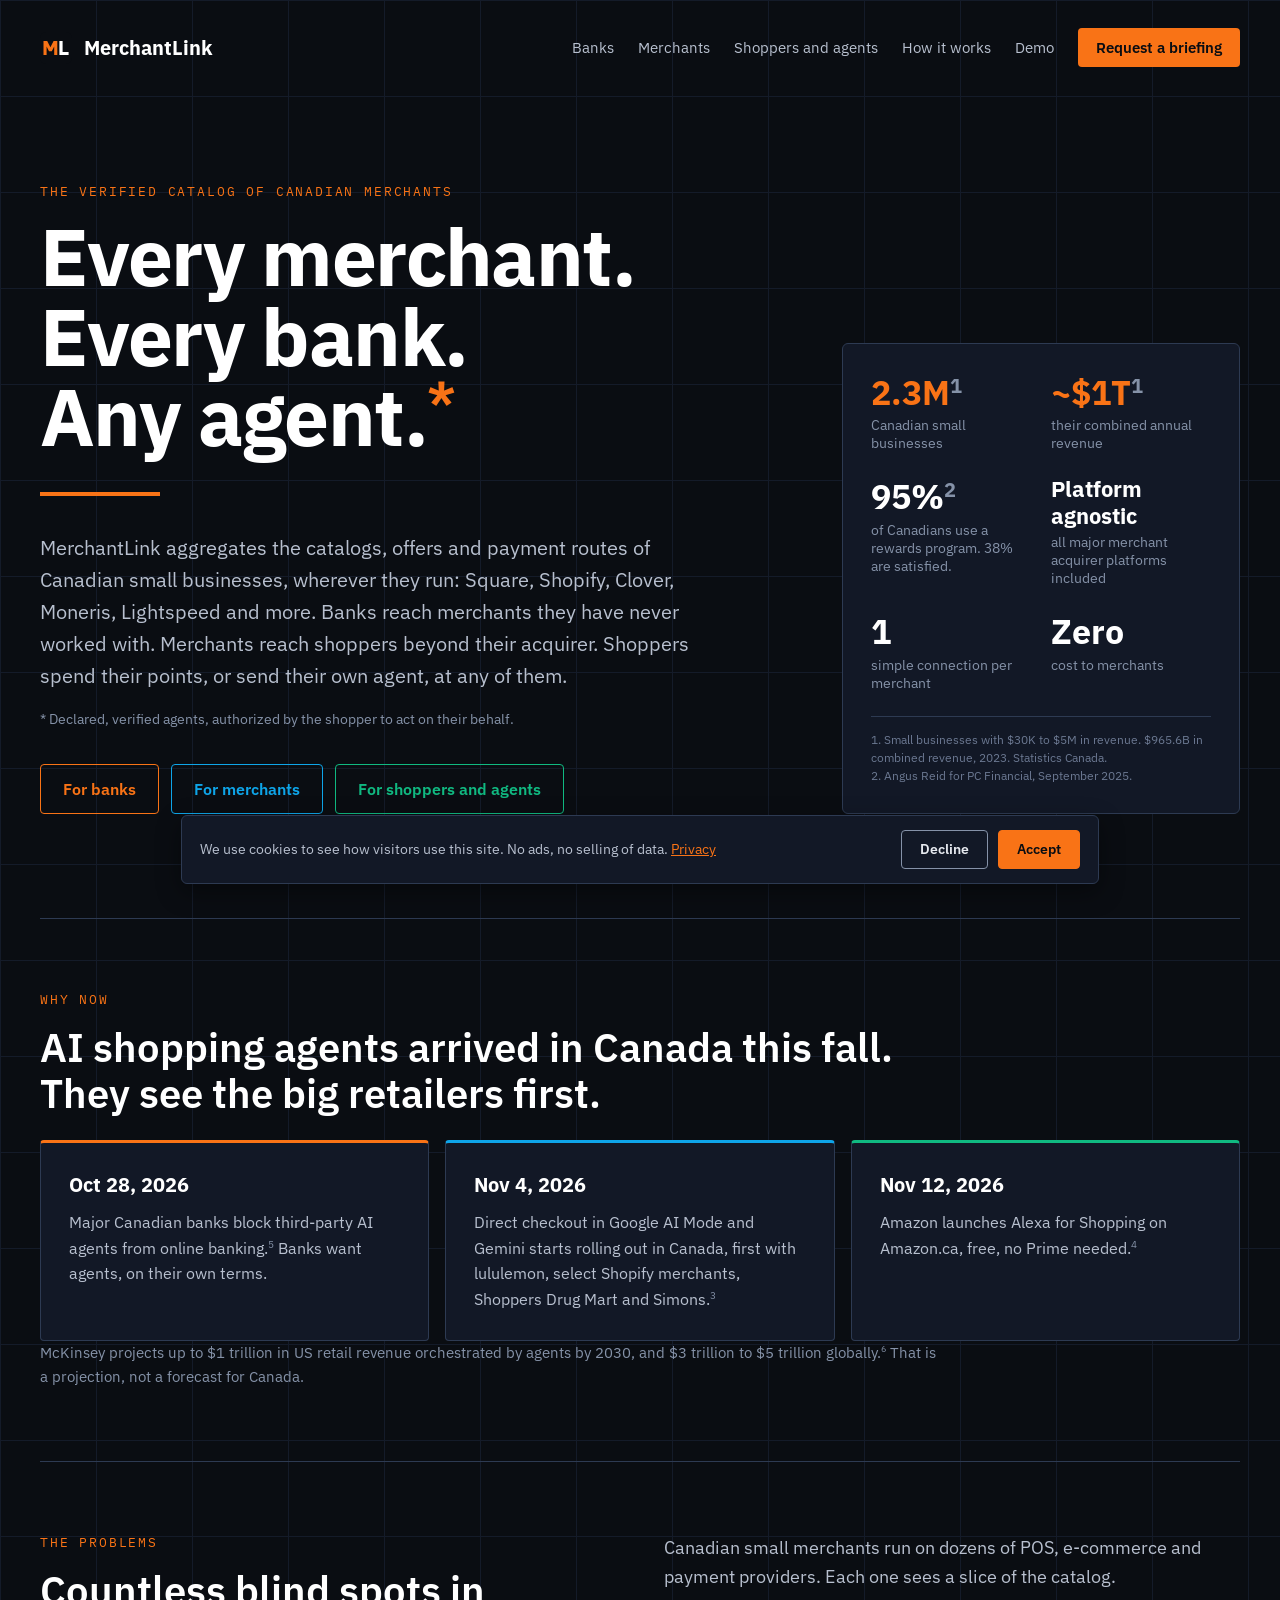
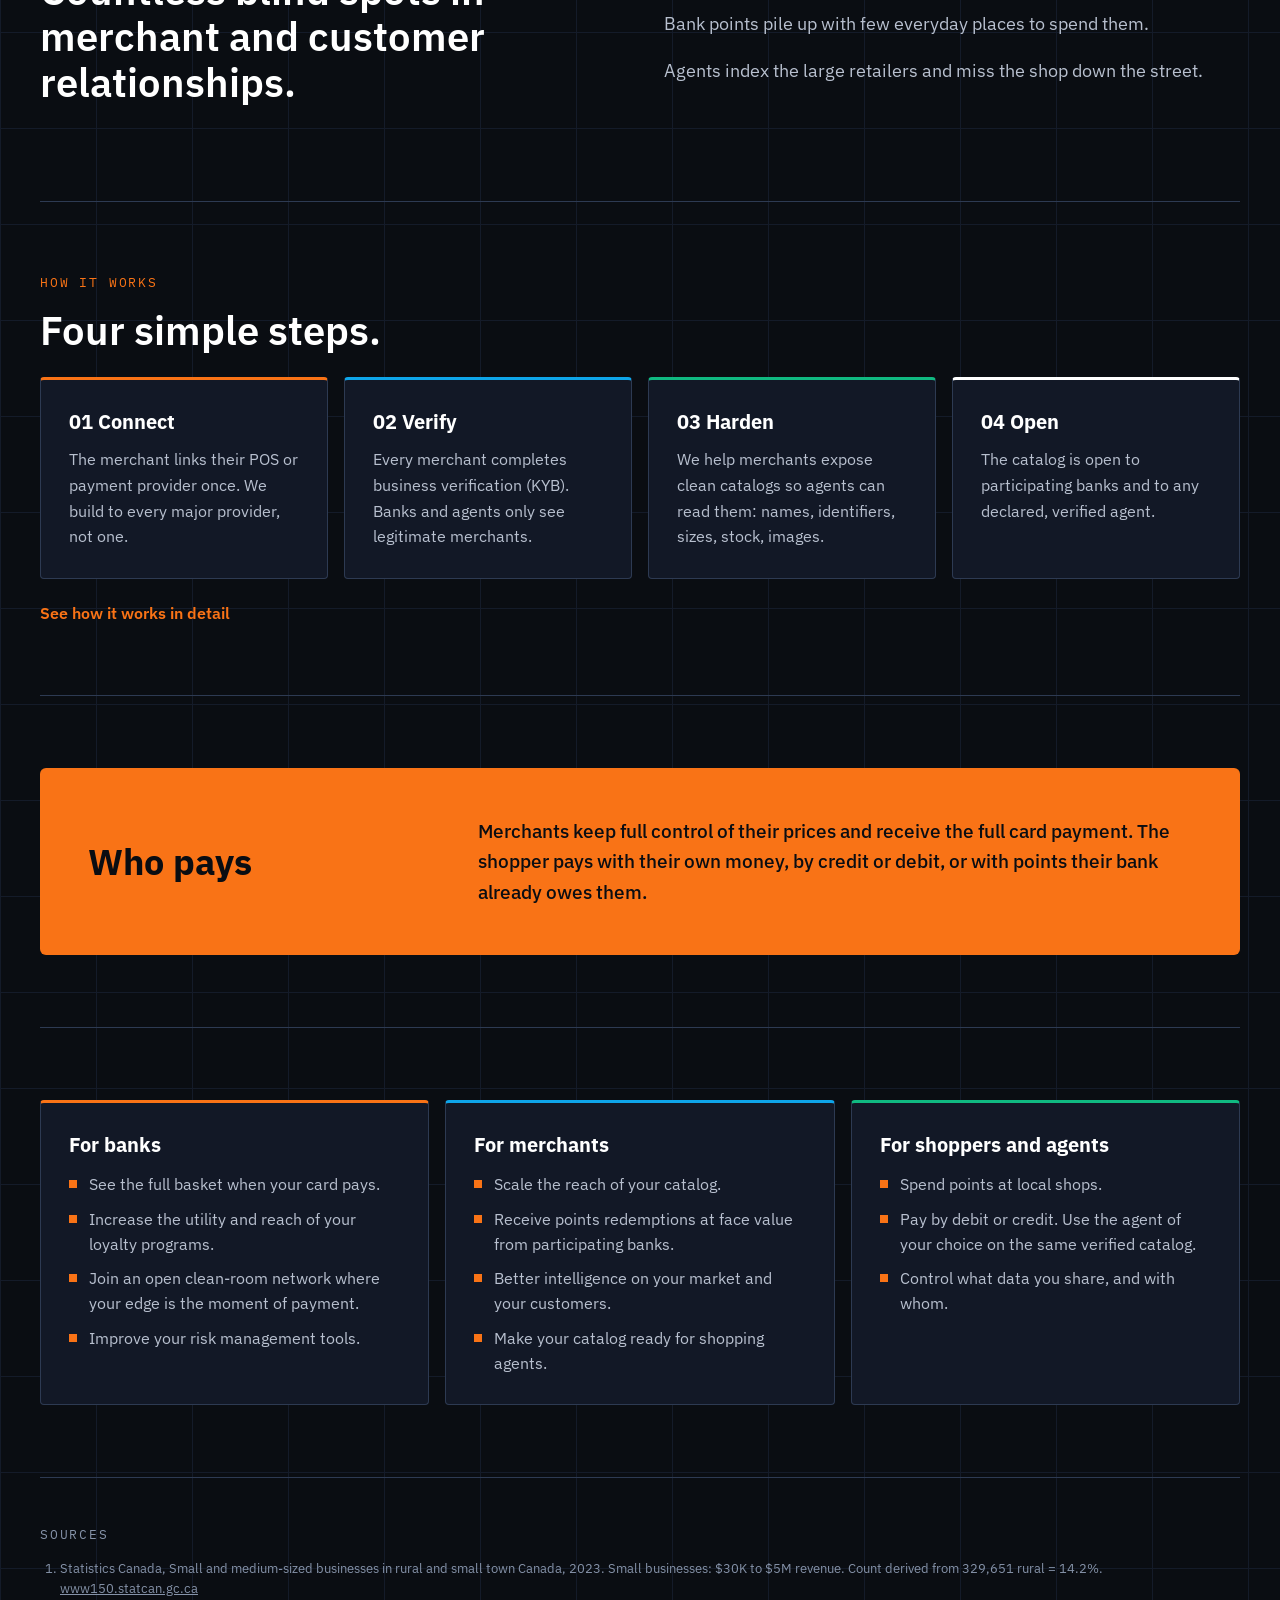
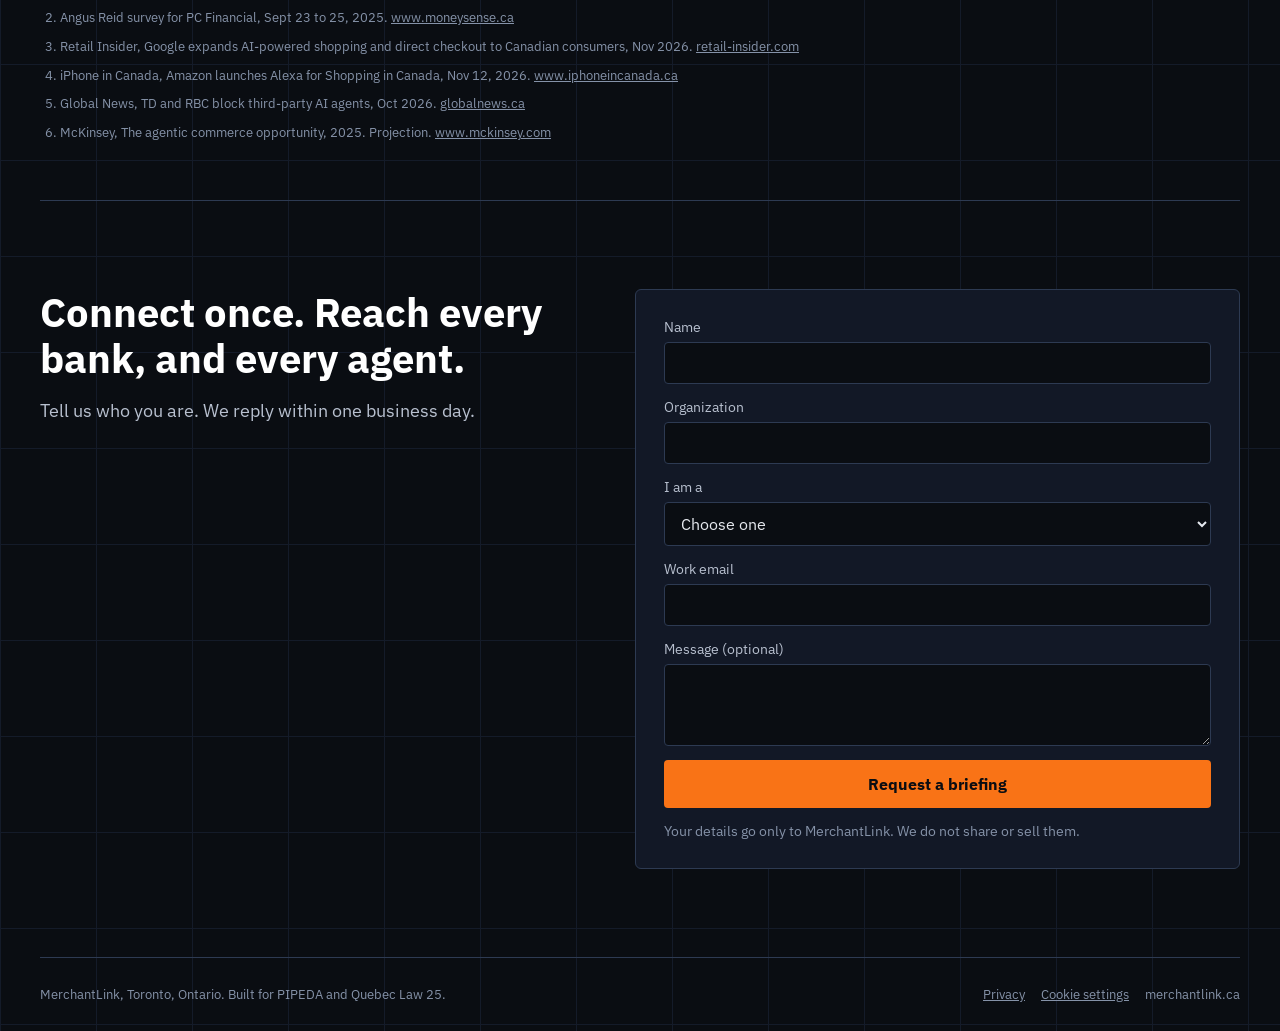
==== commit 7b68b50e: "New website from MerchantLink-tools 24aae85: GTM with cookie consent Built by scripts/build-site.sh " ====
--- a/index.html
+++ b/index.html
@@ -2,6 +2,22 @@
 <html lang="en">
 <head>
 <meta charset="utf-8">
+<script>
+window.dataLayer = window.dataLayer || [];
+function gtag(){dataLayer.push(arguments);}
+gtag('consent', 'default', {ad_storage: 'denied', ad_user_data: 'denied', ad_personalization: 'denied', analytics_storage: 'denied', wait_for_update: 500});
+// GTM loads only after consent (D-035): at once for a stored Accept, otherwise from consent.js on Accept.
+window.mlLoadGTM = function(){if(window.mlGTMLoaded)return;window.mlGTMLoaded=true;
+// Google Tag Manager, standard snippet
+(function(w,d,s,l,i){w[l]=w[l]||[];w[l].push({'gtm.start':
+new Date().getTime(),event:'gtm.js'});var f=d.getElementsByTagName(s)[0],
+j=d.createElement(s),dl=l!='dataLayer'?'&l='+l:'';j.async=true;j.src=
+'https://www.googletagmanager.com/gtm.js?id='+i+dl;f.parentNode.insertBefore(j,f);
+})(window,document,'script','dataLayer','GTM-K3TVBFXW');
+// End Google Tag Manager
+};
+(function(){try{var c=localStorage.getItem('ml_cookie_consent');if(c){document.documentElement.setAttribute('data-ml-consent',c);}if(c==='accepted'){gtag('consent','update',{analytics_storage:'granted'});window.mlLoadGTM();}}catch(e){}})();
+</script>
 <meta name="viewport" content="width=device-width, initial-scale=1">
 <title>MerchantLink, home</title>
 <meta name="description" content="MerchantLink: the verified catalog of Canadian merchants, for banks, merchants and authorized shopping agents.">
@@ -44,6 +60,10 @@
 </style>
 </head>
 <body>
+<!-- Google Tag Manager (noscript) -->
+<noscript><iframe src="https://www.googletagmanager.com/ns.html?id=GTM-K3TVBFXW"
+height="0" width="0" style="display:none;visibility:hidden"></iframe></noscript>
+<!-- End Google Tag Manager (noscript) -->
 <div style="background: #0a0d12; color: #e6e9ef; font-family: 'IBM Plex Sans', system-ui, sans-serif; min-height: 100vh; background-image: linear-gradient(#141b29 1px, transparent 1px), linear-gradient(90deg, #141b29 1px, transparent 1px); background-size: 96px 96px">
 <div style="max-width: 1200px; margin: 0 auto; padding: 0 24px">
 <header class="site-header">
@@ -112,7 +132,7 @@
 </section>
 <footer style="padding: 28px 0; border-top: 1px solid #2d3a52; display: flex; flex-wrap: wrap; justify-content: space-between; gap: 16px; font-size: 13px; color: #8592a8">
 <span>MerchantLink, Toronto, Ontario. Built for PIPEDA and Quebec Law 25.</span>
-<span>merchantlink.ca</span>
+<span style="display: flex; flex-wrap: wrap; gap: 16px"><a href="privacy.html" style="color: #8592a8">Privacy</a><button type="button" data-cookie-settings style="background: none; border: 0; padding: 0; font: inherit; color: #8592a8; text-decoration: underline; cursor: pointer">Cookie settings</button><span>merchantlink.ca</span></span>
 </footer>
 </div>
 </div>
@@ -125,5 +145,6 @@
 if(r.ok&&j.success){f.reset();s.style.color='#10b981';s.textContent='Received. We will reply within one business day.';}else{throw new Error('x')}}
 catch(err){s.style.color='#f87171';s.textContent='That did not go through. Please try again in a minute.';}b.disabled=false;});})();
 </script>
+<script src="/consent.js" defer></script>
 </body>
 </html>
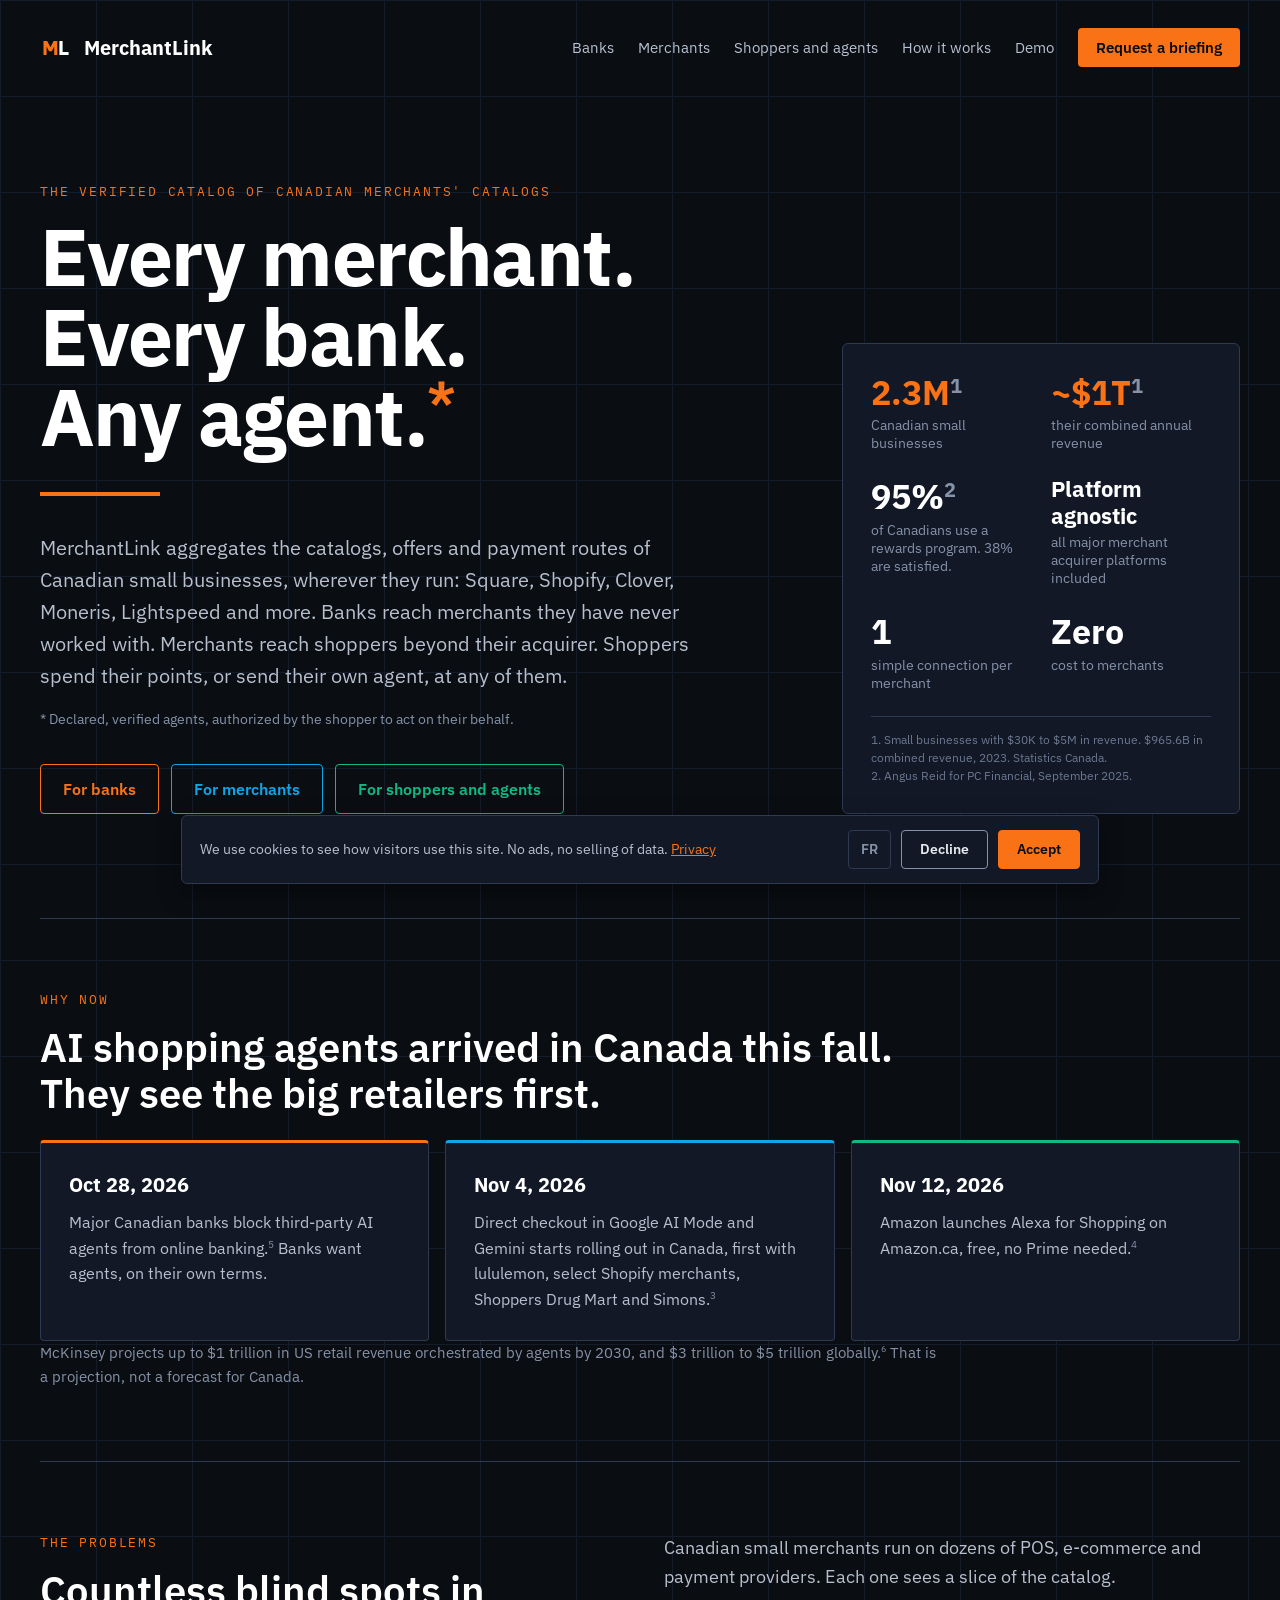
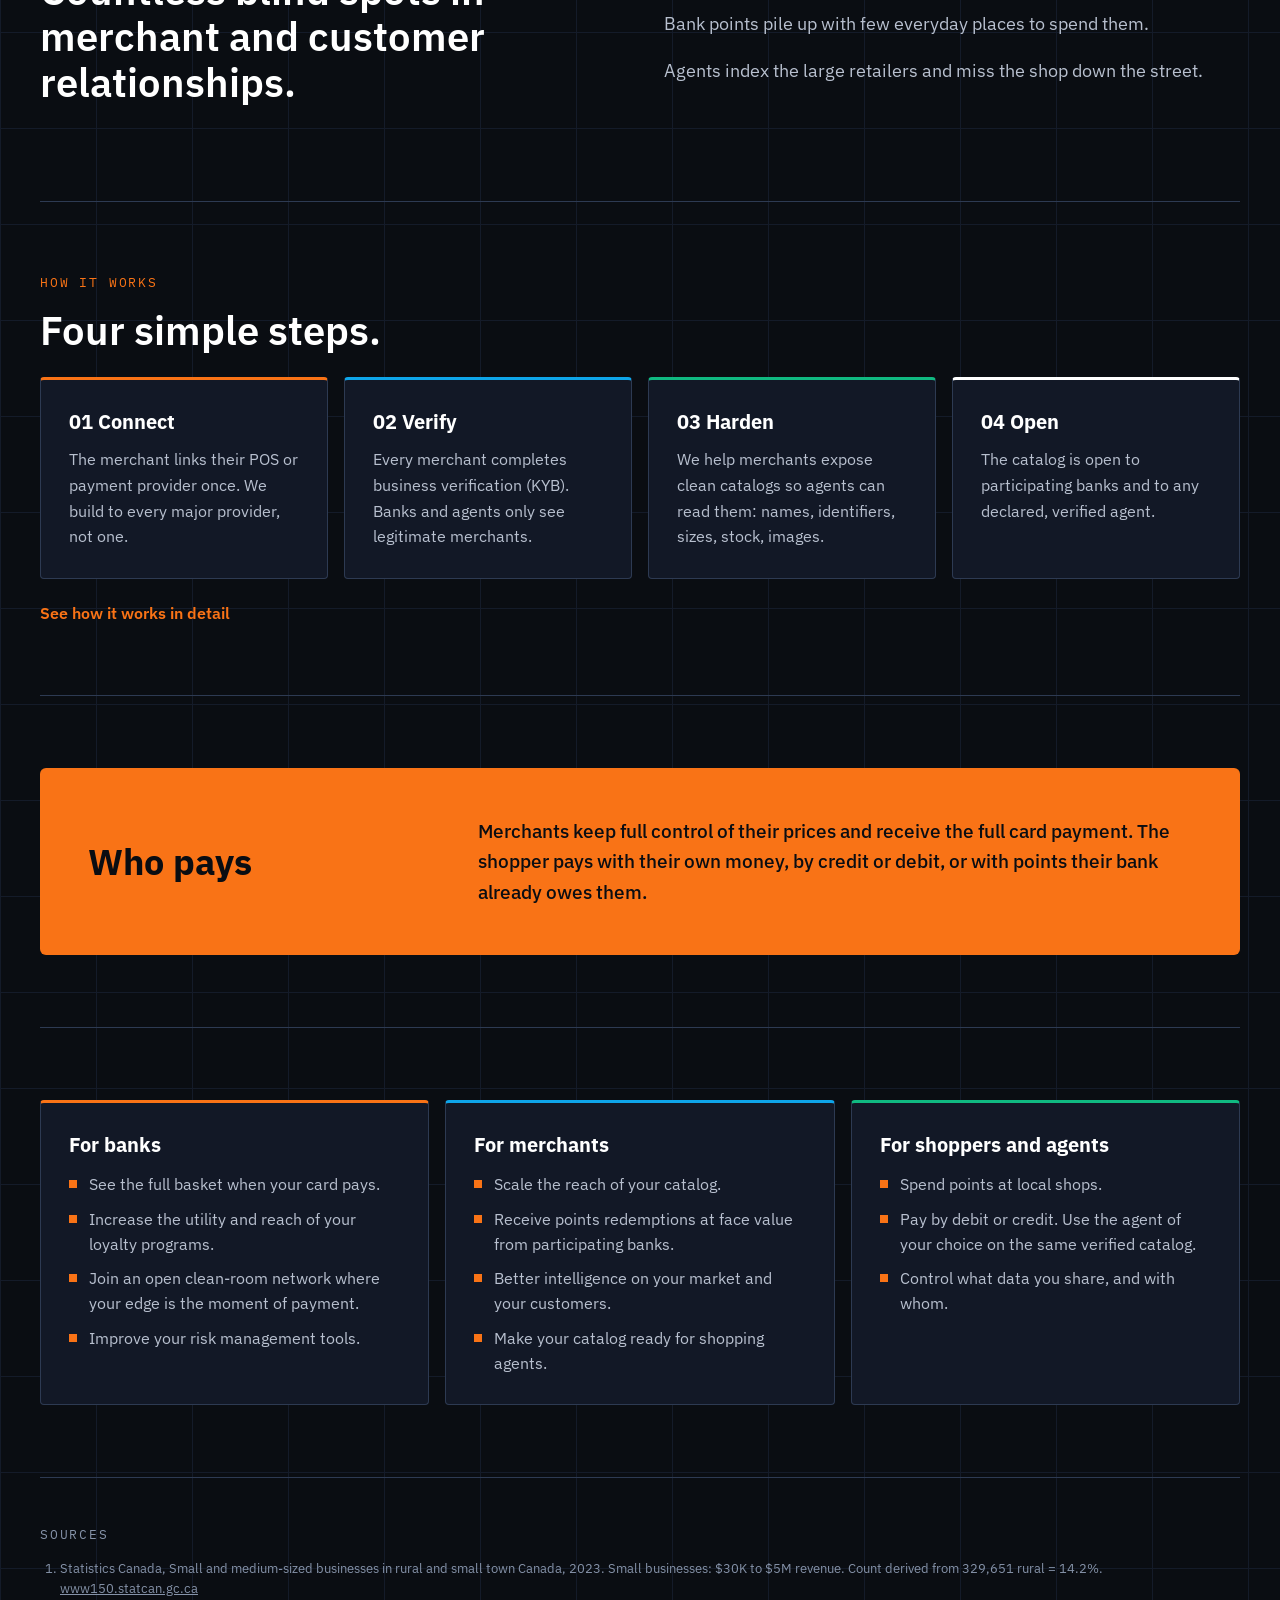
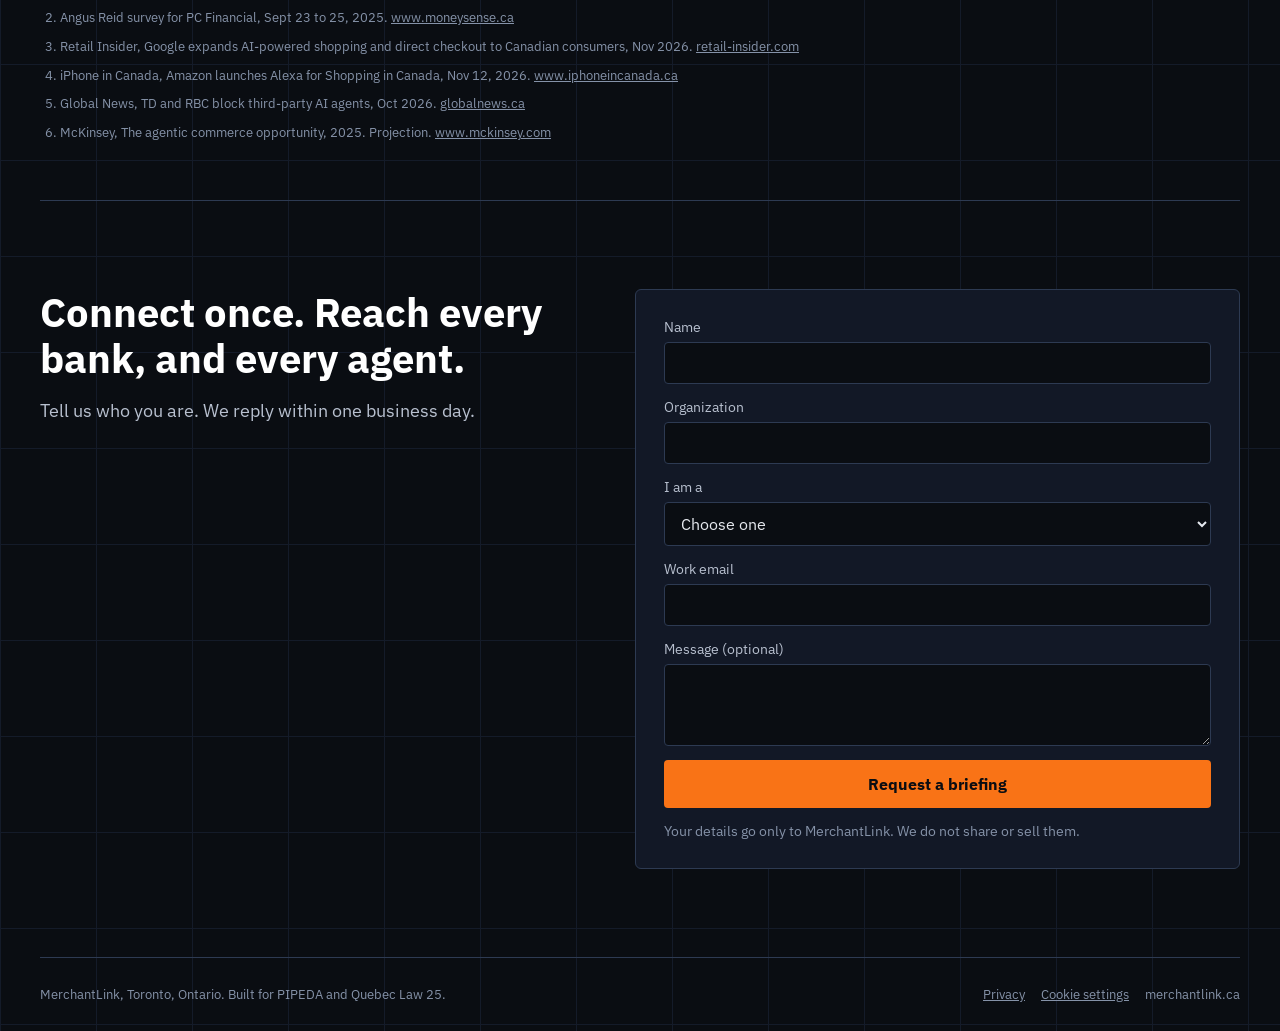
==== commit 7ba019db: "Tagline: the verified catalog of Canadian merchants' catalogs Co-Authored-By: Claude Opus 5.5 <norep" ====
--- a/index.html
+++ b/index.html
@@ -20,14 +20,14 @@
 </script>
 <meta name="viewport" content="width=device-width, initial-scale=1">
 <title>MerchantLink, home</title>
-<meta name="description" content="MerchantLink: the verified catalog of Canadian merchants, for banks, merchants and authorized shopping agents.">
+<meta name="description" content="MerchantLink: the verified catalog of Canadian merchants' catalogs, for banks, merchants and authorized shopping agents.">
 <link rel="icon" type="image/svg+xml" href="favicon.svg">
 <link rel="canonical" href="https://merchantlink.ca/">
 <meta name="robots" content="index, follow, max-image-preview:large, max-snippet:-1">
 <meta property="og:type" content="website">
 <meta property="og:site_name" content="MerchantLink">
 <meta property="og:title" content="MerchantLink, home">
-<meta property="og:description" content="The verified catalog of Canadian merchants, for banks, merchants and authorized shopping agents.">
+<meta property="og:description" content="The verified catalog of Canadian merchants' catalogs, for banks, merchants and authorized shopping agents.">
 <meta property="og:url" content="https://merchantlink.ca/">
 <meta name="twitter:card" content="summary">
 <script type="application/ld+json">{"@context":"https://schema.org","@type":"Organization","name":"MerchantLink","url":"https://merchantlink.ca/","logo":"https://merchantlink.ca/favicon.svg","areaServed":"CA","address":{"@type":"PostalAddress","addressLocality":"Toronto","addressRegion":"ON","addressCountry":"CA"}}</script>
@@ -83,7 +83,7 @@
 
 <section style="padding: 88px 0 104px; display: flex; flex-wrap: wrap; gap: 64px; align-items: flex-end">
 <div style="flex: 999 1 560px; min-width: 0">
-<p style="font-family: 'IBM Plex Mono', monospace; font-size: 13px; letter-spacing: 0.14em; text-transform: uppercase; color: #f97316; margin: 0 0 16px">The verified catalog of Canadian merchants</p>
+<p style="font-family: 'IBM Plex Mono', monospace; font-size: 13px; letter-spacing: 0.14em; text-transform: uppercase; color: #f97316; margin: 0 0 16px">The verified catalog of Canadian merchants' catalogs</p>
 <h1 style="margin: 0; font-size: 80px; line-height: 1.0; font-weight: 700; color: #ffffff; letter-spacing: -0.02em">Every merchant.<br>Every bank.<br>Any agent.<a href="#agents-note" aria-label="Footnote on authorized agents" style="color: #f97316; text-decoration: none; font-size: 48px; vertical-align: super">*</a></h1>
 <div style="width: 120px; height: 4px; background: #f97316; margin: 36px 0"></div>
 <p style="margin: 0 0 18px; font-size: 20px; line-height: 1.6; color: #b8c0cf; max-width: 680px">MerchantLink aggregates the catalogs, offers and payment routes of Canadian small businesses, wherever they run: Square, Shopify, Clover, Moneris, Lightspeed and more. Banks reach merchants they have never worked with. Merchants reach shoppers beyond their acquirer. Shoppers spend their points, or send their own agent, at any of them.</p>
